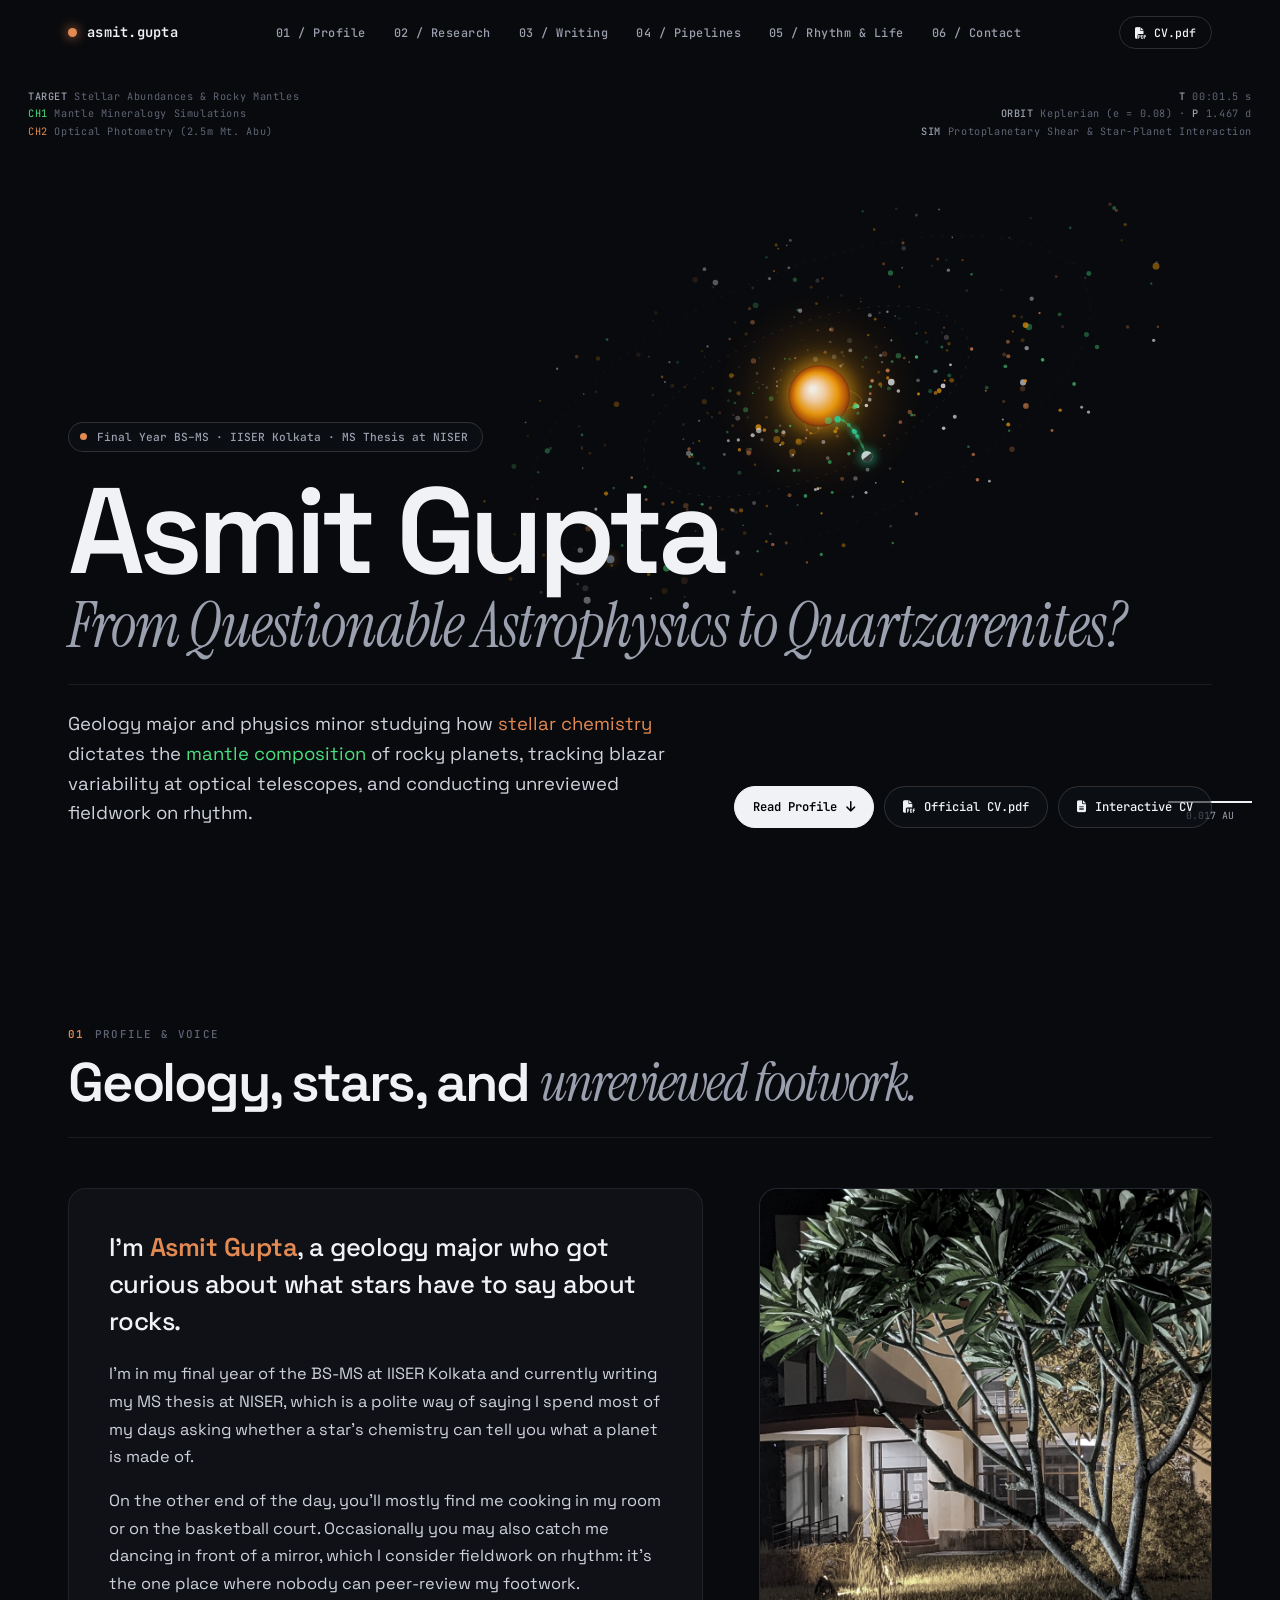
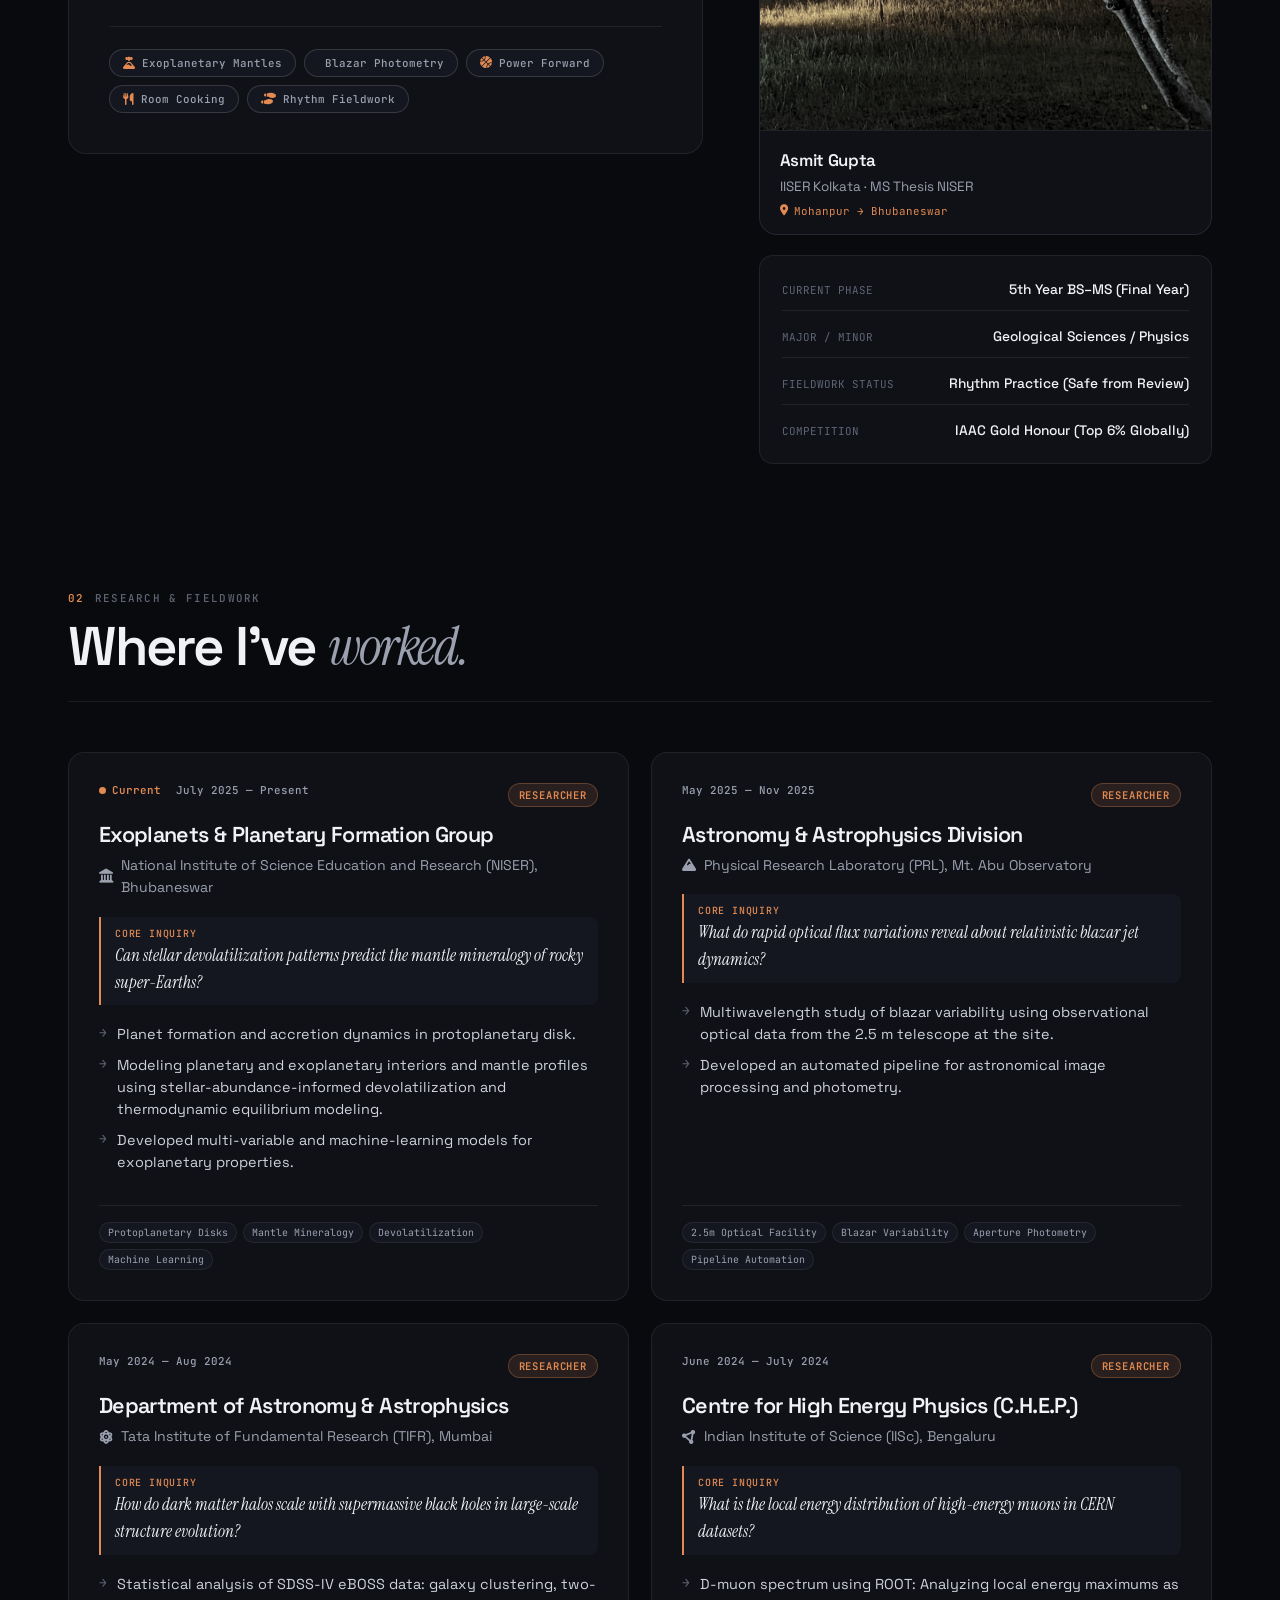
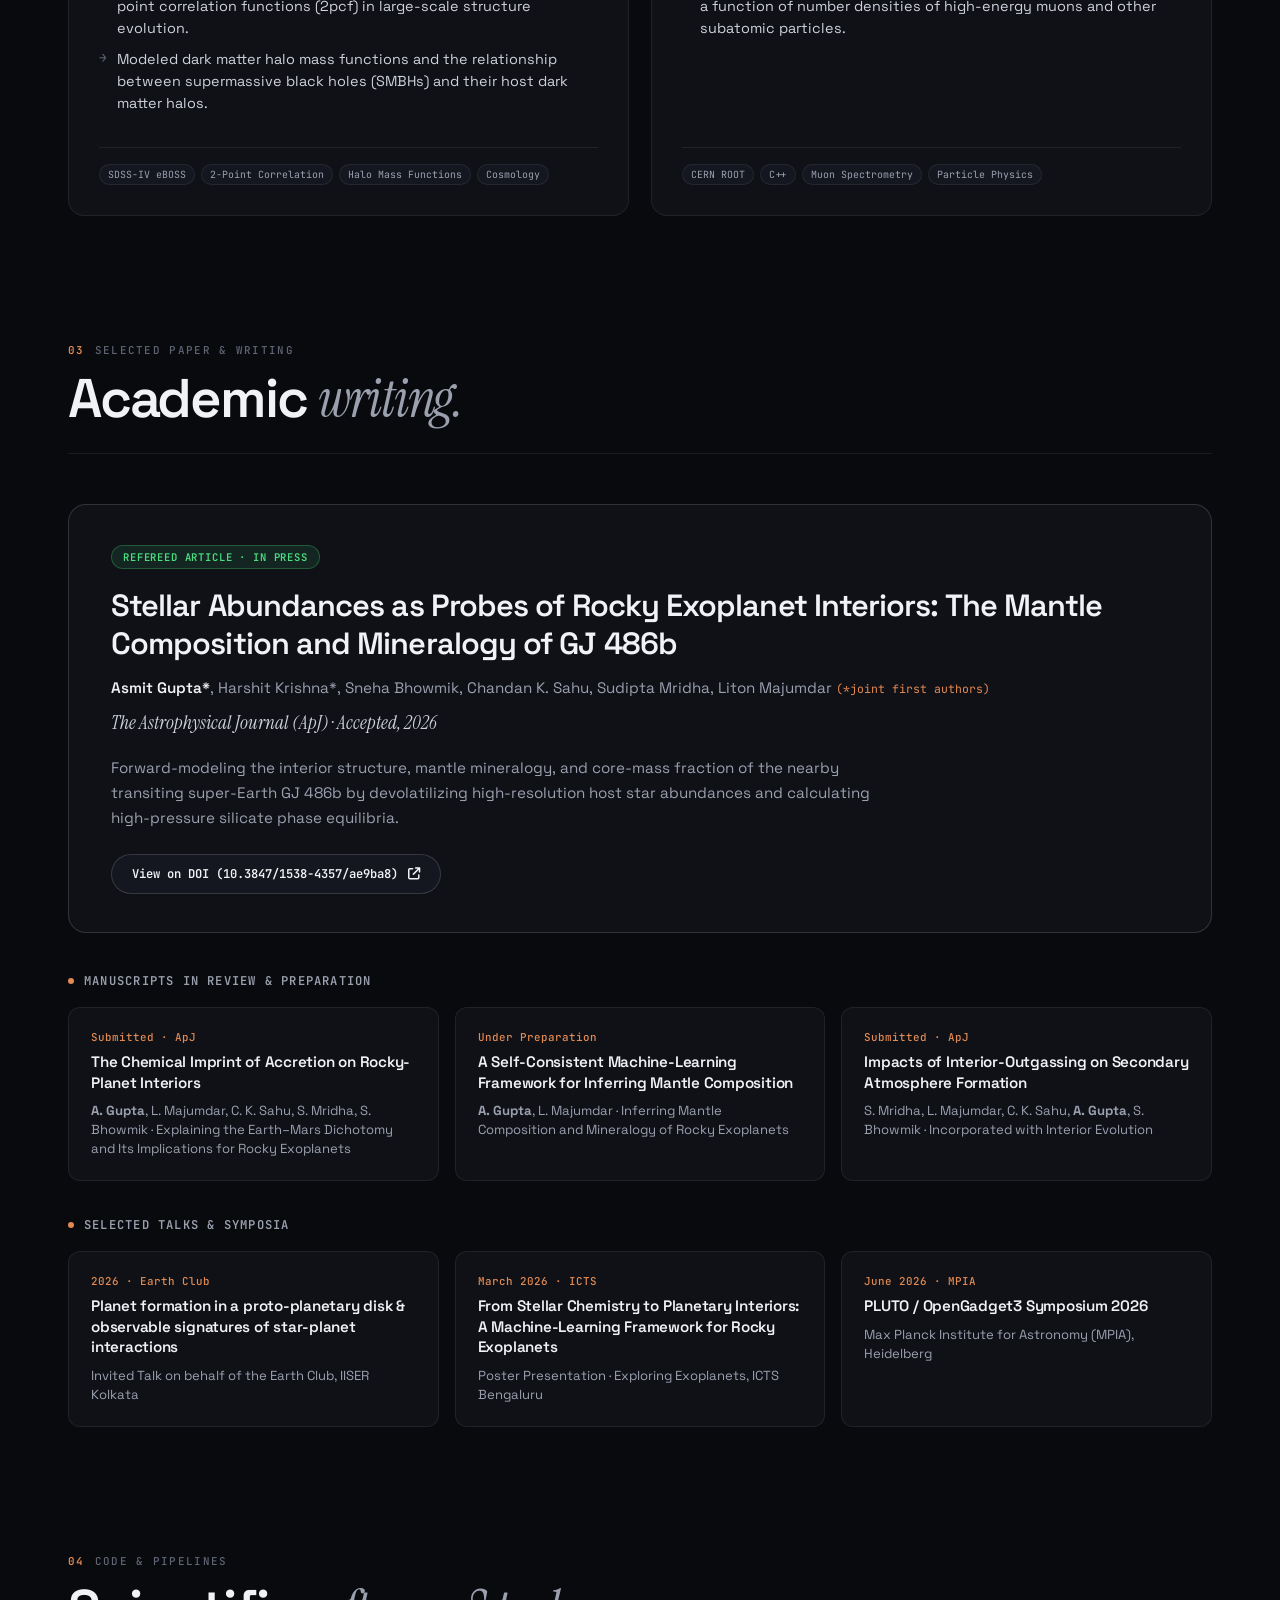
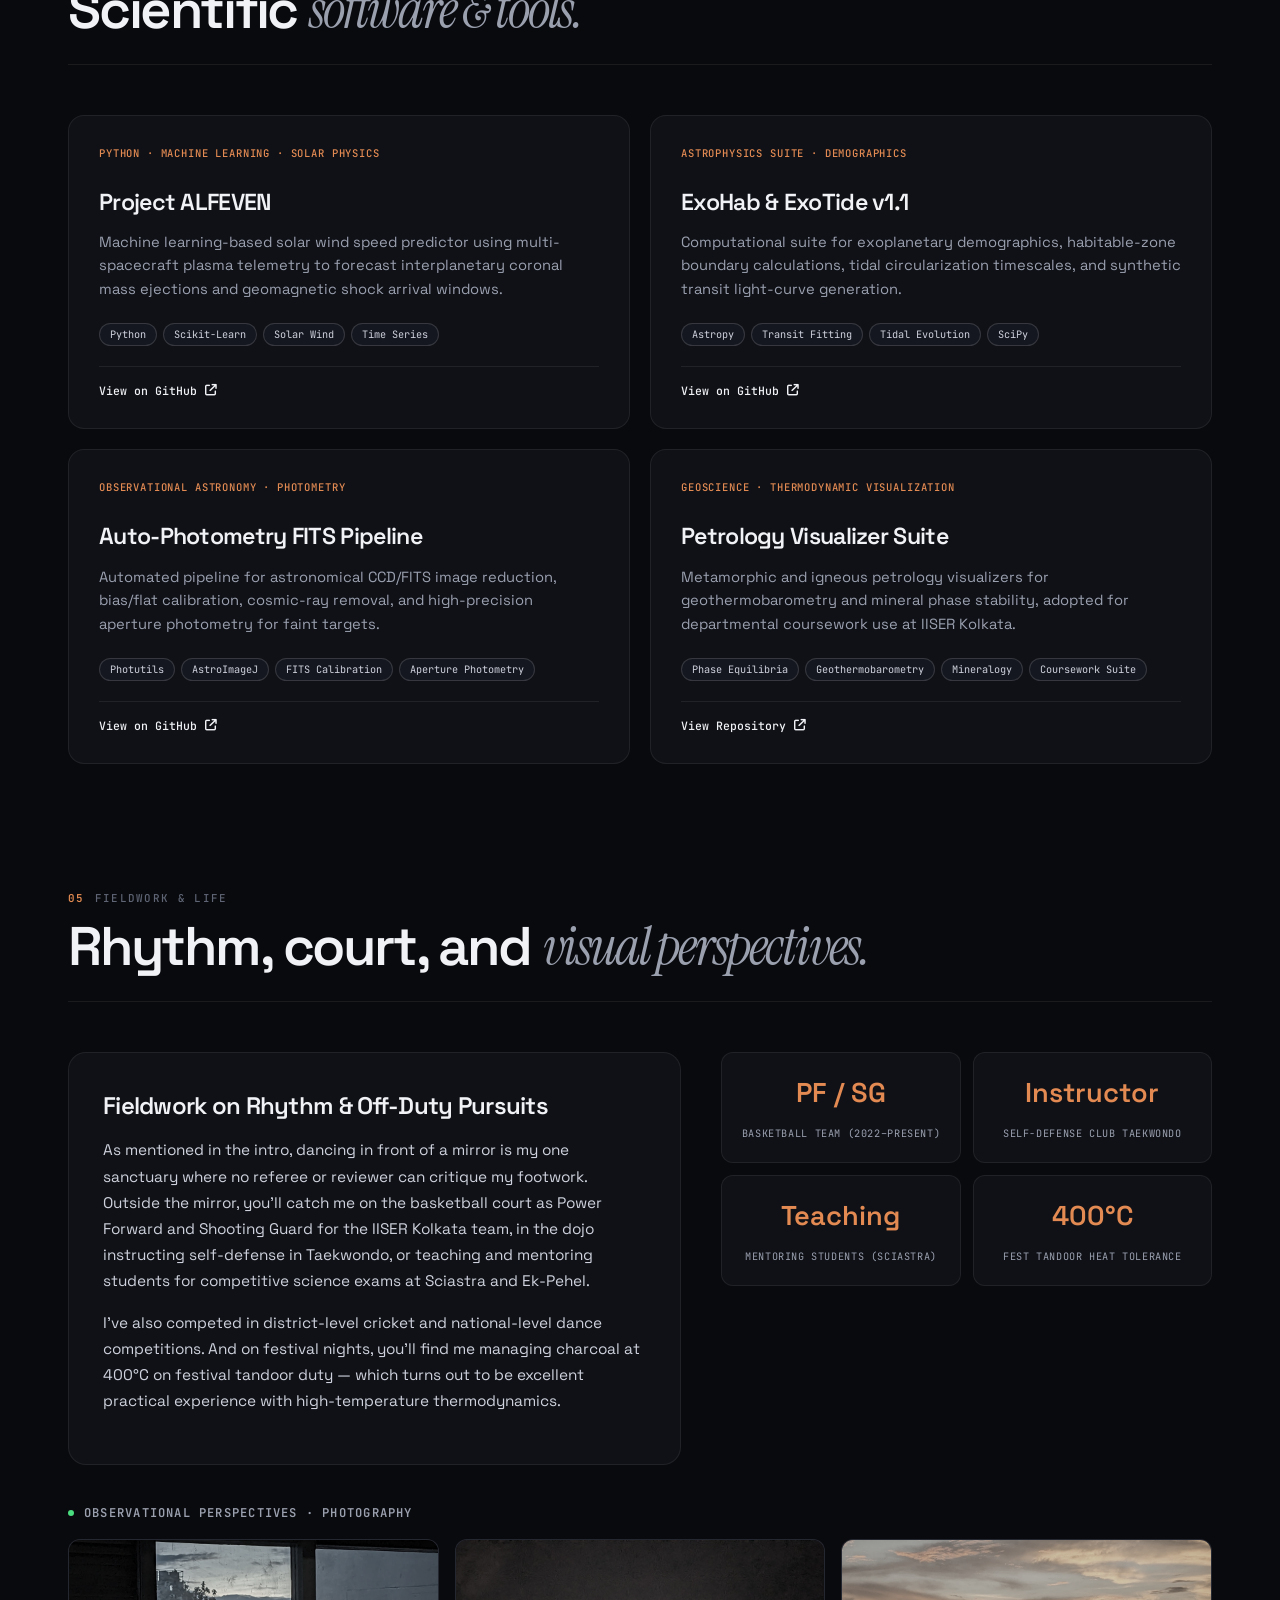
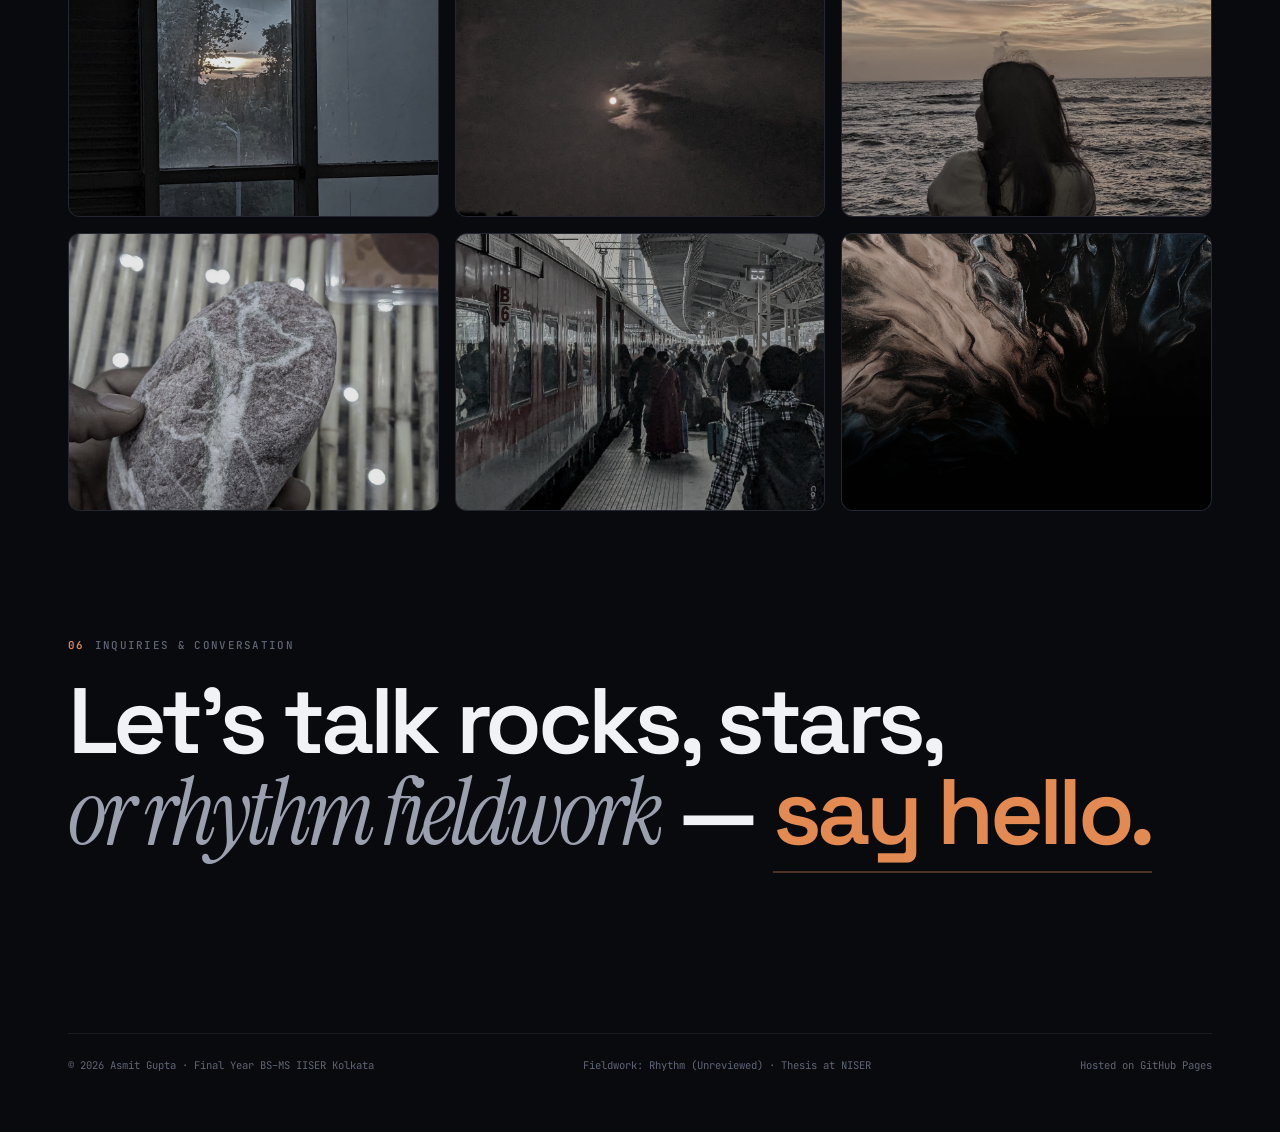
==== index.html @ ede68d4a "update: replace bassist with student mentorship and rename gallery to Observational Perspectives" ====
<!DOCTYPE html>
<html lang="en">
<head>
  <meta charset="UTF-8">
  <meta name="viewport" content="width=device-width, initial-scale=1.0">
  <title>Asmit Gupta — Planetary Mantles &amp; Observational Astrophysics</title>
  <meta name="description" content="Personal academic archive of Asmit Gupta. Final year BS-MS student at IISER Kolkata, writing MS thesis at NISER on stellar chemistry and rocky exoplanetary mantles.">
  <meta name="theme-color" content="#090a0d">
  <link rel="icon" type="image/jpeg" href="assets/images/profile/asmit-gupta.jpg">

  <!-- Font Awesome -->
  <link rel="stylesheet" href="https://cdnjs.cloudflare.com/ajax/libs/font-awesome/6.5.1/css/all.min.css" integrity="sha512-DTOQO9RWCH3ppGqcWaEA1BIZOC6xxalwEsw9c2QQeAIftl+Vegovlnee1c9QX4TctnWMn13TZye+giMm8e2LwA==" crossorigin="anonymous" referrerpolicy="no-referrer" />

  <!-- Google Fonts: Space Grotesk, JetBrains Mono, Instrument Serif -->
  <link rel="preconnect" href="https://fonts.googleapis.com">
  <link rel="preconnect" href="https://fonts.gstatic.com" crossorigin>
  <link href="https://fonts.googleapis.com/css2?family=Space+Grotesk:wght@300;400;500;600;700&family=JetBrains+Mono:wght@300;400;500;600&family=Instrument+Serif:ital@0;1&display=swap" rel="stylesheet">

  <!-- Core Stylesheet -->
  <link rel="stylesheet" href="assets/css/style.css">
</head>
<body>

  <!-- ========================================================================
       Top Navigation
       ======================================================================== -->
  <header class="nav" id="nav">
    <div class="wrap nav-inner">
      <a href="#top" class="brand" aria-label="Asmit Gupta Homepage">
        <span class="brand-dot"></span>asmit.gupta
      </a>

      <button class="menu-btn" id="menuBtn" aria-label="Toggle navigation menu" aria-expanded="false">
        <i class="fas fa-bars"></i>
      </button>

      <ul class="nav-links" id="navLinks">
        <li><a href="#about">01 / Profile</a></li>
        <li><a href="#research">02 / Research</a></li>
        <li><a href="#publications">03 / Writing</a></li>
        <li><a href="#tools">04 / Pipelines</a></li>
        <li><a href="#life">05 / Rhythm &amp; Life</a></li>
        <li><a href="#contact">06 / Contact</a></li>
      </ul>

      <a href="cv.pdf" target="_blank" class="nav-cv" aria-label="Download Official Curriculum Vitae PDF">
        <i class="fas fa-file-pdf"></i> CV.pdf
      </a>
    </div>
  </header>

  <!-- ========================================================================
       Hero Section with Interactive Keplerian Disk & Star-Planet Interaction
       ======================================================================== -->
  <section class="hero" id="top">
    <!-- Interactive Canvas: Protoplanetary Shear, Keplerian Orbits & Alfvén Wings -->
    <canvas id="field" aria-hidden="true"></canvas>

    <!-- Scientific Telemetry HUDs -->
    <div class="hud hud-tl" aria-hidden="true">
      <b>TARGET</b> Stellar Abundances &amp; Rocky Mantles<br>
      <span class="c1">CH1</span> Mantle Mineralogy Simulations<br>
      <span class="c2">CH2</span> Optical Photometry (2.5m Mt. Abu)
    </div>

    <div class="hud hud-tr" aria-hidden="true">
      <b>T</b> <span id="clock">00:00.0</span> s<br>
      <b>ORBIT</b> Keplerian (e = 0.08) · <b>P</b> 1.467 d<br>
      <b>SIM</b> Protoplanetary Shear &amp; Star-Planet Interaction
    </div>

    <div class="scalebar" aria-hidden="true">
      <i></i>0.017 AU
    </div>

    <!-- Hero Content: Name Strictly on Top-Left -->
    <div class="wrap hero-content">
      <!-- Interactive Status Pill -->
      <div class="status rv" id="statusPill" title="Click to cycle status">
        <span class="pulse"></span>
        <span class="status-text">Final Year BS–MS · IISER Kolkata · MS Thesis at NISER</span>
      </div>

      <!-- Top-Left Name with Authentic Tagline -->
      <h1 class="rv">
        Asmit Gupta
        <em>From Questionable Astrophysics to Quartzarenites?</em>
      </h1>

      <div class="hero-sub rv">
        <p>
          Geology major and physics minor studying how <span class="a">stellar chemistry</span> dictates
          the <span class="g">mantle composition</span> of rocky planets, tracking blazar variability at optical telescopes,
          and conducting unreviewed fieldwork on rhythm.
        </p>
        <div class="hero-actions">
          <a href="#about" class="btn primary">Read Profile <i class="fas fa-arrow-down"></i></a>
          <a href="cv.pdf" target="_blank" class="btn"><i class="fas fa-file-pdf"></i> Official CV.pdf</a>
          <a href="cv.html" target="_blank" class="btn"><i class="fas fa-file-lines"></i> Interactive CV</a>
        </div>
      </div>
    </div>
  </section>

  <!-- ========================================================================
       Main Content (Bespoke Editorial Architecture)
       ======================================================================== -->
  <main>

    <!-- 01 / PROFILE & VOICE -->
    <section class="block" id="about">
      <div class="wrap">
        <div class="sec-header rv">
          <div class="sec-meta">
            <span class="sec-num">01</span>
            <span class="sec-label">Profile &amp; Voice</span>
          </div>
          <h2 class="sec-headline">Geology, stars, and <em>unreviewed footwork.</em></h2>
        </div>

        <div class="profile-editorial">
          <!-- Lead Intro Block (Exact User Voice) -->
          <div class="editorial-quote rv">
            <p class="quote-lead">
              I'm <span class="highlight-name">Asmit Gupta</span>, a geology major who got curious about what stars have to say about rocks.
            </p>
            <p class="quote-body">
              I'm in my final year of the BS-MS at IISER Kolkata and currently writing my MS thesis at NISER, which is a polite way of saying I spend most of my days asking whether a star's chemistry can tell you what a planet is made of.
            </p>
            <p class="quote-body">
              On the other end of the day, you'll mostly find me cooking in my room or on the basketball court. Occasionally you may also catch me dancing in front of a mirror, which I consider fieldwork on rhythm: it's the one place where nobody can peer-review my footwork.
            </p>

            <div class="pursuits-pills">
              <span class="pill-tag"><i class="fas fa-volcano"></i> Exoplanetary Mantles</span>
              <span class="pill-tag"><i class="fas fa-telescope"></i> Blazar Photometry</span>
              <span class="pill-tag"><i class="fas fa-basketball"></i> Power Forward</span>
              <span class="pill-tag"><i class="fas fa-utensils"></i> Room Cooking</span>
              <span class="pill-tag"><i class="fas fa-shoe-prints"></i> Rhythm Fieldwork</span>
            </div>
          </div>

          <!-- Aside: Portrait & Quick Parameters -->
          <div class="editorial-aside rv">
            <figure class="portrait-card">
              <img src="assets/images/profile/asmit-gupta.jpg" alt="Portrait of Asmit Gupta" loading="lazy">
              <div class="portrait-meta">
                <div class="p-title">Asmit Gupta</div>
                <div class="p-sub">IISER Kolkata · MS Thesis NISER</div>
                <div class="p-location"><i class="fas fa-location-dot"></i> Mohanpur → Bhubaneswar</div>
              </div>
            </figure>

            <div class="quick-facts-box">
              <div class="q-fact">
                <span class="q-label">Current Phase</span>
                <span class="q-val">5th Year BS–MS (Final Year)</span>
              </div>
              <div class="q-fact">
                <span class="q-label">Major / Minor</span>
                <span class="q-val">Geological Sciences / Physics</span>
              </div>
              <div class="q-fact">
                <span class="q-label">Fieldwork Status</span>
                <span class="q-val">Rhythm Practice (Safe from Review)</span>
              </div>
              <div class="q-fact">
                <span class="q-label">Competition</span>
                <span class="q-val">IAAC Gold Honour (Top 6% Globally)</span>
              </div>
            </div>
          </div>
        </div>
      </div>
    </section>

    <!-- 02 / RESEARCH DOSSIER -->
    <section class="block" id="research">
      <div class="wrap">
        <div class="sec-header rv">
          <div class="sec-meta">
            <span class="sec-num">02</span>
            <span class="sec-label">Research &amp; Fieldwork</span>
          </div>
          <h2 class="sec-headline">Where I've <em>worked.</em></h2>
        </div>

        <div class="dossier-grid">
          <!-- NISER -->
          <article class="dossier-card rv">
            <div class="dossier-top">
              <div class="dossier-time">
                <span class="now-badge"><span class="pulse"></span> Current</span>
                July 2025 — Present
              </div>
              <span class="role-badge">Researcher</span>
            </div>
            <h3>Exoplanets &amp; Planetary Formation Group</h3>
            <div class="dossier-inst">
              <i class="fas fa-landmark"></i> National Institute of Science Education and Research (NISER), Bhubaneswar
            </div>
            <div class="dossier-inquiry">
              <small>Core Inquiry</small>
              Can stellar devolatilization patterns predict the mantle mineralogy of rocky super-Earths?
            </div>
            <ul>
              <li>Planet formation and accretion dynamics in protoplanetary disk.</li>
              <li>Modeling planetary and exoplanetary interiors and mantle profiles using stellar-abundance-informed devolatilization and thermodynamic equilibrium modeling.</li>
              <li>Developed multi-variable and machine-learning models for exoplanetary properties.</li>
            </ul>
            <div class="dossier-tags">
              <span class="dossier-tag">Protoplanetary Disks</span>
              <span class="dossier-tag">Mantle Mineralogy</span>
              <span class="dossier-tag">Devolatilization</span>
              <span class="dossier-tag">Machine Learning</span>
            </div>
          </article>

          <!-- PRL Mt. Abu -->
          <article class="dossier-card rv">
            <div class="dossier-top">
              <div class="dossier-time">
                May 2025 — Nov 2025
              </div>
              <span class="role-badge">Researcher</span>
            </div>
            <h3>Astronomy &amp; Astrophysics Division</h3>
            <div class="dossier-inst">
              <i class="fas fa-mountain"></i> Physical Research Laboratory (PRL), Mt. Abu Observatory
            </div>
            <div class="dossier-inquiry">
              <small>Core Inquiry</small>
              What do rapid optical flux variations reveal about relativistic blazar jet dynamics?
            </div>
            <ul>
              <li>Multiwavelength study of blazar variability using observational optical data from the 2.5 m telescope at the site.</li>
              <li>Developed an automated pipeline for astronomical image processing and photometry.</li>
            </ul>
            <div class="dossier-tags">
              <span class="dossier-tag">2.5m Optical Facility</span>
              <span class="dossier-tag">Blazar Variability</span>
              <span class="dossier-tag">Aperture Photometry</span>
              <span class="dossier-tag">Pipeline Automation</span>
            </div>
          </article>

          <!-- TIFR Mumbai -->
          <article class="dossier-card rv">
            <div class="dossier-top">
              <div class="dossier-time">
                May 2024 — Aug 2024
              </div>
              <span class="role-badge">Researcher</span>
            </div>
            <h3>Department of Astronomy &amp; Astrophysics</h3>
            <div class="dossier-inst">
              <i class="fas fa-atom"></i> Tata Institute of Fundamental Research (TIFR), Mumbai
            </div>
            <div class="dossier-inquiry">
              <small>Core Inquiry</small>
              How do dark matter halos scale with supermassive black holes in large-scale structure evolution?
            </div>
            <ul>
              <li>Statistical analysis of SDSS-IV eBOSS data: galaxy clustering, two-point correlation functions (2pcf) in large-scale structure evolution.</li>
              <li>Modeled dark matter halo mass functions and the relationship between supermassive black holes (SMBHs) and their host dark matter halos.</li>
            </ul>
            <div class="dossier-tags">
              <span class="dossier-tag">SDSS-IV eBOSS</span>
              <span class="dossier-tag">2-Point Correlation</span>
              <span class="dossier-tag">Halo Mass Functions</span>
              <span class="dossier-tag">Cosmology</span>
            </div>
          </article>

          <!-- IISc Bengaluru -->
          <article class="dossier-card rv">
            <div class="dossier-top">
              <div class="dossier-time">
                June 2024 — July 2024
              </div>
              <span class="role-badge">Researcher</span>
            </div>
            <h3>Centre for High Energy Physics (C.H.E.P.)</h3>
            <div class="dossier-inst">
              <i class="fas fa-circle-nodes"></i> Indian Institute of Science (IISc), Bengaluru
            </div>
            <div class="dossier-inquiry">
              <small>Core Inquiry</small>
              What is the local energy distribution of high-energy muons in CERN datasets?
            </div>
            <ul>
              <li>D-muon spectrum using ROOT: Analyzing local energy maximums as a function of number densities of high-energy muons and other subatomic particles.</li>
            </ul>
            <div class="dossier-tags">
              <span class="dossier-tag">CERN ROOT</span>
              <span class="dossier-tag">C++</span>
              <span class="dossier-tag">Muon Spectrometry</span>
              <span class="dossier-tag">Particle Physics</span>
            </div>
          </article>
        </div>
      </div>
    </section>

    <!-- 03 / WRITING & SELECTED PAPER (Understated: Single Paper Link Only) -->
    <section class="block" id="publications">
      <div class="wrap">
        <div class="sec-header rv">
          <div class="sec-meta">
            <span class="sec-num">03</span>
            <span class="sec-label">Selected Paper &amp; Writing</span>
          </div>
          <h2 class="sec-headline">Academic <em>writing.</em></h2>
        </div>

        <!-- The Single Refereed Paper Card (The ONLY place where the link is placed) -->
        <div class="single-paper-card rv">
          <div class="paper-badge">Refereed Article · In Press</div>
          <h3 class="paper-title">
            Stellar Abundances as Probes of Rocky Exoplanet Interiors: The Mantle Composition and Mineralogy of GJ 486b
          </h3>
          <div class="paper-authors">
            <b>Asmit Gupta*</b>, Harshit Krishna*, Sneha Bhowmik, Chandan K. Sahu, Sudipta Mridha, Liton Majumdar
            <span class="author-note">(*joint first authors)</span>
          </div>
          <div class="paper-venue">
            <em>The Astrophysical Journal (ApJ)</em> · Accepted, 2026
          </div>
          <p class="paper-summary">
            Forward-modeling the interior structure, mantle mineralogy, and core-mass fraction of the nearby transiting super-Earth GJ 486b by devolatilizing high-resolution host star abundances and calculating high-pressure silicate phase equilibria.
          </p>
          <div class="paper-link-wrap">
            <a href="https://doi.org/10.3847/1538-4357/ae9ba8" target="_blank" rel="noopener" class="paper-doi-btn">
              View on DOI (10.3847/1538-4357/ae9ba8) <i class="fas fa-arrow-up-right-from-square"></i>
            </a>
          </div>
        </div>

        <!-- Working Manuscripts (Pure academic citation, no external link) -->
        <div class="talks-subhead rv">Manuscripts in Review &amp; Preparation</div>
        <div class="talks-grid rv" style="margin-bottom: 36px;">
          <div class="talk-card">
            <div class="talk-year">Submitted · ApJ</div>
            <div class="talk-title">The Chemical Imprint of Accretion on Rocky-Planet Interiors</div>
            <div class="talk-venue"><b>A. Gupta</b>, L. Majumdar, C. K. Sahu, S. Mridha, S. Bhowmik · Explaining the Earth–Mars Dichotomy and Its Implications for Rocky Exoplanets</div>
          </div>
          <div class="talk-card">
            <div class="talk-year">Under Preparation</div>
            <div class="talk-title">A Self-Consistent Machine-Learning Framework for Inferring Mantle Composition</div>
            <div class="talk-venue"><b>A. Gupta</b>, L. Majumdar · Inferring Mantle Composition and Mineralogy of Rocky Exoplanets</div>
          </div>
          <div class="talk-card">
            <div class="talk-year">Submitted · ApJ</div>
            <div class="talk-title">Impacts of Interior-Outgassing on Secondary Atmosphere Formation</div>
            <div class="talk-venue">S. Mridha, L. Majumdar, C. K. Sahu, <b>A. Gupta</b>, S. Bhowmik · Incorporated with Interior Evolution</div>
          </div>
        </div>

        <!-- Presentations & Colloquia -->
        <div class="talks-subhead rv">Selected Talks &amp; Symposia</div>
        <div class="talks-grid rv">
          <div class="talk-card">
            <div class="talk-year">2026 · Earth Club</div>
            <div class="talk-title">Planet formation in a proto-planetary disk &amp; observable signatures of star-planet interactions</div>
            <div class="talk-venue">Invited Talk on behalf of the Earth Club, IISER Kolkata</div>
          </div>
          <div class="talk-card">
            <div class="talk-year">March 2026 · ICTS</div>
            <div class="talk-title">From Stellar Chemistry to Planetary Interiors: A Machine-Learning Framework for Rocky Exoplanets</div>
            <div class="talk-venue">Poster Presentation · Exploring Exoplanets, ICTS Bengaluru</div>
          </div>
          <div class="talk-card">
            <div class="talk-year">June 2026 · MPIA</div>
            <div class="talk-title">PLUTO / OpenGadget3 Symposium 2026</div>
            <div class="talk-venue">Max Planck Institute for Astronomy (MPIA), Heidelberg</div>
          </div>
        </div>
      </div>
    </section>

    <!-- 04 / CODE & PIPELINES -->
    <section class="block" id="tools">
      <div class="wrap">
        <div class="sec-header rv">
          <div class="sec-meta">
            <span class="sec-num">04</span>
            <span class="sec-label">Code &amp; Pipelines</span>
          </div>
          <h2 class="sec-headline">Scientific <em>software &amp; tools.</em></h2>
        </div>

        <div class="pipelines-grid">
          <!-- Tool 1: Project ALFEVEN -->
          <div class="pipeline-card rv">
            <div class="pipeline-kind">Python · Machine Learning · Solar Physics</div>
            <h3>Project ALFEVEN</h3>
            <p>
              Machine learning-based solar wind speed predictor using multi-spacecraft plasma telemetry to forecast interplanetary coronal mass ejections and geomagnetic shock arrival windows.
            </p>
            <div class="chips">
              <span class="chip">Python</span>
              <span class="chip">Scikit-Learn</span>
              <span class="chip">Solar Wind</span>
              <span class="chip">Time Series</span>
            </div>
            <a class="pipeline-link" href="https://github.com/Asmitgupta30" target="_blank" rel="noopener">
              View on GitHub <i class="fas fa-arrow-up-right-from-square"></i>
            </a>
          </div>

          <!-- Tool 2: ExoHab & ExoTide -->
          <div class="pipeline-card rv">
            <div class="pipeline-kind">Astrophysics Suite · Demographics</div>
            <h3>ExoHab &amp; ExoTide v1.1</h3>
            <p>
              Computational suite for exoplanetary demographics, habitable-zone boundary calculations, tidal circularization timescales, and synthetic transit light-curve generation.
            </p>
            <div class="chips">
              <span class="chip">Astropy</span>
              <span class="chip">Transit Fitting</span>
              <span class="chip">Tidal Evolution</span>
              <span class="chip">SciPy</span>
            </div>
            <a class="pipeline-link" href="https://github.com/Asmitgupta30" target="_blank" rel="noopener">
              View on GitHub <i class="fas fa-arrow-up-right-from-square"></i>
            </a>
          </div>

          <!-- Tool 3: FITS Pipeline -->
          <div class="pipeline-card rv">
            <div class="pipeline-kind">Observational Astronomy · Photometry</div>
            <h3>Auto-Photometry FITS Pipeline</h3>
            <p>
              Automated pipeline for astronomical CCD/FITS image reduction, bias/flat calibration, cosmic-ray removal, and high-precision aperture photometry for faint targets.
            </p>
            <div class="chips">
              <span class="chip">Photutils</span>
              <span class="chip">AstroImageJ</span>
              <span class="chip">FITS Calibration</span>
              <span class="chip">Aperture Photometry</span>
            </div>
            <a class="pipeline-link" href="https://github.com/Asmitgupta30" target="_blank" rel="noopener">
              View on GitHub <i class="fas fa-arrow-up-right-from-square"></i>
            </a>
          </div>

          <!-- Tool 4: Geothermobarometry Suite -->
          <div class="pipeline-card rv">
            <div class="pipeline-kind">Geoscience · Thermodynamic Visualization</div>
            <h3>Petrology Visualizer Suite</h3>
            <p>
              Metamorphic and igneous petrology visualizers for geothermobarometry and mineral phase stability, adopted for departmental coursework use at IISER Kolkata.
            </p>
            <div class="chips">
              <span class="chip">Phase Equilibria</span>
              <span class="chip">Geothermobarometry</span>
              <span class="chip">Mineralogy</span>
              <span class="chip">Coursework Suite</span>
            </div>
            <a class="pipeline-link" href="https://github.com/Asmitgupta30" target="_blank" rel="noopener">
              View Repository <i class="fas fa-arrow-up-right-from-square"></i>
            </a>
          </div>
        </div>
      </div>
    </section>

    <!-- 05 / RHYTHM, FIELDWORK & PHOTOGRAPHY -->
    <section class="block" id="life">
      <div class="wrap">
        <div class="sec-header rv">
          <div class="sec-meta">
            <span class="sec-num">05</span>
            <span class="sec-label">Fieldwork &amp; Life</span>
          </div>
          <h2 class="sec-headline">Rhythm, court, and <em>visual perspectives.</em></h2>
        </div>

        <div class="rhythm-layout">
          <div class="rhythm-narrative rv">
            <h3>Fieldwork on Rhythm &amp; Off-Duty Pursuits</h3>
            <p>
              As mentioned in the intro, dancing in front of a mirror is my one sanctuary where no referee or reviewer can critique my footwork. Outside the mirror, you'll catch me on the basketball court as Power Forward and Shooting Guard for the IISER Kolkata team, in the dojo instructing self-defense in Taekwondo, or teaching and mentoring students for competitive science exams at Sciastra and Ek-Pehel.
            </p>
            <p>
              I've also competed in district-level cricket and national-level dance competitions. And on festival nights, you'll find me managing charcoal at 400°C on festival tandoor duty — which turns out to be excellent practical experience with high-temperature thermodynamics.
            </p>
          </div>

          <div class="athletics-grid rv">
            <div class="ath-card">
              <b>PF / SG</b>
              <span>Basketball Team (2022–present)</span>
            </div>
            <div class="ath-card">
              <b>Instructor</b>
              <span>Self-Defense Club Taekwondo</span>
            </div>
            <div class="ath-card">
              <b>Teaching</b>
              <span>Mentoring Students (Sciastra)</span>
            </div>
            <div class="ath-card">
              <b>400°C</b>
              <span>Fest Tandoor Heat Tolerance</span>
            </div>
          </div>
        </div>

        <!-- Photography Strip -->
        <div class="gallery-headline rv">Observational Perspectives · Photography</div>
        <div class="photo-strip rv">
          <div class="photo-item" title="Click to enlarge">
            <img src="assets/images/gallery/twilight-tranquility.jpg" alt="Twilight Tranquility" loading="lazy">
            <div class="photo-item-cap"><span>Twilight Tranquility</span></div>
          </div>
          <div class="photo-item" title="Click to enlarge">
            <img src="assets/images/gallery/moonlit-serenity.jpg" alt="Moonlit Serenity" loading="lazy">
            <div class="photo-item-cap"><span>Moonlit Serenity</span></div>
          </div>
          <div class="photo-item" title="Click to enlarge">
            <img src="assets/images/gallery/sunset-reverie.jpg" alt="Sunset Reverie" loading="lazy">
            <div class="photo-item-cap"><span>Sunset Reverie</span></div>
          </div>
          <div class="photo-item" title="Click to enlarge">
            <img src="assets/images/gallery/enigmatic-elements.jpg" alt="Enigmatic Elements" loading="lazy">
            <div class="photo-item-cap"><span>Enigmatic Elements</span></div>
          </div>
          <div class="photo-item" title="Click to enlarge">
            <img src="assets/images/gallery/urban-perspectives.jpg" alt="Urban Perspectives" loading="lazy">
            <div class="photo-item-cap"><span>Urban Perspectives</span></div>
          </div>
          <div class="photo-item" title="Click to enlarge">
            <img src="assets/images/research/quartzarenite-sample.jpg" alt="Quartzarenite Thin Section Specimen" loading="lazy">
            <div class="photo-item-cap"><span>Quartzarenite Thin Section (IISER-K)</span></div>
          </div>
        </div>
      </div>
    </section>

    <!-- 06 / CONTACT (Understated & Direct, ZERO paper link here) -->
    <section class="contact-editorial" id="contact">
      <div class="wrap">
        <div class="sec-meta rv" style="margin-bottom:24px">
          <span class="sec-num">06</span>
          <span class="sec-label">Inquiries &amp; Conversation</span>
        </div>

        <div class="contact-big rv">
          Let's talk rocks, stars,<br>
          <em>or rhythm fieldwork</em> — <a href="mailto:asmitgupta30@gmail.com">say hello.</a>
        </div>

        <!-- Strictly Personal & Scholarly Channels (NO duplicate paper link here) -->
        <div class="socials rv">
          <a href="mailto:asmitgupta30@gmail.com">
            <i class="fas fa-envelope"></i> asmitgupta30@gmail.com
          </a>
          <a href="https://github.com/Asmitgupta30" target="_blank" rel="noopener">
            <i class="fab fa-github"></i> GitHub
          </a>
          <a href="https://linkedin.com/in/asmit-gupta-45851a271" target="_blank" rel="noopener">
            <i class="fab fa-linkedin"></i> LinkedIn
          </a>
          <a href="cv.pdf" target="_blank">
            <i class="fas fa-file-pdf"></i> Download CV (PDF)
          </a>
          <a href="cv.html" target="_blank">
            <i class="fas fa-file-lines"></i> Interactive CV
          </a>
        </div>

        <footer>
          <span>© <span id="yr">2026</span> Asmit Gupta · Final Year BS–MS IISER Kolkata</span>
          <span>Fieldwork: Rhythm (Unreviewed) · Thesis at NISER</span>
          <span>Hosted on GitHub Pages</span>
        </footer>
      </div>
    </section>

  </main>

  <!-- ========================================================================
       Photography Lightbox Modal
       ======================================================================== -->
  <div id="photo-modal" role="dialog" aria-modal="true" aria-label="Expanded Image Viewer">
    <div class="modal-box">
      <button class="modal-close" id="modal-close" aria-label="Close modal">&times;</button>
      <img id="modal-img" src="" alt="">
      <div class="modal-cap" id="modal-cap"></div>
    </div>
  </div>

  <!-- JavaScript Engine -->
  <script src="assets/js/main.js"></script>
</body>
</html>
---- assets/css/style.css ----
/* ==========================================================================
   Asmit Gupta — Personal Academic Website
   Warm Basalt & Chondrite Cosmic Theme (Bespoke Editorial Architecture)
   ========================================================================== */

@import url('https://fonts.googleapis.com/css2?family=Space+Grotesk:wght@300;400;500;600;700&family=JetBrains+Mono:wght@300;400;500;600&family=Instrument+Serif:ital@0;1&display=swap');

:root {
  /* Warm Basalt & Deep Space Obsidian Foundation */
  --bg: #090a0d;
  --bg-2: #0f1117;
  --surface: #141720;
  --surface-2: #1a1e2b;
  --surface-hover: #222736;
  --line: rgba(235, 230, 220, 0.08);
  --line-2: rgba(235, 230, 220, 0.16);
  --text: #f0f2f5;
  --muted: #9ba0af;
  --dim: #5f6575;
  
  /* Planetary & Stellar Color System */
  --amber: #e28a52;        /* Warm Chondrite Ochre / Solar Photosphere */
  --amber-glow: rgba(226, 138, 82, 0.3);
  --sage: #4ade80;         /* Mantle Olivine / Silicate Sage */
  --sage-glow: rgba(74, 222, 128, 0.25);
  --gfp: var(--sage);
  --azure: #60a5fa;        /* Telescopic Blazar / Optical Wavelength */
  --rho: #f43f5e;          /* H-Alpha Spectral Line */
  
  --mono: 'JetBrains Mono', ui-monospace, monospace;
  --sans: 'Space Grotesk', system-ui, -apple-system, sans-serif;
  --serif: 'Instrument Serif', Georgia, serif;
  --max: 1200px;
}

* { box-sizing: border-box; margin: 0; padding: 0; }
html { scroll-behavior: smooth; background: var(--bg); color-scheme: dark; }
body {
  font-family: var(--sans);
  background: var(--bg);
  color: var(--text);
  line-height: 1.6;
  -webkit-font-smoothing: antialiased;
  overflow-x: hidden;
}

a { color: inherit; text-decoration: none; }
::selection { background: var(--amber); color: #000; }
:focus-visible { outline: 2px solid var(--amber); outline-offset: 3px; border-radius: 4px; }
.mono { font-family: var(--mono); }
.wrap { max-width: var(--max); margin: 0 auto; padding: 0 28px; }

/* ---------- Fixed Top Navigation ---------- */
header.nav {
  position: fixed;
  top: 0; left: 0; right: 0;
  z-index: 50;
  transition: background .3s, border-color .3s, backdrop-filter .3s;
  border-bottom: 1px solid transparent;
}
header.nav.scrolled {
  background: rgba(9, 10, 13, .86);
  backdrop-filter: blur(14px);
  -webkit-backdrop-filter: blur(14px);
  border-color: var(--line);
}
.nav-inner {
  display: flex;
  align-items: center;
  justify-content: space-between;
  height: 64px;
}
.brand {
  display: flex;
  align-items: center;
  gap: 10px;
  font: 600 .86rem var(--mono);
  letter-spacing: .02em;
}
.brand-dot {
  width: 9px;
  height: 9px;
  border-radius: 50%;
  background: var(--amber);
  box-shadow: 0 0 12px var(--amber);
}
.nav-links {
  display: flex;
  gap: 28px;
  list-style: none;
}
.nav-links a {
  font: 500 .74rem var(--mono);
  color: var(--muted);
  letter-spacing: .04em;
  transition: color .2s;
}
.nav-links a:hover, .nav-links a.active { color: var(--text); }
.nav-cv {
  font: 500 .72rem var(--mono);
  border: 1px solid var(--line-2);
  padding: 8px 15px;
  border-radius: 999px;
  transition: .2s;
  color: var(--text);
}
.nav-cv:hover { border-color: var(--amber); color: var(--amber); }
.menu-btn {
  display: none;
  background: none;
  border: 0;
  color: var(--text);
  font-size: 1.1rem;
  cursor: pointer;
  padding: 6px;
}

/* ---------- Hero Section (Interactive Keplerian Orbits & Disk Canvas) ---------- */
.hero {
  position: relative;
  min-height: 100vh;
  min-height: 100svh;
  display: flex;
  align-items: flex-end;
  overflow: hidden;
  padding-bottom: 8vh;
}
#field {
  position: absolute;
  inset: 0;
  width: 100%;
  height: 100%;
  display: block;
  z-index: 1;
}
.hero:after {
  content: "";
  position: absolute;
  inset: 0;
  pointer-events: none;
  z-index: 2;
  background: 
    radial-gradient(ellipse at 70% 40%, transparent 0%, rgba(9, 10, 13, .45) 55%, var(--bg) 100%),
    linear-gradient(to bottom, transparent 55%, var(--bg) 100%);
}

/* Scientific HUD Telemetry */
.hud {
  position: absolute;
  z-index: 3;
  font: 400 .64rem/1.7 var(--mono);
  color: var(--dim);
  letter-spacing: .06em;
  pointer-events: none;
}
.hud-tl { top: 88px; left: 28px; }
.hud-tr { top: 88px; right: 28px; text-align: right; }
.hud b { color: var(--muted); font-weight: 500; }
.hud .c1 { color: var(--sage); }
.hud .c2 { color: var(--amber); }

.scalebar {
  position: absolute;
  z-index: 3;
  right: 28px;
  bottom: calc(8vh + 6px);
  font: 400 .62rem var(--mono);
  color: var(--muted);
  text-align: center;
}
.scalebar i {
  display: block;
  width: 84px;
  height: 2px;
  background: var(--text);
  margin-bottom: 6px;
}

/* Hero Content — Strictly Left Aligned Top-Left Name Focus */
.hero-content {
  position: relative;
  z-index: 4;
  width: 100%;
}
.status {
  display: inline-flex;
  align-items: center;
  gap: 10px;
  font: 500 .7rem var(--mono);
  color: var(--muted);
  border: 1px solid var(--line-2);
  background: rgba(14, 17, 23, .7);
  backdrop-filter: blur(8px);
  padding: 7px 14px 7px 11px;
  border-radius: 999px;
  margin-bottom: 24px;
  cursor: pointer;
  transition: .2s;
}
.status:hover {
  border-color: var(--amber);
  color: var(--text);
}
.pulse {
  width: 7px;
  height: 7px;
  border-radius: 50%;
  background: var(--amber);
  box-shadow: 0 0 0 0 rgba(226, 138, 82, .6);
  animation: pulse 2s infinite;
}
@keyframes pulse {
  70% { box-shadow: 0 0 0 9px rgba(226, 138, 82, 0); }
  100% { box-shadow: 0 0 0 0 rgba(226, 138, 82, 0); }
}

.hero h1 {
  font-weight: 600;
  font-size: clamp(3.2rem, 9.5vw, 7.8rem);
  line-height: .92;
  letter-spacing: -.05em;
  margin-bottom: 24px;
  color: var(--text);
}
.hero h1 em {
  font-family: var(--serif);
  font-weight: 400;
  font-style: italic;
  letter-spacing: -.015em;
  color: var(--muted);
  display: block;
  font-size: clamp(2rem, 4.8vw, 3.8rem);
  margin-top: 6px;
  line-height: 1.1;
}

.hero-sub {
  display: grid;
  grid-template-columns: minmax(0, 1.2fr) minmax(0, 1fr);
  gap: 40px;
  align-items: end;
  border-top: 1px solid var(--line);
  padding-top: 24px;
}
.hero-sub p {
  font-size: clamp(1rem, 1.45vw, 1.18rem);
  color: #cfd2dc;
  max-width: 52ch;
  line-height: 1.6;
}
.hero-sub p .g { color: var(--sage); }
.hero-sub p .a { color: var(--amber); }

.hero-actions {
  display: flex;
  gap: 10px;
  justify-content: flex-end;
  flex-wrap: wrap;
}
.btn {
  display: inline-flex;
  align-items: center;
  gap: 9px;
  font: 500 .76rem var(--mono);
  padding: 12px 18px;
  border-radius: 999px;
  border: 1px solid var(--line-2);
  transition: .2s;
  background: rgba(14, 17, 23, .6);
  color: var(--text);
}
.btn:hover { border-color: var(--text); }
.btn.primary { background: var(--text); color: #000; border-color: var(--text); font-weight: 600; }
.btn.primary:hover { background: var(--amber); border-color: var(--amber); color: #000; }

/* ==========================================================================
   Bespoke Editorial Section Architecture (NOT an exact copy of Tanmay)
   ========================================================================== */
section.block {
  padding: 120px 0 0;
  scroll-margin-top: 40px;
  position: relative;
  z-index: 3;
}

/* Fluid Section Header */
.sec-header {
  margin-bottom: 50px;
  border-bottom: 1px solid var(--line);
  padding-bottom: 24px;
}
.sec-meta {
  display: inline-flex;
  align-items: center;
  gap: 10px;
  font: 500 .68rem var(--mono);
  color: var(--dim);
  letter-spacing: .12em;
  text-transform: uppercase;
  margin-bottom: 12px;
}
.sec-num {
  color: var(--amber);
  font-weight: 600;
}
.sec-headline {
  font-size: clamp(2.1rem, 4.6vw, 3.4rem);
  font-weight: 600;
  letter-spacing: -.04em;
  line-height: 1.1;
  color: var(--text);
}
.sec-headline em {
  font-family: var(--serif);
  font-weight: 400;
  font-style: italic;
  color: var(--muted);
}

/* ---------- 01 / Profile & Voice (Editorial Asymmetric Layout) ---------- */
.profile-editorial {
  display: grid;
  grid-template-columns: minmax(0, 1.4fr) minmax(0, 1fr);
  gap: 56px;
  align-items: start;
}
.editorial-quote {
  background: var(--bg-2);
  border: 1px solid var(--line);
  border-radius: 18px;
  padding: 40px;
  position: relative;
}
.quote-lead {
  font-size: clamp(1.25rem, 2vw, 1.6rem);
  font-weight: 500;
  line-height: 1.45;
  color: var(--text);
  letter-spacing: -.02em;
  margin-bottom: 20px;
}
.quote-lead .highlight-name {
  color: var(--amber);
  font-weight: 600;
}
.quote-body {
  font-size: 1.02rem;
  line-height: 1.7;
  color: #cfd2dc;
  margin-bottom: 16px;
}
.pursuits-pills {
  display: flex;
  gap: 8px;
  flex-wrap: wrap;
  margin-top: 28px;
  padding-top: 22px;
  border-top: 1px solid var(--line);
}
.pill-tag {
  display: inline-flex;
  align-items: center;
  gap: 7px;
  font: 500 .68rem var(--mono);
  color: var(--muted);
  background: var(--surface);
  border: 1px solid var(--line-2);
  padding: 6px 13px;
  border-radius: 999px;
  transition: .2s;
}
.pill-tag i { color: var(--amber); font-size: .75rem; }
.pill-tag:hover { color: var(--text); border-color: var(--amber); }

.editorial-aside {
  display: flex;
  flex-direction: column;
  gap: 20px;
}
.portrait-card {
  border: 1px solid var(--line);
  border-radius: 18px;
  overflow: hidden;
  background: var(--surface);
  position: relative;
}
.portrait-card img {
  width: 100%;
  aspect-ratio: 4/4.8;
  object-fit: cover;
  display: block;
  filter: grayscale(.7) contrast(1.05);
  transition: filter .6s ease;
}
.portrait-card:hover img {
  filter: grayscale(0) contrast(1);
}
.portrait-meta {
  padding: 16px 20px;
  background: var(--bg-2);
  border-top: 1px solid var(--line);
}
.p-title {
  font-weight: 600;
  font-size: 1.05rem;
  letter-spacing: -.02em;
}
.p-sub {
  font-size: .84rem;
  color: var(--muted);
  margin-top: 2px;
}
.p-location {
  font: 400 .68rem var(--mono);
  color: var(--amber);
  margin-top: 6px;
  display: flex;
  align-items: center;
  gap: 6px;
}

.quick-facts-box {
  background: var(--bg-2);
  border: 1px solid var(--line);
  border-radius: 14px;
  padding: 22px;
  display: flex;
  flex-direction: column;
  gap: 14px;
}
.q-fact {
  display: flex;
  justify-content: space-between;
  align-items: baseline;
  font-size: .86rem;
  border-bottom: 1px solid var(--line);
  padding-bottom: 10px;
}
.q-fact:last-child { border-bottom: 0; padding-bottom: 0; }
.q-label { font: 400 .68rem var(--mono); color: var(--dim); text-transform: uppercase; }
.q-val { font-weight: 500; color: var(--text); text-align: right; }

/* ---------- 02 / Research Dossier (Bespoke Staggered Cards) ---------- */
.dossier-grid {
  display: grid;
  grid-template-columns: repeat(2, 1fr);
  gap: 22px;
}
.dossier-card {
  background: var(--bg-2);
  border: 1px solid var(--line);
  border-radius: 16px;
  padding: 30px;
  display: flex;
  flex-direction: column;
  position: relative;
  transition: border-color .3s, transform .3s;
}
.dossier-card:hover {
  border-color: var(--line-2);
  transform: translateY(-3px);
}
.dossier-top {
  display: flex;
  justify-content: space-between;
  align-items: flex-start;
  margin-bottom: 14px;
  gap: 12px;
}
.dossier-time {
  font: 500 .68rem var(--mono);
  color: var(--muted);
}
.dossier-time .now-badge {
  display: inline-flex;
  align-items: center;
  gap: 6px;
  color: var(--amber);
  font-weight: 600;
  margin-right: 8px;
}
.role-badge {
  font: 600 .66rem var(--mono);
  text-transform: uppercase;
  letter-spacing: .08em;
  color: var(--amber);
  background: rgba(226, 138, 82, 0.12);
  border: 1px solid rgba(226, 138, 82, 0.3);
  padding: 4px 10px;
  border-radius: 999px;
  flex-shrink: 0;
}
.dossier-card h3 {
  font-size: 1.35rem;
  font-weight: 600;
  letter-spacing: -.03em;
  line-height: 1.25;
  margin-bottom: 6px;
}
.dossier-inst {
  font-size: .88rem;
  color: var(--muted);
  display: flex;
  align-items: center;
  gap: 8px;
  margin-bottom: 18px;
}
.dossier-inquiry {
  background: var(--surface);
  border-left: 2px solid var(--amber);
  padding: 10px 14px;
  border-radius: 0 8px 8px 0;
  margin-bottom: 18px;
  font-size: .92rem;
  color: var(--text);
  font-family: var(--serif);
  font-style: italic;
  font-size: 1.05rem;
}
.dossier-inquiry small {
  display: block;
  font: 500 .62rem var(--mono);
  text-transform: uppercase;
  color: var(--amber);
  font-style: normal;
  letter-spacing: .08em;
  margin-bottom: 2px;
}
.dossier-card ul {
  list-style: none;
  font-size: .9rem;
  color: #cfd2dc;
  margin-bottom: 24px;
  flex: 1;
}
.dossier-card li {
  position: relative;
  padding-left: 18px;
  margin-bottom: 8px;
  line-height: 1.55;
}
.dossier-card li:before {
  content: "→";
  position: absolute;
  left: 0;
  color: var(--dim);
  font-family: var(--mono);
  font-size: .8rem;
}
.dossier-tags {
  display: flex;
  gap: 6px;
  flex-wrap: wrap;
  border-top: 1px solid var(--line);
  padding-top: 16px;
}
.dossier-tag {
  font: 400 .62rem var(--mono);
  color: var(--muted);
  background: var(--surface);
  border: 1px solid var(--line);
  padding: 3px 8px;
  border-radius: 999px;
}

/* ---------- 03 / Single Paper Card (Understated, Scholar-First) ---------- */
.single-paper-card {
  background: var(--bg-2);
  border: 1px solid var(--line-2);
  border-radius: 18px;
  padding: 38px 42px;
  margin-bottom: 40px;
  position: relative;
}
.paper-badge {
  display: inline-flex;
  align-items: center;
  gap: 7px;
  font: 600 .66rem var(--mono);
  text-transform: uppercase;
  letter-spacing: .08em;
  color: var(--sage);
  background: rgba(74, 222, 128, 0.1);
  border: 1px solid rgba(74, 222, 128, 0.28);
  padding: 4px 11px;
  border-radius: 999px;
  margin-bottom: 18px;
}
.paper-title {
  font-size: clamp(1.4rem, 2.4vw, 2rem);
  font-weight: 600;
  letter-spacing: -.03em;
  line-height: 1.25;
  margin-bottom: 14px;
  color: var(--text);
}
.paper-authors {
  font-size: .95rem;
  color: var(--muted);
  margin-bottom: 8px;
  line-height: 1.5;
}
.paper-authors b {
  color: var(--text);
  font-weight: 600;
}
.author-note {
  font: 400 .72rem var(--mono);
  color: var(--amber);
}
.paper-venue {
  font-family: var(--serif);
  font-style: italic;
  font-size: 1.2rem;
  color: #cfd2dc;
  margin-bottom: 16px;
}
.paper-summary {
  font-size: .95rem;
  color: var(--muted);
  line-height: 1.65;
  max-width: 78ch;
  margin-bottom: 24px;
}
.paper-doi-btn {
  display: inline-flex;
  align-items: center;
  gap: 10px;
  font: 600 .76rem var(--mono);
  color: var(--text);
  background: var(--surface);
  border: 1px solid var(--line-2);
  padding: 11px 20px;
  border-radius: 999px;
  transition: .25s;
}
.paper-doi-btn:hover {
  background: var(--amber);
  border-color: var(--amber);
  color: #000;
}

/* Talks & Colloquia Sub-Grid */
.talks-subhead {
  font: 600 .76rem var(--mono);
  text-transform: uppercase;
  letter-spacing: .1em;
  color: var(--muted);
  margin-bottom: 18px;
  display: flex;
  align-items: center;
  gap: 10px;
}
.talks-subhead:before {
  content: "";
  width: 6px;
  height: 6px;
  border-radius: 50%;
  background: var(--amber);
}
.talks-grid {
  display: grid;
  grid-template-columns: repeat(3, 1fr);
  gap: 16px;
}
.talk-card {
  background: var(--bg-2);
  border: 1px solid var(--line);
  border-radius: 12px;
  padding: 22px;
}
.talk-year {
  font: 500 .68rem var(--mono);
  color: var(--amber);
  margin-bottom: 8px;
}
.talk-title {
  font-size: .95rem;
  font-weight: 600;
  letter-spacing: -.015em;
  line-height: 1.35;
  margin-bottom: 8px;
  color: var(--text);
}
.talk-venue {
  font-size: .82rem;
  color: var(--muted);
  line-height: 1.45;
}

/* ---------- 04 / Code & Pipelines (Refined Grid) ---------- */
.pipelines-grid {
  display: grid;
  grid-template-columns: repeat(2, 1fr);
  gap: 20px;
}
.pipeline-card {
  background: var(--bg-2);
  border: 1px solid var(--line);
  border-radius: 16px;
  padding: 30px;
  display: flex;
  flex-direction: column;
  transition: border-color .3s, transform .3s;
}
.pipeline-card:hover {
  border-color: var(--line-2);
  transform: translateY(-3px);
}
.pipeline-kind {
  font: 500 .66rem var(--mono);
  color: var(--amber);
  letter-spacing: .08em;
  text-transform: uppercase;
  margin-bottom: 24px;
}
.pipeline-card h3 {
  font-size: 1.45rem;
  font-weight: 600;
  letter-spacing: -.03em;
  margin-bottom: 10px;
}
.pipeline-card p {
  color: var(--muted);
  font-size: .92rem;
  line-height: 1.6;
  margin-bottom: 22px;
  flex: 1;
}
.chips {
  display: flex;
  gap: 6px;
  flex-wrap: wrap;
  margin-bottom: 20px;
}
.chip {
  font: 400 .64rem var(--mono);
  color: #cfd2dc;
  background: var(--surface);
  border: 1px solid var(--line-2);
  border-radius: 999px;
  padding: 4px 10px;
}
.pipeline-link {
  font: 500 .72rem var(--mono);
  color: var(--text);
  display: inline-flex;
  gap: 8px;
  align-items: center;
  border-top: 1px solid var(--line);
  padding-top: 16px;
  transition: color .2s;
}
.pipeline-link:hover { color: var(--amber); }

/* ---------- 05 / Rhythm, Life & Photography ---------- */
.rhythm-layout {
  display: grid;
  grid-template-columns: minmax(0, 1.25fr) minmax(0, 1fr);
  gap: 40px;
  align-items: start;
  margin-bottom: 40px;
}
.rhythm-narrative {
  background: var(--bg-2);
  border: 1px solid var(--line);
  border-radius: 18px;
  padding: 34px;
}
.rhythm-narrative h3 {
  font-size: 1.5rem;
  font-weight: 600;
  letter-spacing: -.03em;
  margin-bottom: 12px;
}
.rhythm-narrative p {
  color: #cfd2dc;
  font-size: .96rem;
  line-height: 1.7;
  margin-bottom: 16px;
}
.athletics-grid {
  display: grid;
  grid-template-columns: repeat(2, 1fr);
  gap: 12px;
}
.ath-card {
  background: var(--bg-2);
  border: 1px solid var(--line);
  padding: 18px;
  border-radius: 12px;
  text-align: center;
}
.ath-card b {
  display: block;
  font-size: 1.7rem;
  font-weight: 600;
  color: var(--amber);
  margin-bottom: 4px;
}
.ath-card span {
  font: 400 .64rem var(--mono);
  color: var(--muted);
  text-transform: uppercase;
  letter-spacing: .06em;
}

.gallery-headline {
  font: 600 .76rem var(--mono);
  text-transform: uppercase;
  letter-spacing: .1em;
  color: var(--muted);
  margin-bottom: 18px;
  display: flex;
  align-items: center;
  gap: 10px;
}
.gallery-headline:before {
  content: "";
  width: 6px;
  height: 6px;
  border-radius: 50%;
  background: var(--sage);
}
.photo-strip {
  display: grid;
  grid-template-columns: repeat(3, 1fr);
  gap: 16px;
}
.photo-item {
  border: 1px solid var(--line);
  border-radius: 12px;
  overflow: hidden;
  background: var(--surface);
  aspect-ratio: 4/3;
  cursor: pointer;
  position: relative;
}
.photo-item img {
  width: 100%;
  height: 100%;
  object-fit: cover;
  filter: grayscale(.65) brightness(.9);
  transition: filter .4s, transform .5s;
}
.photo-item:hover img {
  filter: grayscale(0) brightness(1);
  transform: scale(1.04);
}
.photo-item-cap {
  position: absolute;
  left: 0; right: 0; bottom: 0;
  padding: 12px;
  font: 400 .66rem var(--mono);
  color: #fff;
  background: linear-gradient(transparent, rgba(0,0,0,.85));
  opacity: 0;
  transition: .3s;
}
.photo-item:hover .photo-item-cap { opacity: 1; }

/* ---------- 06 / Contact (Understated, Zero Redundancy) ---------- */
.contact-editorial {
  padding: 120px 0 60px;
}
.contact-big {
  font-size: clamp(2.4rem, 7.5vw, 5.8rem);
  font-weight: 600;
  letter-spacing: -.05em;
  line-height: .98;
  margin-bottom: 36px;
}
.contact-big em {
  font-family: var(--serif);
  font-weight: 400;
  color: var(--muted);
}
.contact-big a {
  color: var(--amber);
  border-bottom: 2px solid rgba(226, 138, 82, .3);
  transition: border-color .3s;
}
.contact-big a:hover { border-color: var(--amber); }

.socials {
  display: flex;
  gap: 12px;
  flex-wrap: wrap;
}
.socials a {
  display: inline-flex;
  align-items: center;
  gap: 9px;
  font: 500 .74rem var(--mono);
  border: 1px solid var(--line-2);
  border-radius: 999px;
  padding: 10px 18px;
  color: #cfd2dc;
  background: var(--bg-2);
  transition: .2s;
}
.socials a:hover {
  border-color: var(--amber);
  color: var(--text);
  transform: translateY(-2px);
}

footer {
  border-top: 1px solid var(--line);
  margin-top: 100px;
  padding-top: 24px;
  display: flex;
  justify-content: space-between;
  font: 400 .66rem var(--mono);
  color: var(--dim);
  gap: 16px;
  flex-wrap: wrap;
}

/* Reveal Animation */
.rv {
  opacity: 0;
  transform: translateY(22px);
  transition: opacity .8s cubic-bezier(.2, .7, .2, 1), transform .8s cubic-bezier(.2, .7, .2, 1);
}
.rv.in { opacity: 1; transform: none; }

/* Lightbox Modal */
#photo-modal {
  position: fixed;
  inset: 0;
  z-index: 200;
  background: rgba(0, 0, 0, .92);
  backdrop-filter: blur(8px);
  display: flex;
  align-items: center;
  justify-content: center;
  padding: 24px;
  opacity: 0;
  visibility: hidden;
  transition: opacity .3s, visibility .3s;
}
#photo-modal.open { opacity: 1; visibility: visible; }
.modal-box {
  max-width: 90vw;
  max-height: 85vh;
  position: relative;
  text-align: center;
}
.modal-box img {
  max-height: 75vh;
  max-width: 100%;
  border-radius: 8px;
  border: 1px solid var(--line-2);
}
.modal-cap {
  font: 400 .75rem var(--mono);
  color: var(--muted);
  margin-top: 12px;
}
.modal-close {
  position: absolute;
  top: -36px;
  right: 0;
  color: var(--muted);
  font-size: 1.5rem;
  background: none;
  border: none;
  cursor: pointer;
}
.modal-close:hover { color: var(--text); }

/* ---------- Responsive Breakpoints ---------- */
@media(max-width: 960px) {
  .profile-editorial, .dossier-grid, .pipelines-grid, .rhythm-layout, .talks-grid {
    grid-template-columns: 1fr;
  }
  .hero-sub { grid-template-columns: 1fr; gap: 24px; }
  .hero-actions { justify-content: flex-start; }
  .nav-links { display: none; }
  .nav-links.open {
    display: flex;
    position: absolute;
    top: 64px; left: 0; right: 0;
    flex-direction: column;
    gap: 0;
    background: rgba(9, 10, 13, .97);
    backdrop-filter: blur(14px);
    border-bottom: 1px solid var(--line);
    padding: 8px 28px 18px;
  }
  .nav-links.open a { display: block; padding: 12px 0; font-size: .85rem; }
  .menu-btn { display: block; }
  .nav-cv { display: none; }
}

@media(max-width: 640px) {
  .wrap { padding: 0 18px; }
  .hud-tl { left: 18px; }
  .hud-tr { display: none; }
  .scalebar { display: none; }
  section.block { padding-top: 80px; }
  .editorial-quote, .single-paper-card, .dossier-card, .pipeline-card, .rhythm-narrative {
    padding: 24px;
  }
  .photo-strip { grid-template-columns: 1fr; }
  .athletics-grid { grid-template-columns: 1fr; }
}
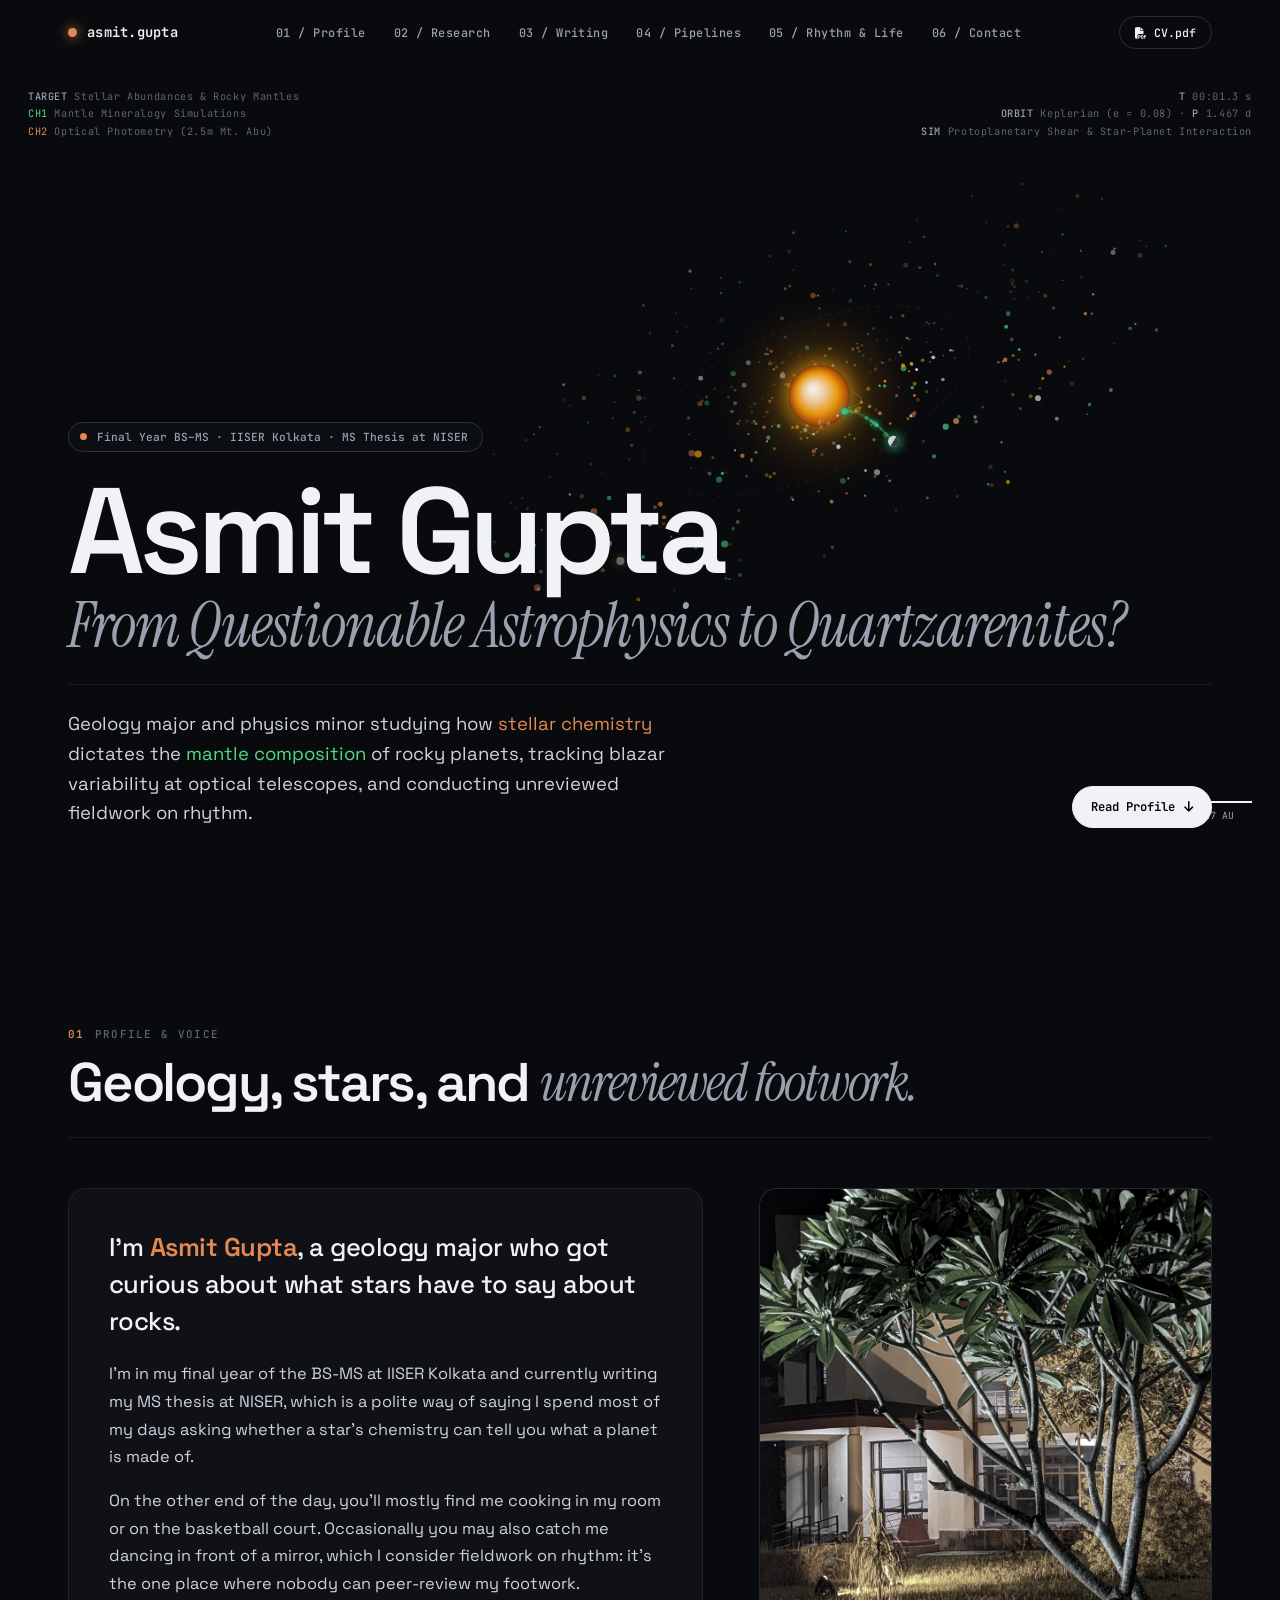
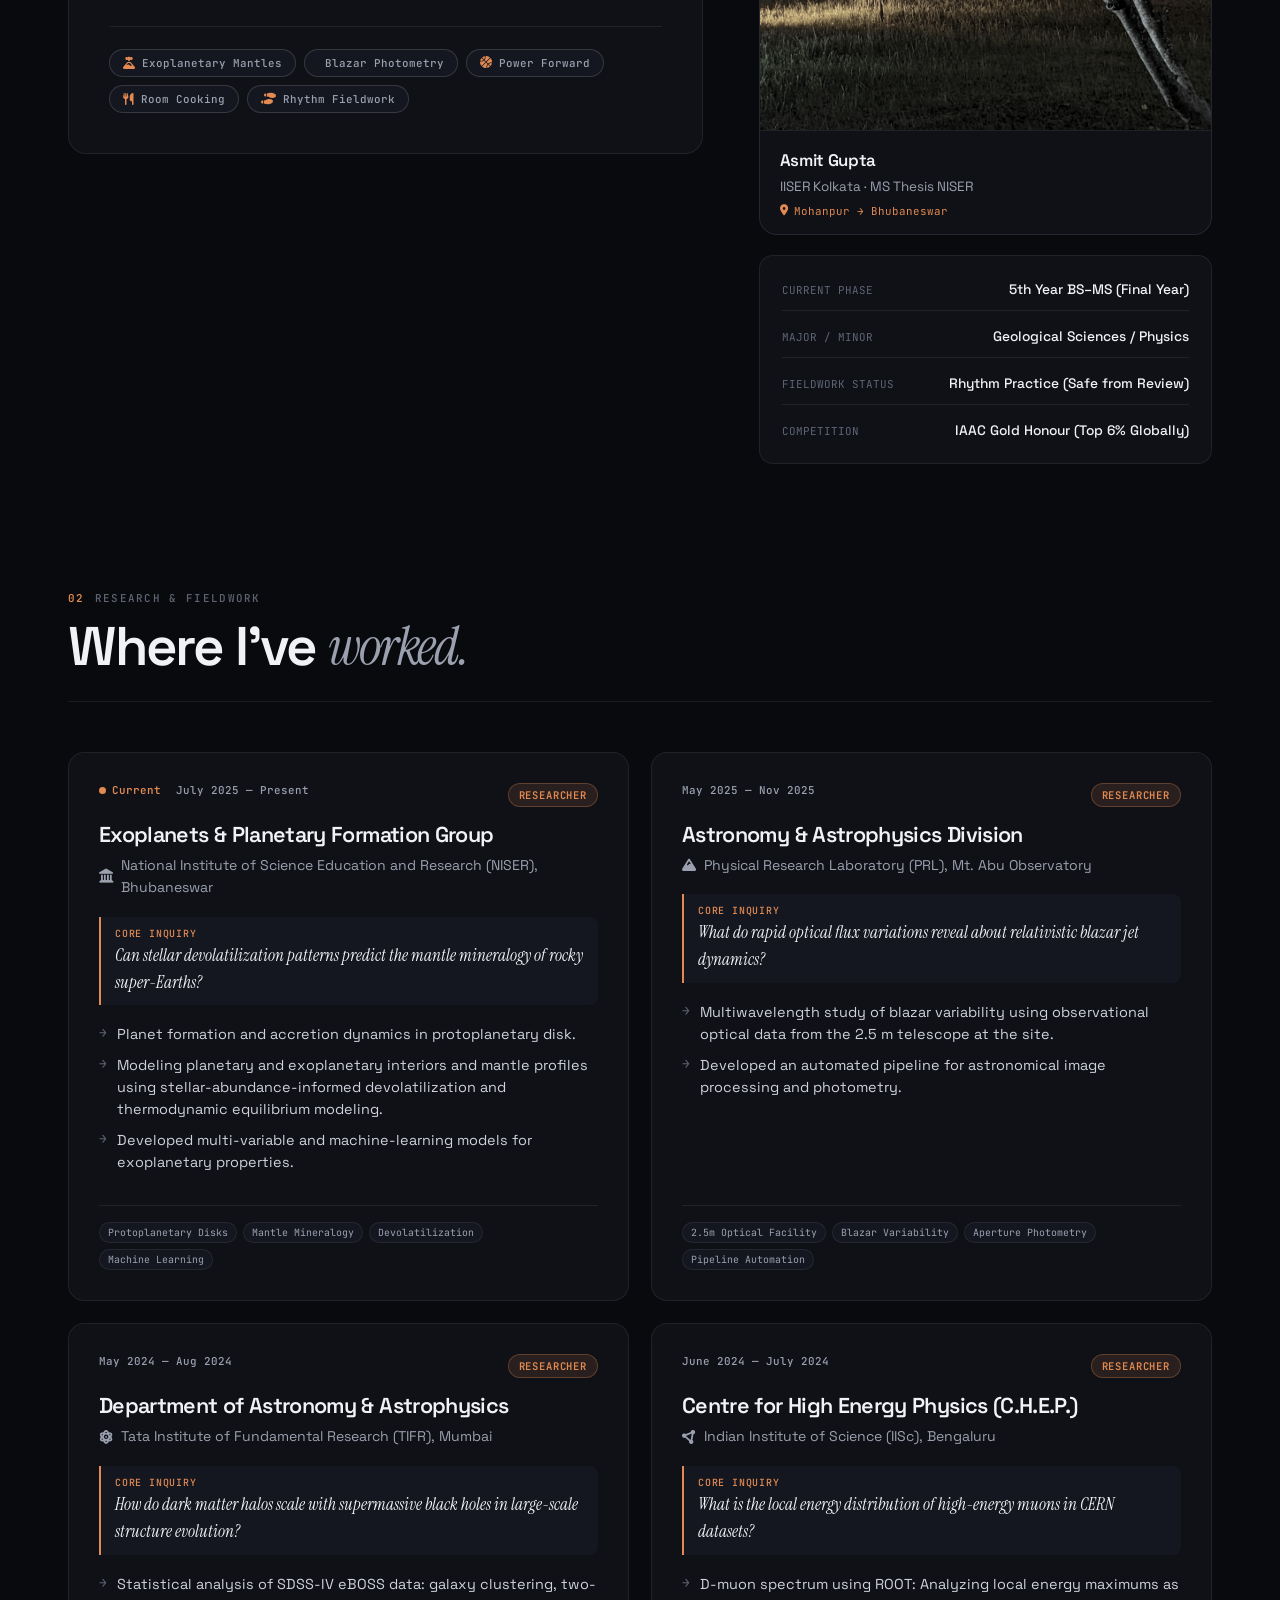
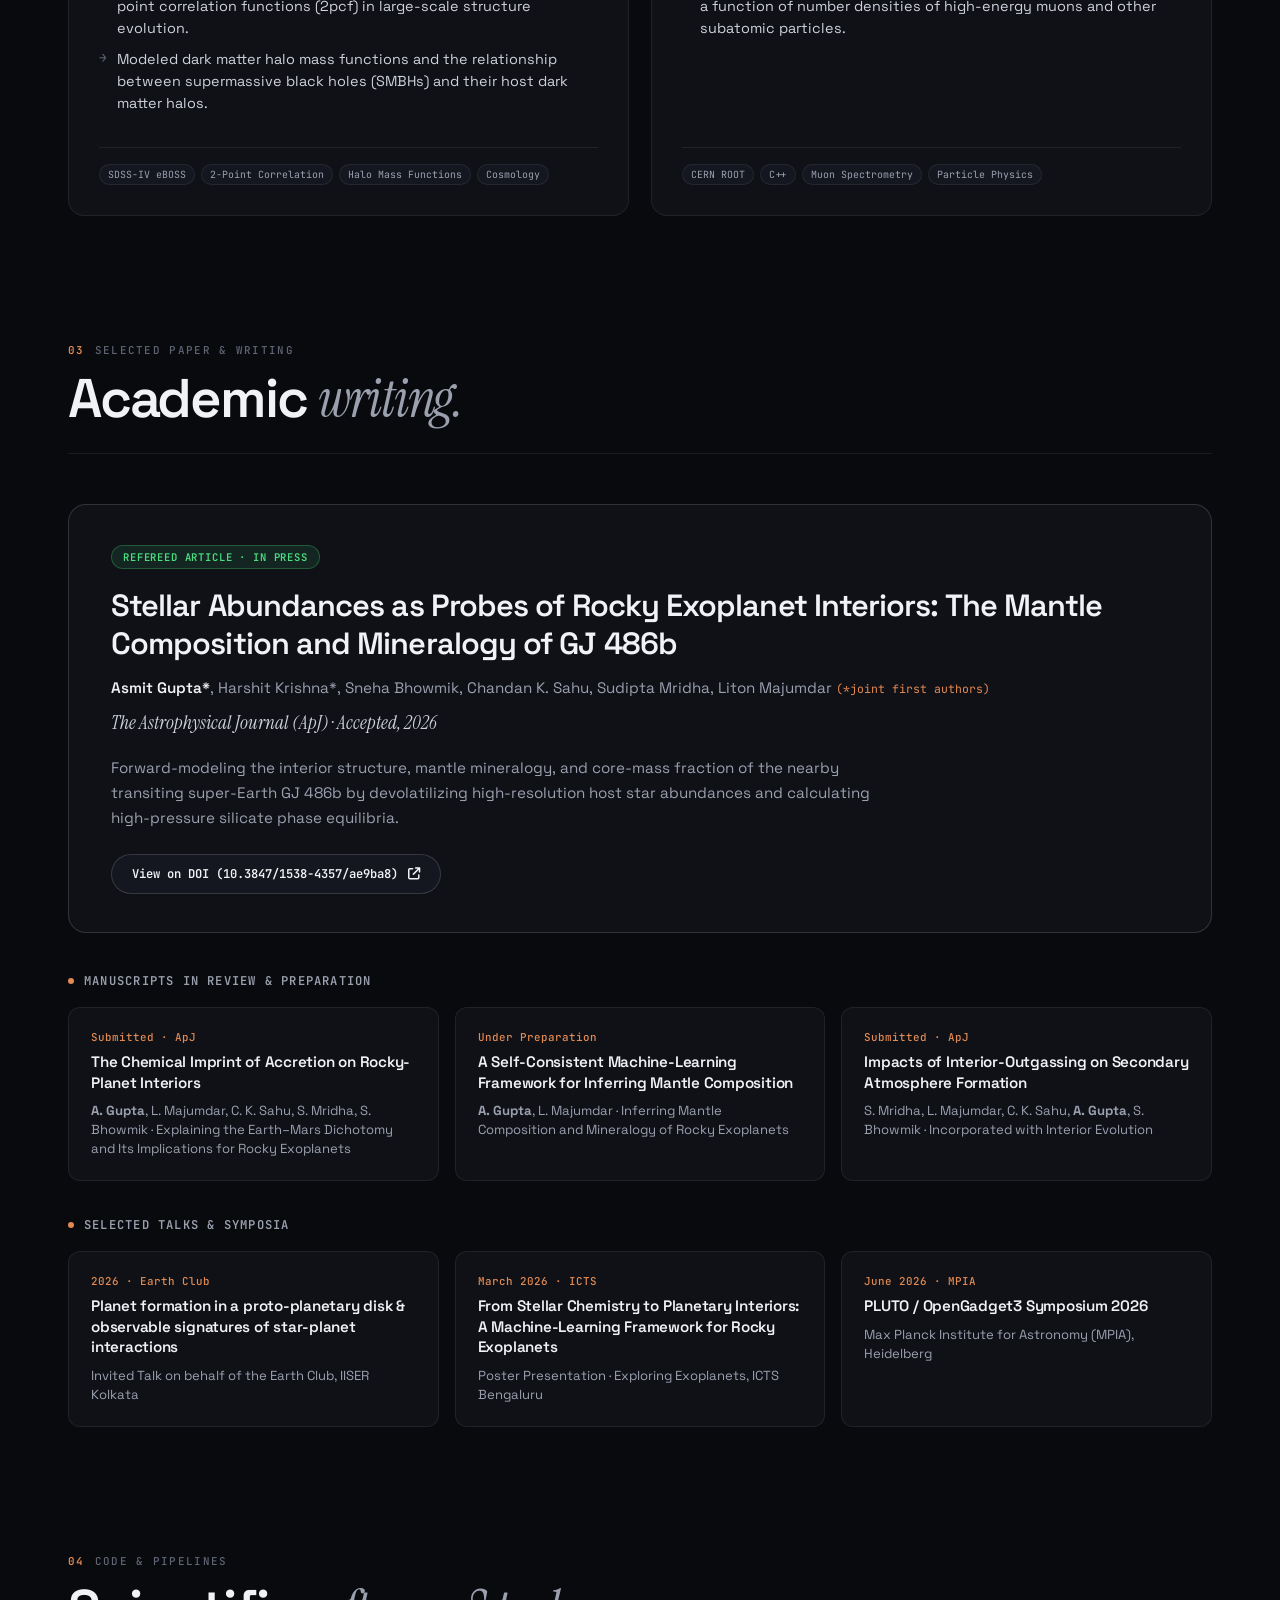
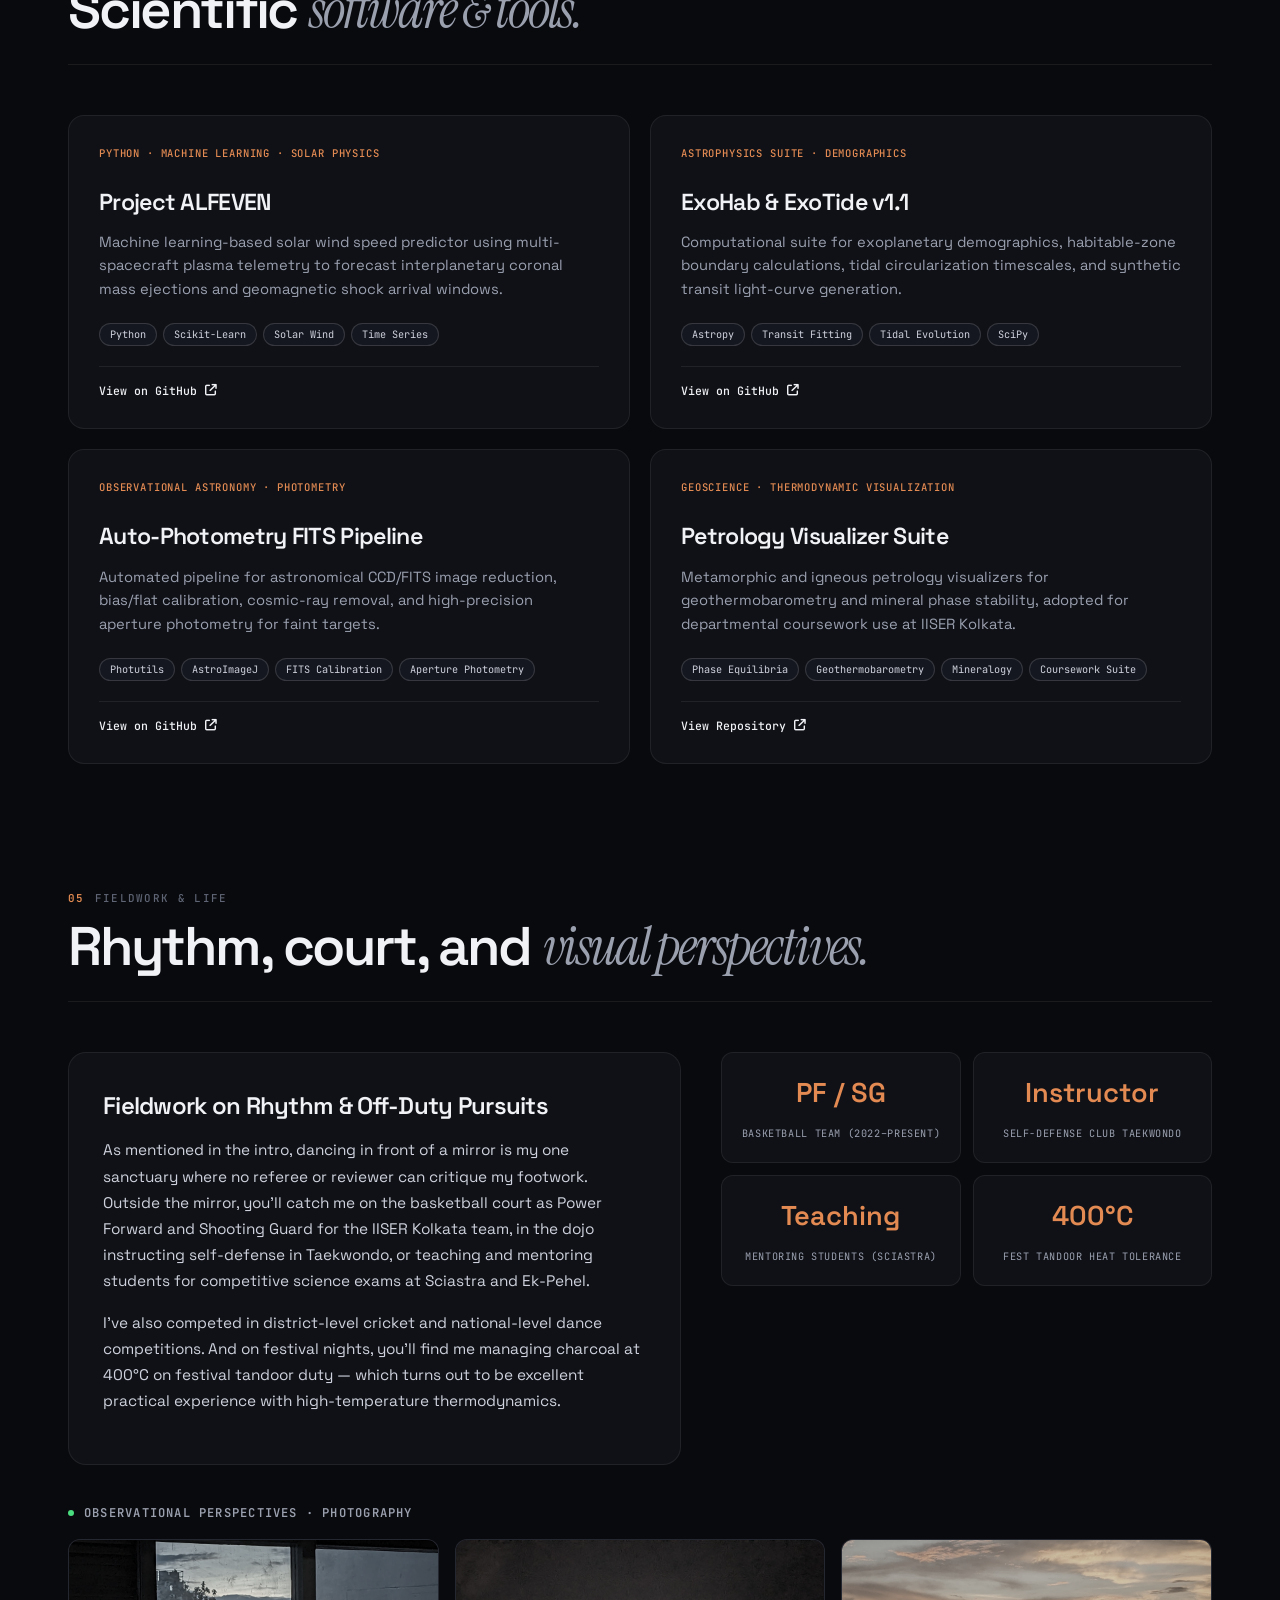
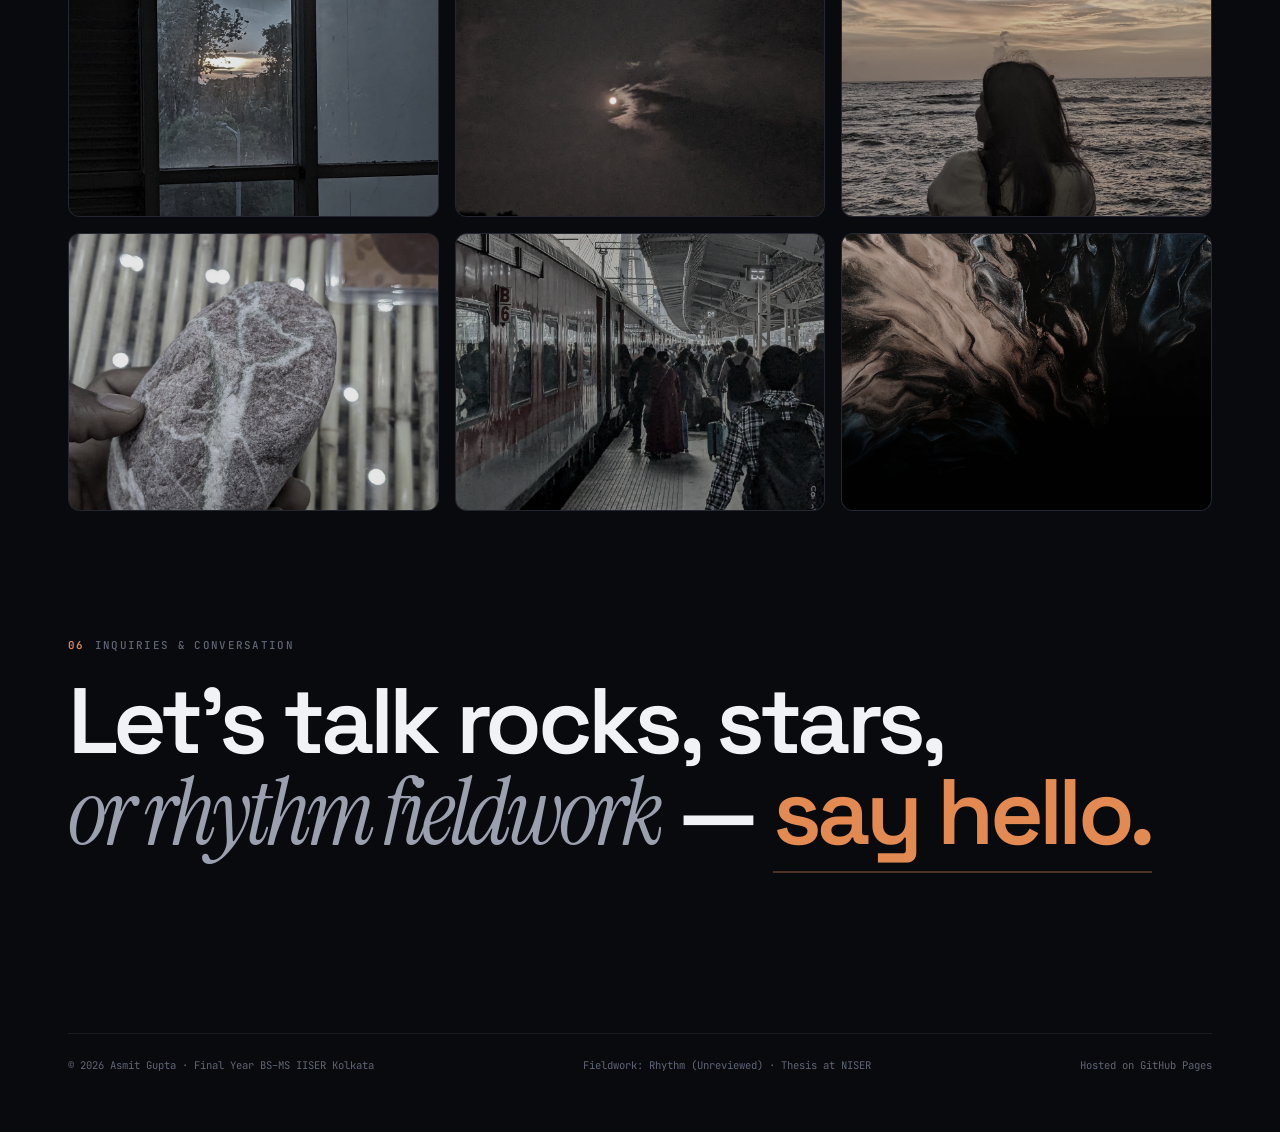
==== commit cdc8c238: "update: place CV PDF link exclusively on top right and interactive CV exclusively at bottom" ====
--- a/index.html
+++ b/index.html
@@ -95,8 +95,6 @@
         </p>
         <div class="hero-actions">
           <a href="#about" class="btn primary">Read Profile <i class="fas fa-arrow-down"></i></a>
-          <a href="cv.pdf" target="_blank" class="btn"><i class="fas fa-file-pdf"></i> Official CV.pdf</a>
-          <a href="cv.html" target="_blank" class="btn"><i class="fas fa-file-lines"></i> Interactive CV</a>
         </div>
       </div>
     </div>
@@ -562,9 +560,6 @@
           <a href="https://linkedin.com/in/asmit-gupta-45851a271" target="_blank" rel="noopener">
             <i class="fab fa-linkedin"></i> LinkedIn
           </a>
-          <a href="cv.pdf" target="_blank">
-            <i class="fas fa-file-pdf"></i> Download CV (PDF)
-          </a>
           <a href="cv.html" target="_blank">
             <i class="fas fa-file-lines"></i> Interactive CV
           </a>
--- a/assets/css/style.css
+++ b/assets/css/style.css
@@ -990,8 +990,8 @@
     padding: 8px 28px 18px;
   }
   .nav-links.open a { display: block; padding: 12px 0; font-size: .85rem; }
-  .menu-btn { display: block; }
-  .nav-cv { display: none; }
+  .menu-btn { display: block; order: 3; }
+  .nav-cv { display: inline-flex; font-size: .68rem; padding: 6px 12px; order: 2; margin-left: auto; margin-right: 10px; }
 }
 
 @media(max-width: 640px) {
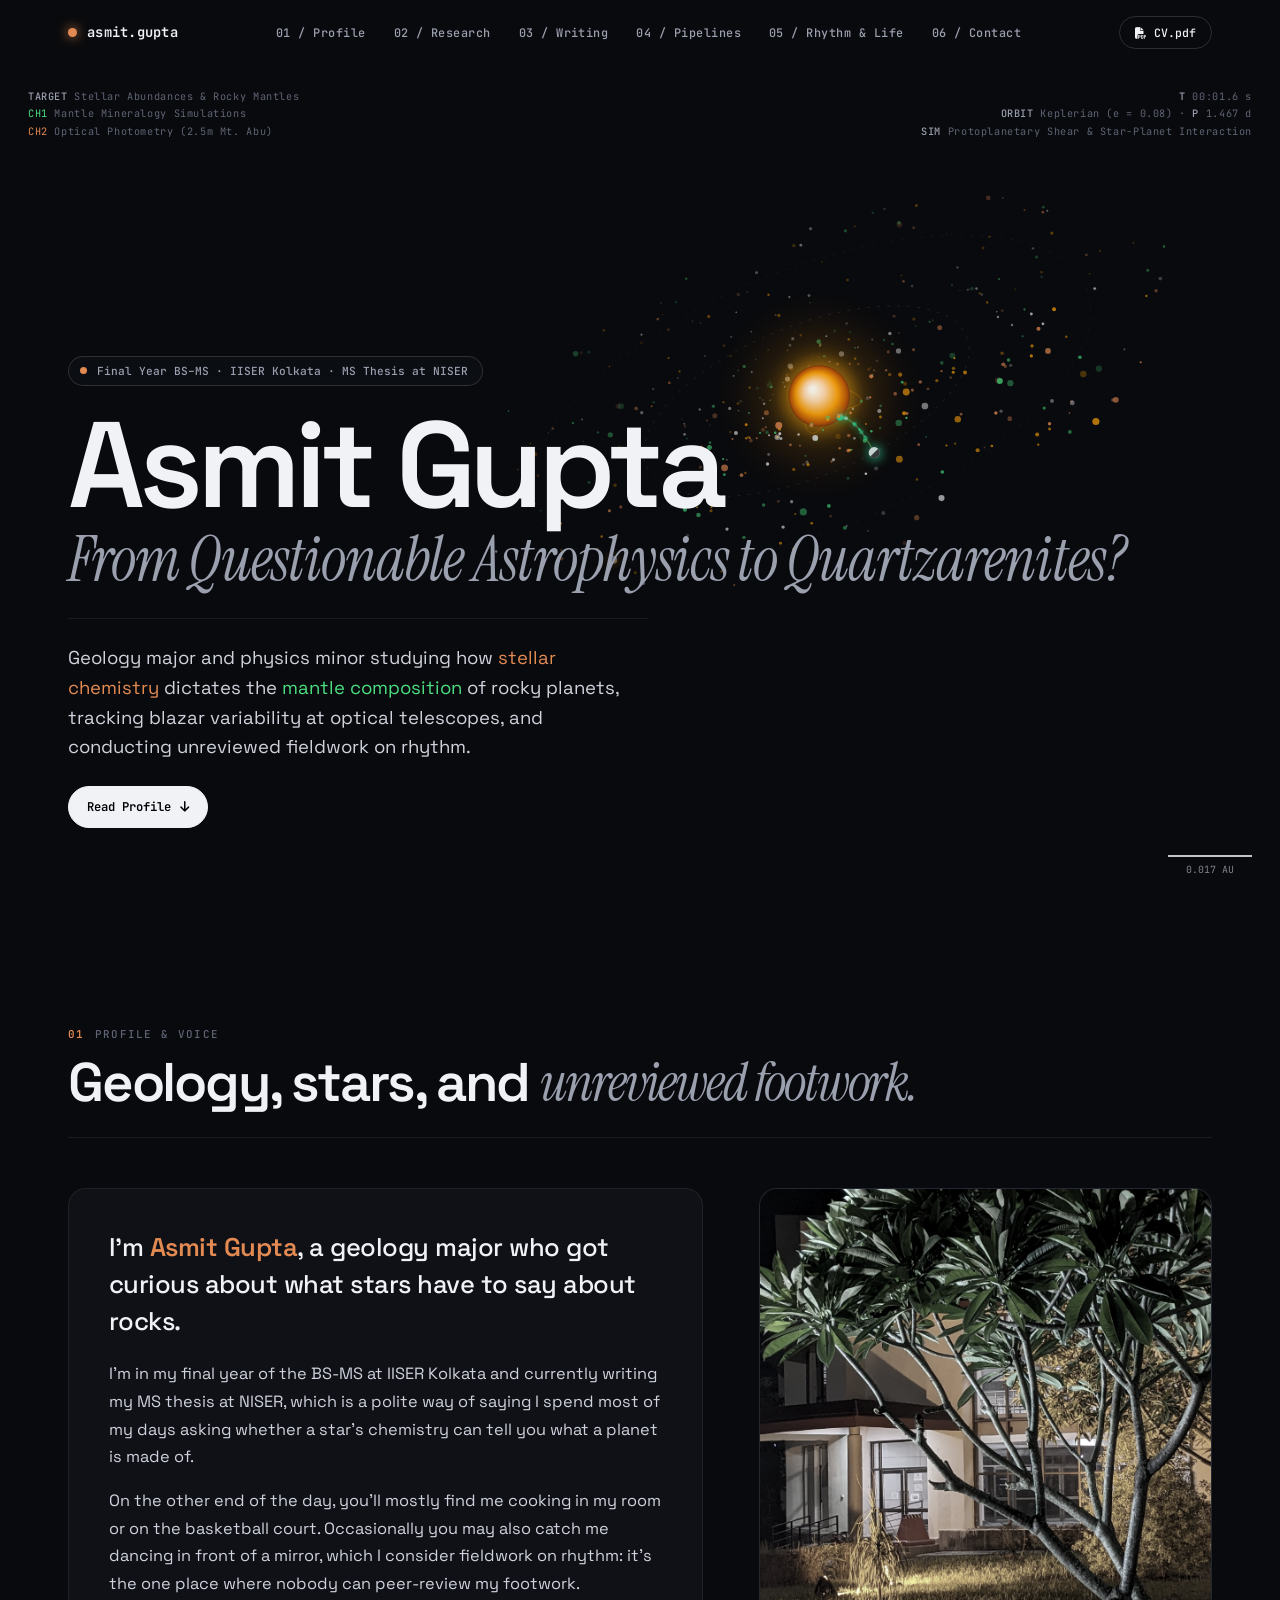
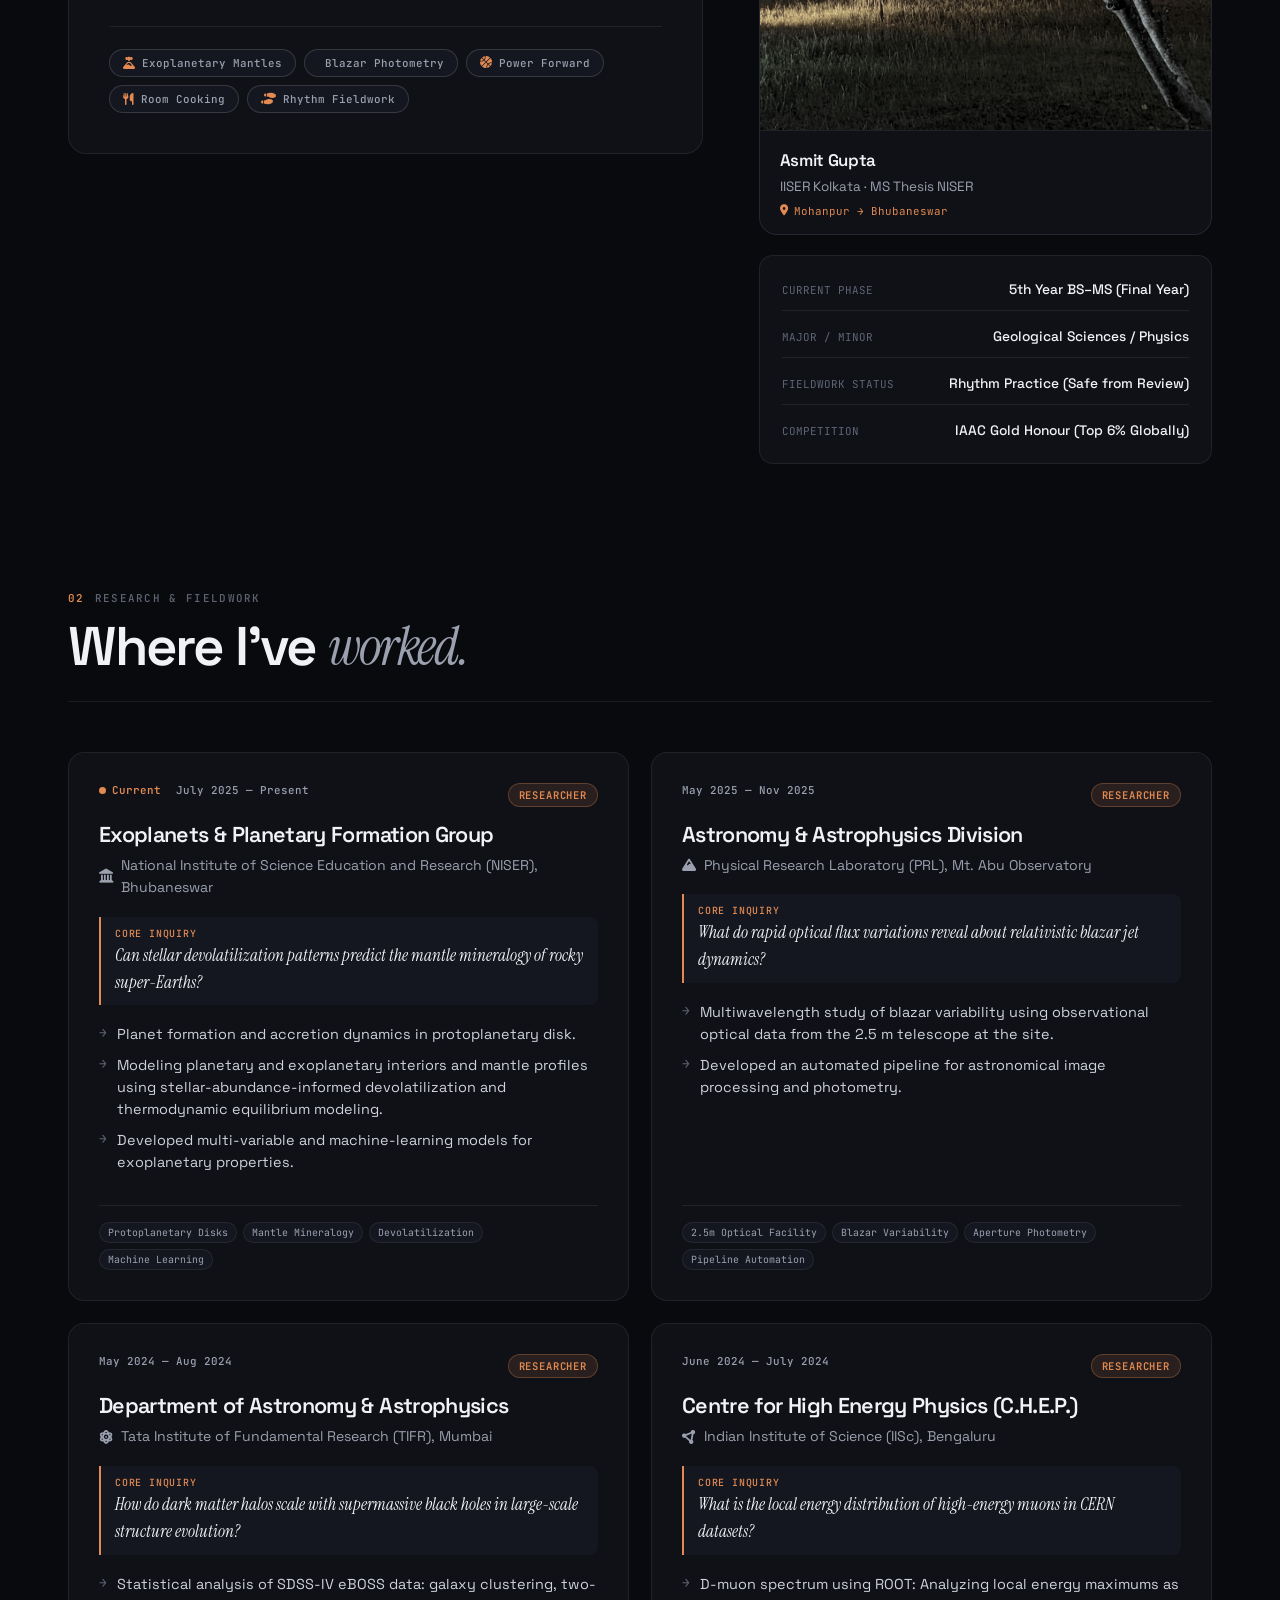
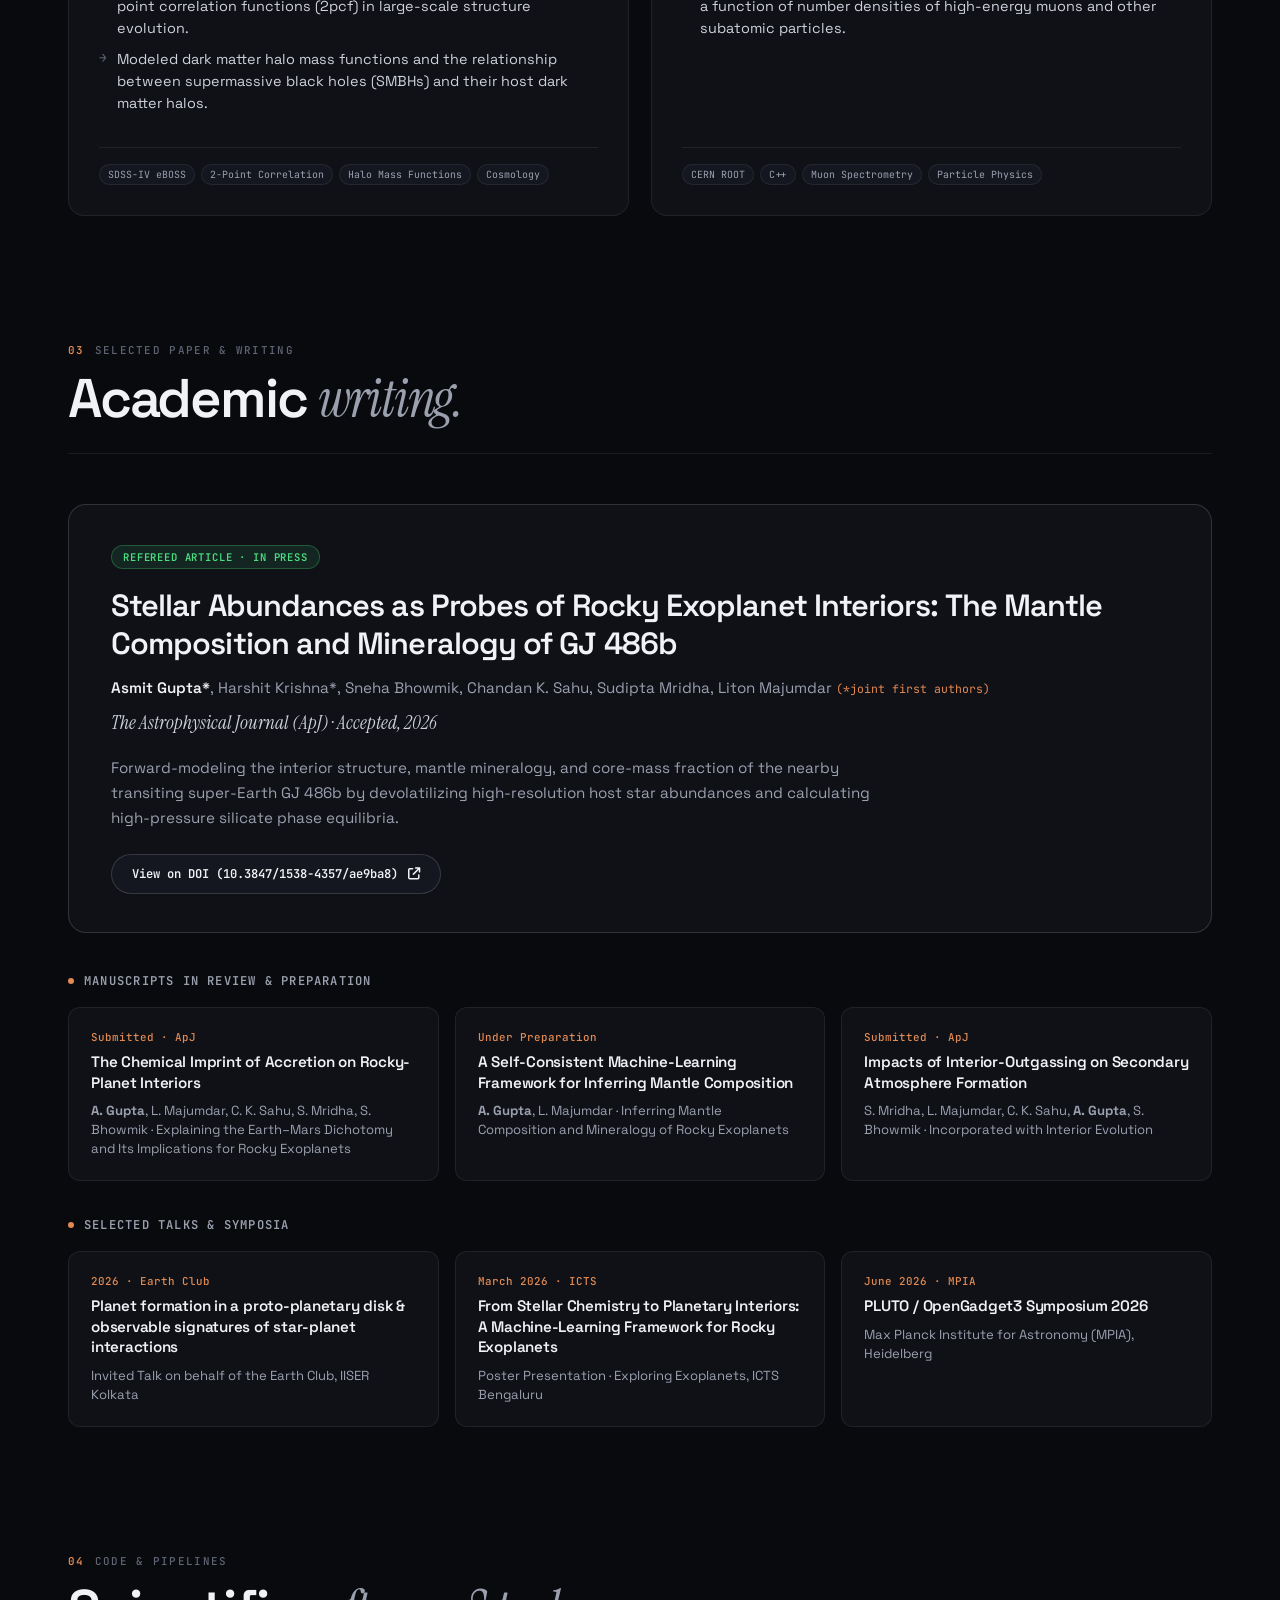
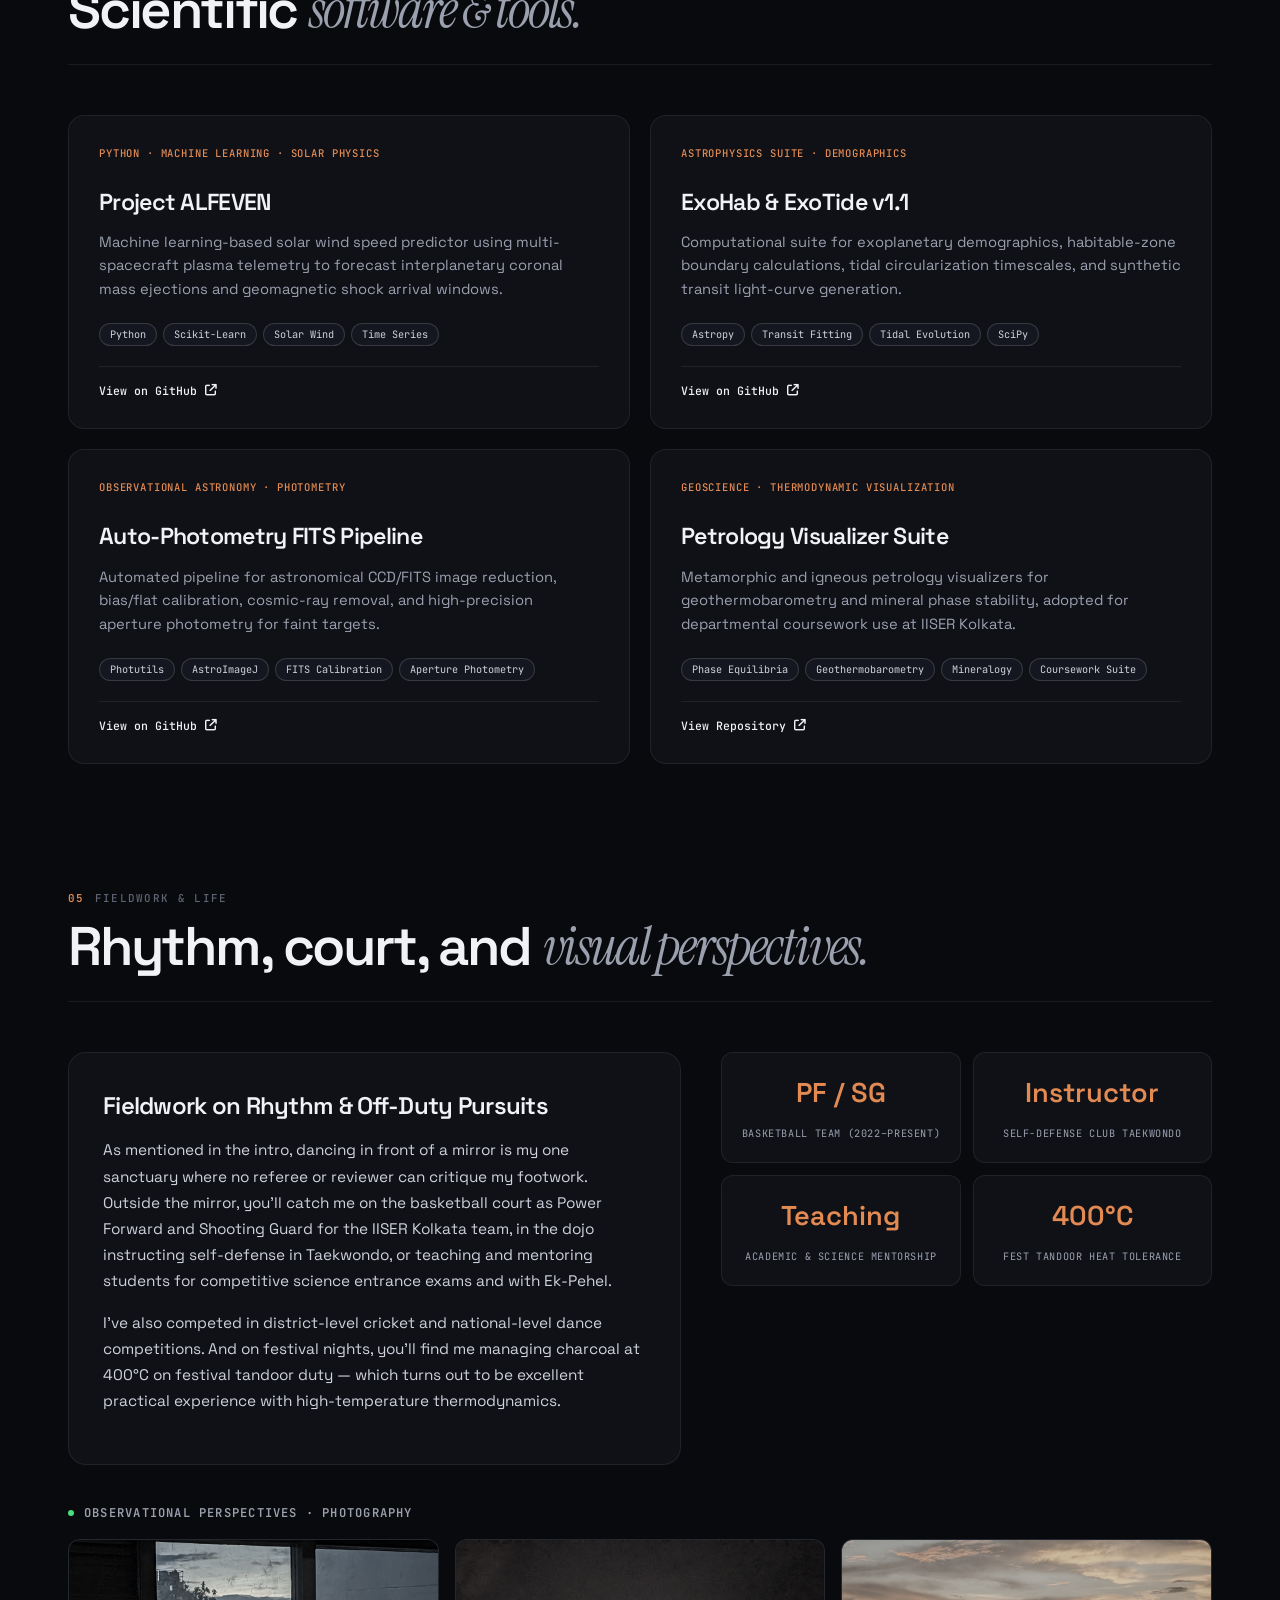
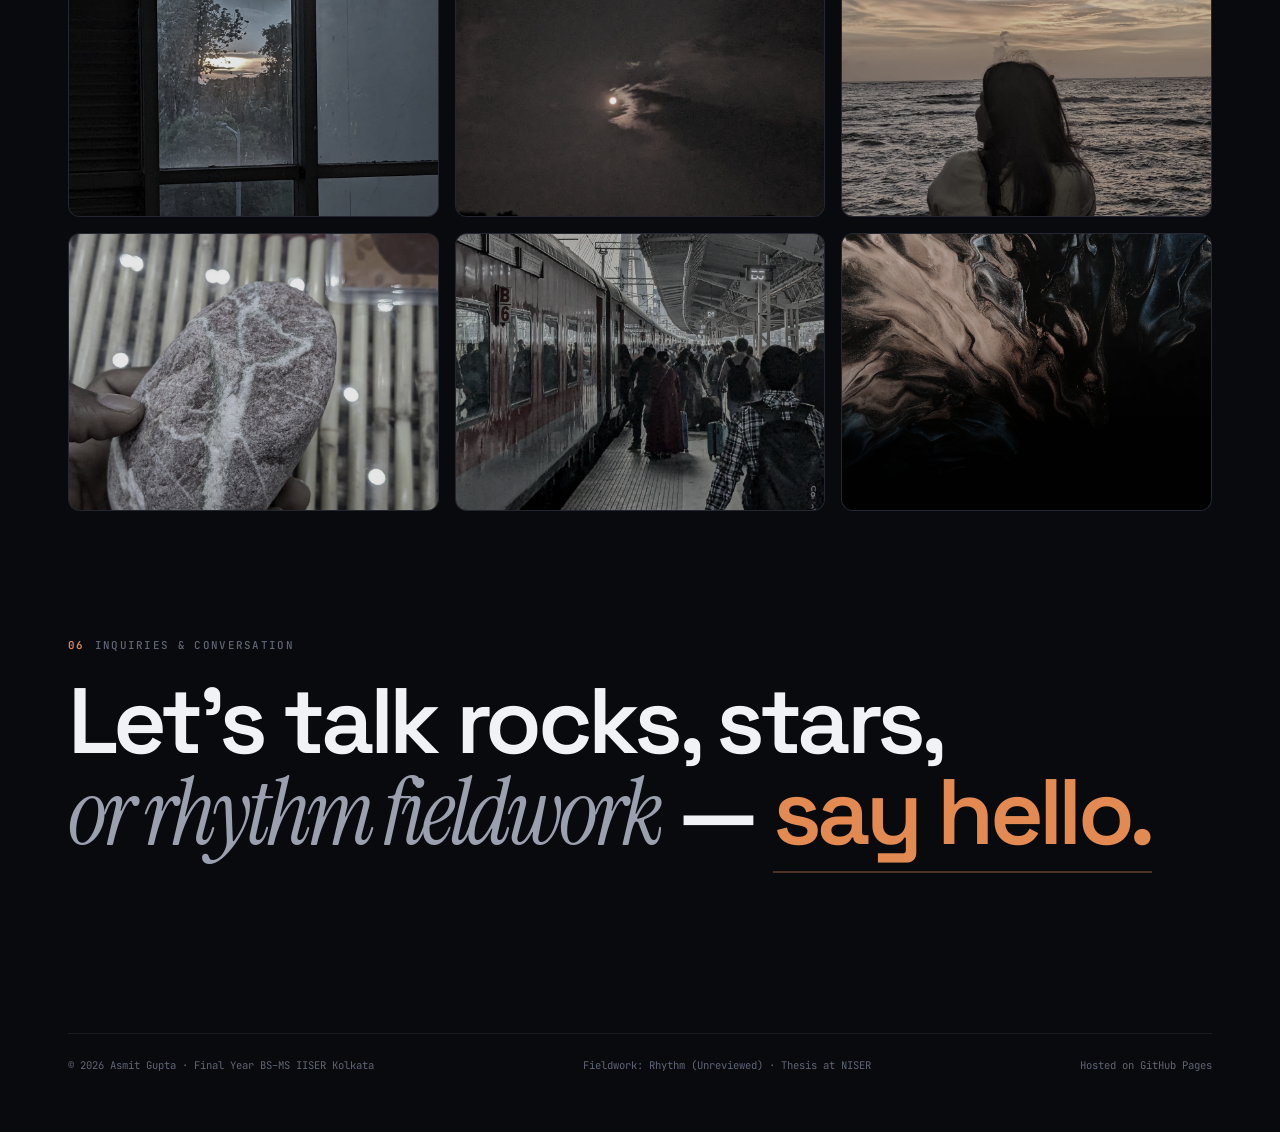
==== commit f65af852: "fix: adjust hero action alignment and remove Sciastra from teaching" ====
--- a/index.html
+++ b/index.html
@@ -478,7 +478,7 @@
           <div class="rhythm-narrative rv">
             <h3>Fieldwork on Rhythm &amp; Off-Duty Pursuits</h3>
             <p>
-              As mentioned in the intro, dancing in front of a mirror is my one sanctuary where no referee or reviewer can critique my footwork. Outside the mirror, you'll catch me on the basketball court as Power Forward and Shooting Guard for the IISER Kolkata team, in the dojo instructing self-defense in Taekwondo, or teaching and mentoring students for competitive science exams at Sciastra and Ek-Pehel.
+              As mentioned in the intro, dancing in front of a mirror is my one sanctuary where no referee or reviewer can critique my footwork. Outside the mirror, you'll catch me on the basketball court as Power Forward and Shooting Guard for the IISER Kolkata team, in the dojo instructing self-defense in Taekwondo, or teaching and mentoring students for competitive science entrance exams and with Ek-Pehel.
             </p>
             <p>
               I've also competed in district-level cricket and national-level dance competitions. And on festival nights, you'll find me managing charcoal at 400°C on festival tandoor duty — which turns out to be excellent practical experience with high-temperature thermodynamics.
@@ -496,7 +496,7 @@
             </div>
             <div class="ath-card">
               <b>Teaching</b>
-              <span>Mentoring Students (Sciastra)</span>
+              <span>Academic &amp; Science Mentorship</span>
             </div>
             <div class="ath-card">
               <b>400°C</b>
--- a/assets/css/style.css
+++ b/assets/css/style.css
@@ -123,6 +123,7 @@
   display: flex;
   align-items: flex-end;
   overflow: hidden;
+  padding-top: 100px;
   padding-bottom: 8vh;
 }
 #field {
@@ -163,10 +164,12 @@
   position: absolute;
   z-index: 3;
   right: 28px;
-  bottom: calc(8vh + 6px);
+  bottom: 24px;
   font: 400 .62rem var(--mono);
   color: var(--muted);
   text-align: center;
+  pointer-events: none;
+  opacity: 0.8;
 }
 .scalebar i {
   display: block;
@@ -235,17 +238,17 @@
 }
 
 .hero-sub {
-  display: grid;
-  grid-template-columns: minmax(0, 1.2fr) minmax(0, 1fr);
-  gap: 40px;
-  align-items: end;
+  display: flex;
+  flex-direction: column;
+  align-items: flex-start;
+  gap: 20px;
   border-top: 1px solid var(--line);
   padding-top: 24px;
+  max-width: 58ch;
 }
 .hero-sub p {
   font-size: clamp(1rem, 1.45vw, 1.18rem);
   color: #cfd2dc;
-  max-width: 52ch;
   line-height: 1.6;
 }
 .hero-sub p .g { color: var(--sage); }
@@ -253,9 +256,10 @@
 
 .hero-actions {
   display: flex;
-  gap: 10px;
-  justify-content: flex-end;
-  flex-wrap: wrap;
+  gap: 12px;
+  justify-content: flex-start;
+  align-items: center;
+  margin-top: 4px;
 }
 .btn {
   display: inline-flex;
@@ -278,7 +282,7 @@
    ========================================================================== */
 section.block {
   padding: 120px 0 0;
-  scroll-margin-top: 40px;
+  scroll-margin-top: 80px;
   position: relative;
   z-index: 3;
 }
@@ -975,7 +979,8 @@
   .profile-editorial, .dossier-grid, .pipelines-grid, .rhythm-layout, .talks-grid {
     grid-template-columns: 1fr;
   }
-  .hero-sub { grid-template-columns: 1fr; gap: 24px; }
+  .scalebar { display: none; }
+  .hero-sub { gap: 18px; }
   .hero-actions { justify-content: flex-start; }
   .nav-links { display: none; }
   .nav-links.open {
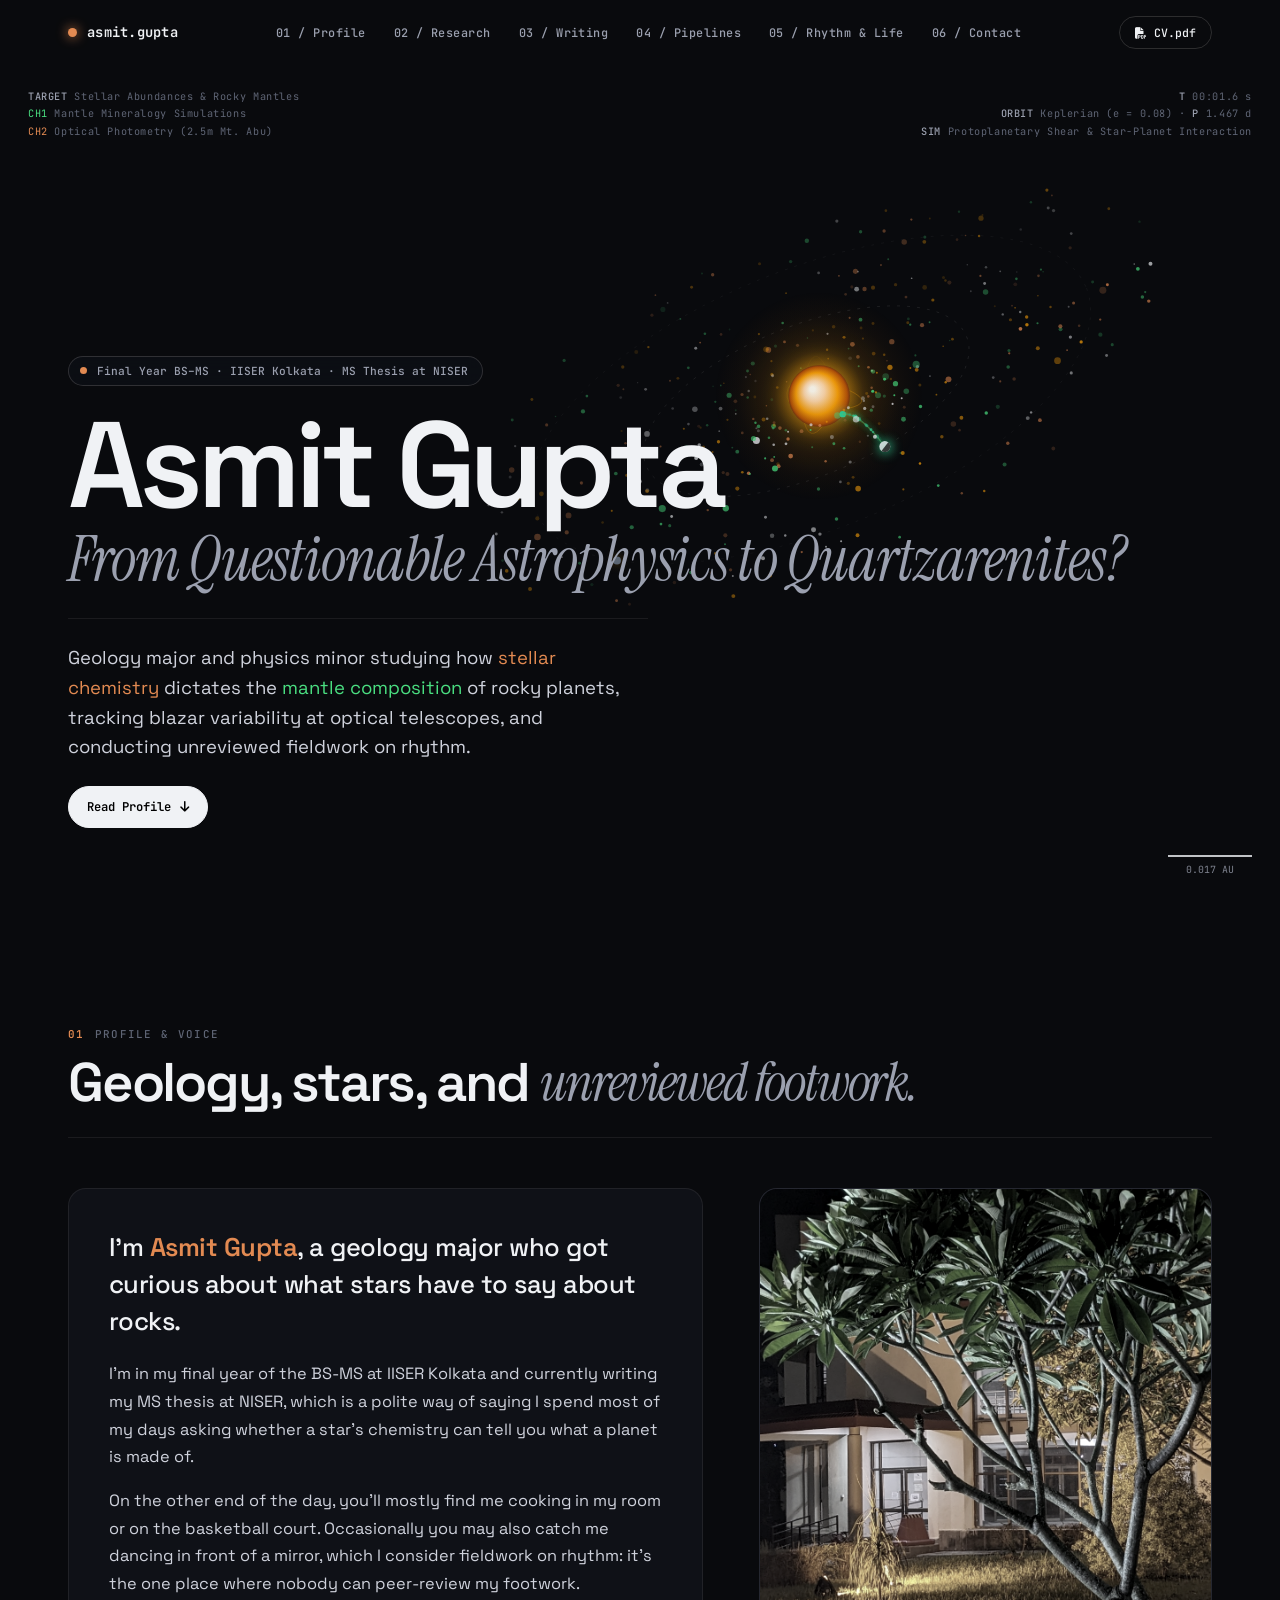
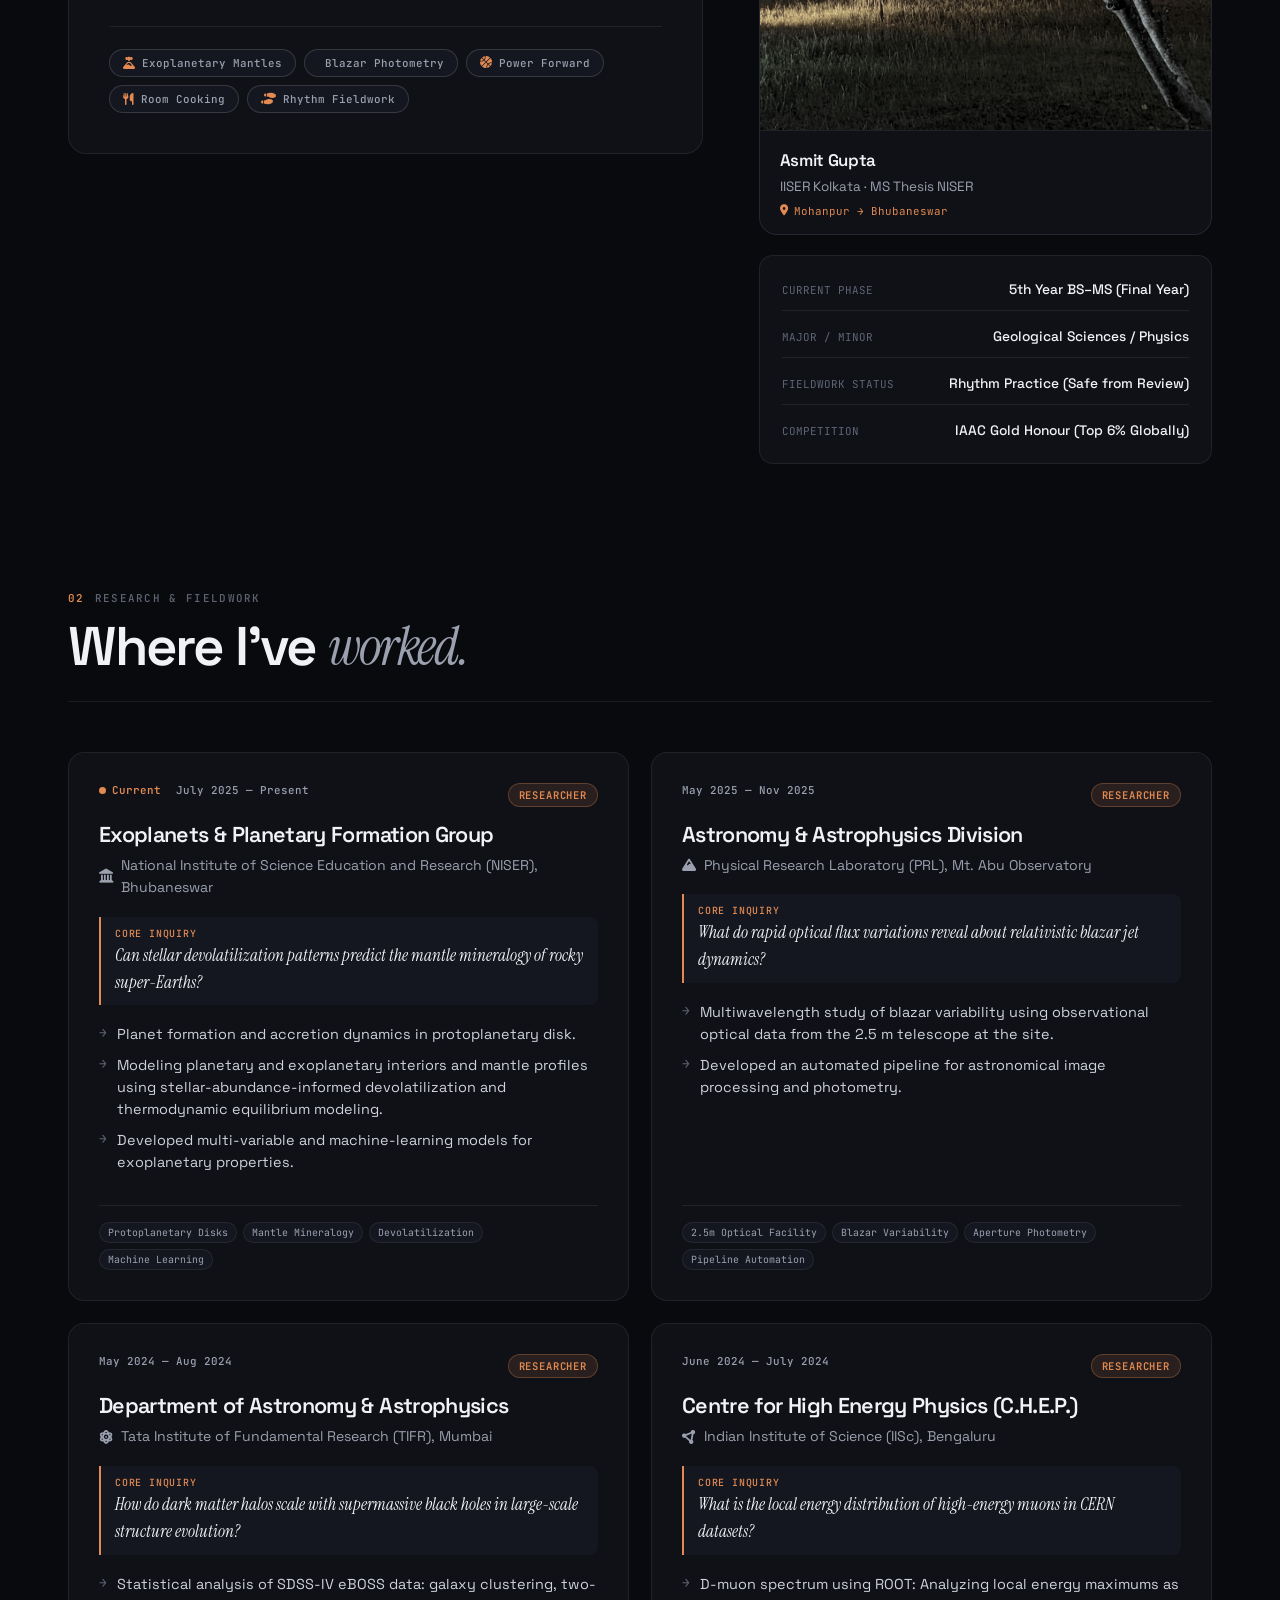
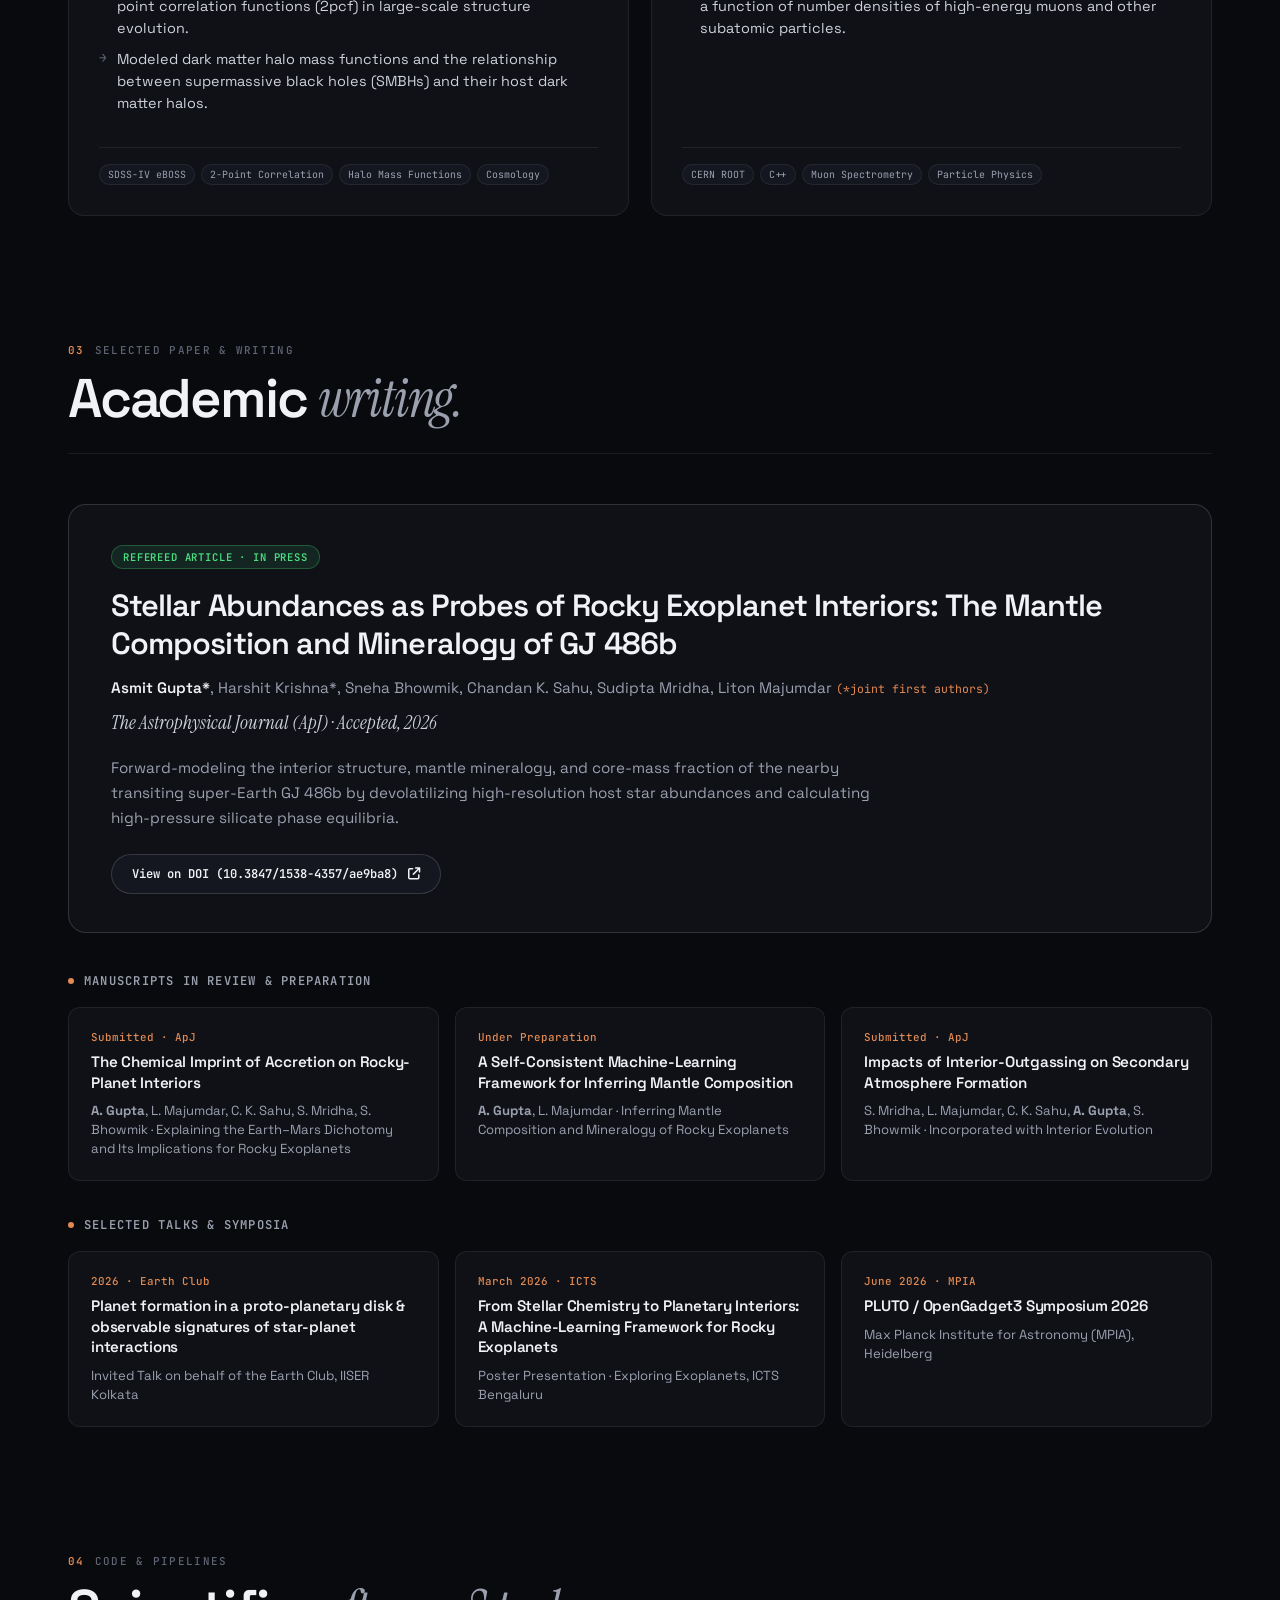
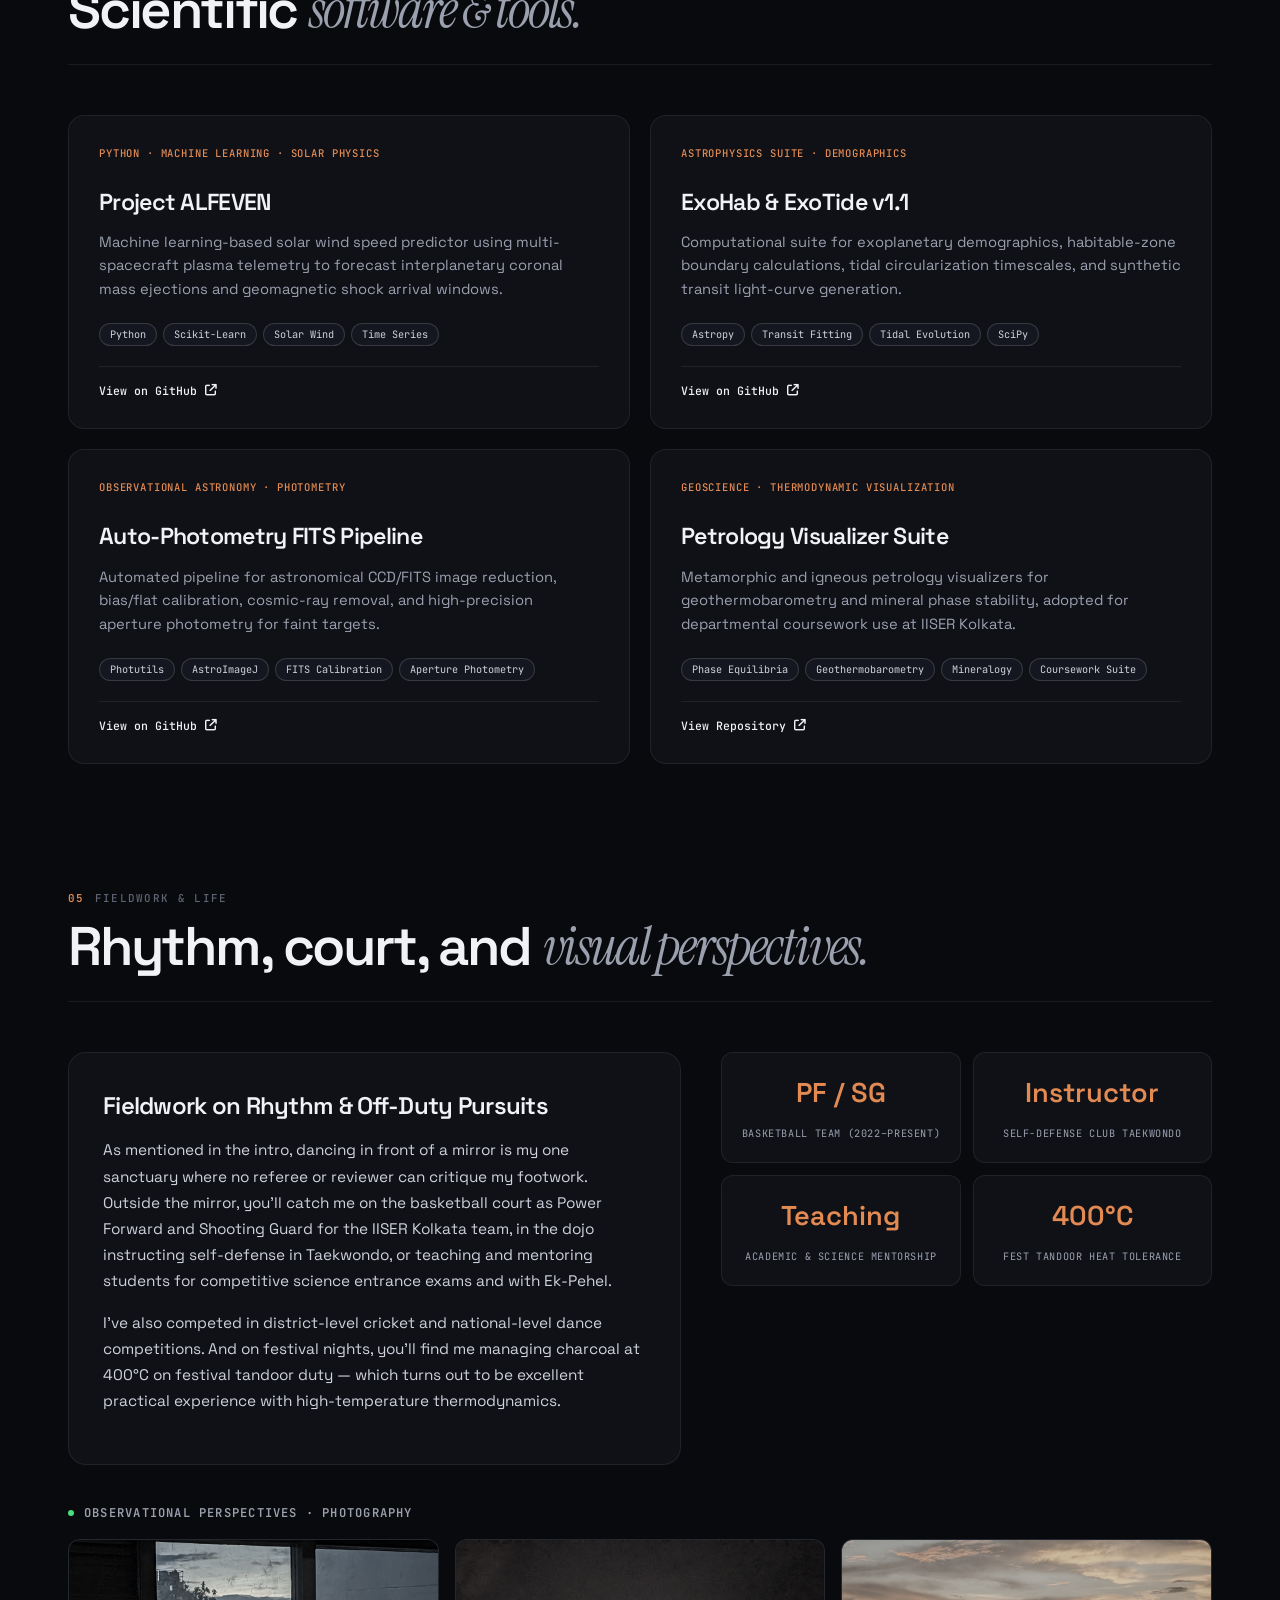
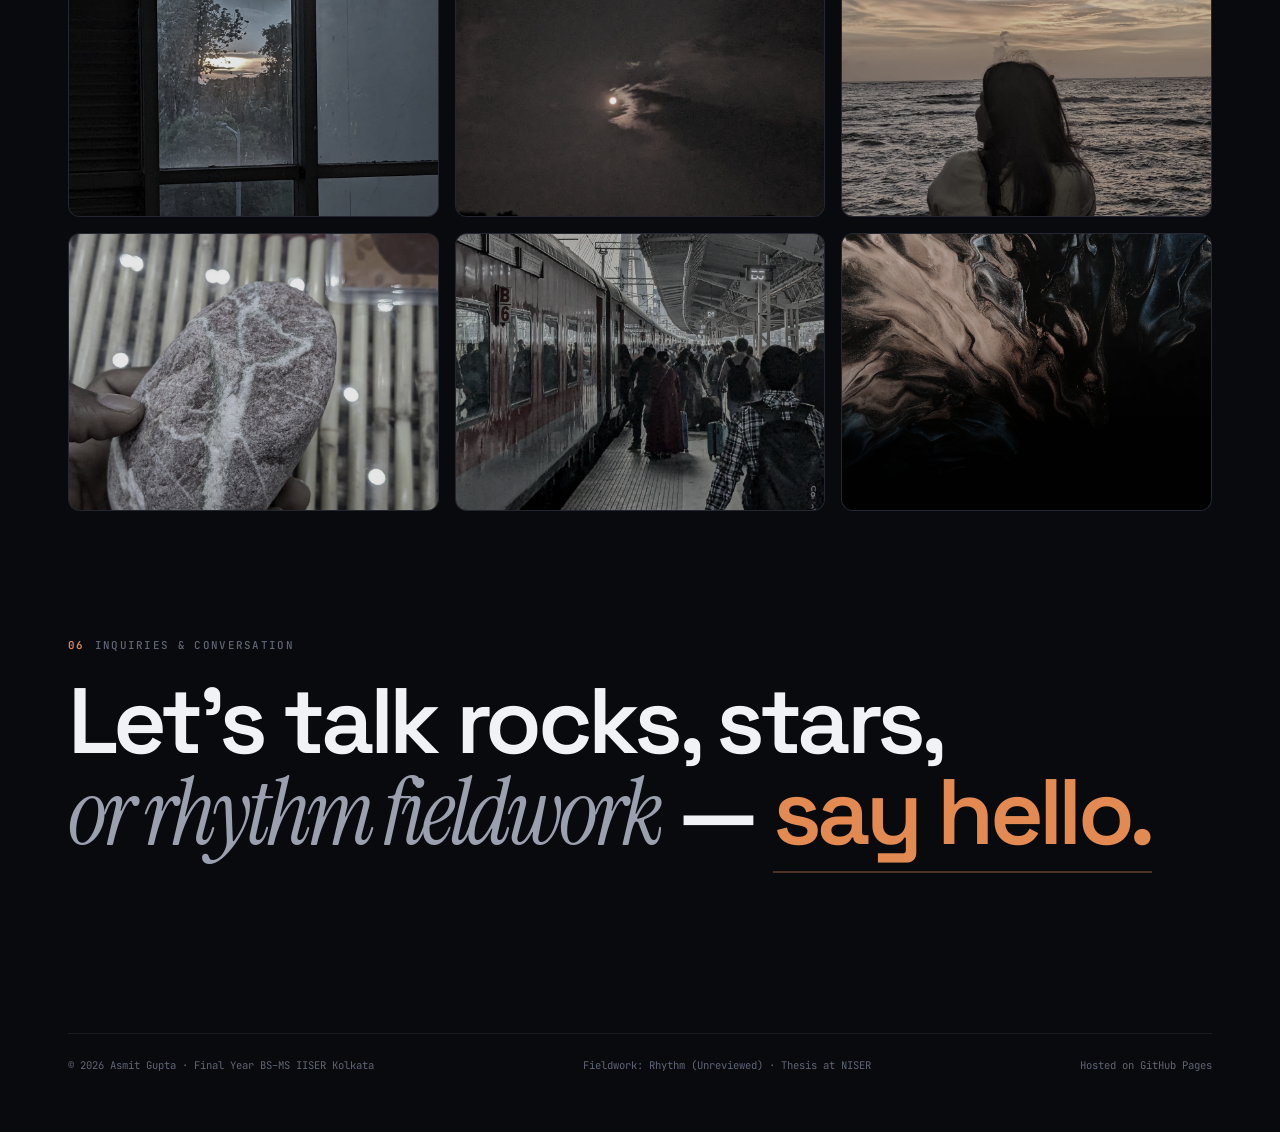
==== commit f05ee28c: "perf & a11y: optimize canvas loop, add keyboard navigation, and secure external links" ====
--- a/index.html
+++ b/index.html
@@ -8,6 +8,16 @@
   <meta name="theme-color" content="#090a0d">
   <link rel="icon" type="image/jpeg" href="assets/images/profile/asmit-gupta.jpg">
 
+  <!-- Open Graph & Social Cards -->
+  <meta property="og:type" content="website">
+  <meta property="og:title" content="Asmit Gupta — Planetary Mantles &amp; Observational Astrophysics">
+  <meta property="og:description" content="Personal academic archive of Asmit Gupta. Final year BS-MS student at IISER Kolkata, writing MS thesis at NISER on stellar chemistry and rocky exoplanetary mantles.">
+  <meta property="og:image" content="assets/images/profile/asmit-gupta.jpg">
+  <meta name="twitter:card" content="summary_large_image">
+  <meta name="twitter:title" content="Asmit Gupta — Planetary Mantles &amp; Observational Astrophysics">
+  <meta name="twitter:description" content="Personal academic archive of Asmit Gupta. Final year BS-MS student at IISER Kolkata, writing MS thesis at NISER on stellar chemistry and rocky exoplanetary mantles.">
+  <meta name="twitter:image" content="assets/images/profile/asmit-gupta.jpg">
+
   <!-- Font Awesome -->
   <link rel="stylesheet" href="https://cdnjs.cloudflare.com/ajax/libs/font-awesome/6.5.1/css/all.min.css" integrity="sha512-DTOQO9RWCH3ppGqcWaEA1BIZOC6xxalwEsw9c2QQeAIftl+Vegovlnee1c9QX4TctnWMn13TZye+giMm8e2LwA==" crossorigin="anonymous" referrerpolicy="no-referrer" />
 
@@ -43,7 +53,7 @@
         <li><a href="#contact">06 / Contact</a></li>
       </ul>
 
-      <a href="cv.pdf" target="_blank" class="nav-cv" aria-label="Download Official Curriculum Vitae PDF">
+      <a href="cv.pdf" target="_blank" rel="noopener noreferrer" class="nav-cv" aria-label="Download Official Curriculum Vitae PDF">
         <i class="fas fa-file-pdf"></i> CV.pdf
       </a>
     </div>
@@ -76,7 +86,7 @@
     <!-- Hero Content: Name Strictly on Top-Left -->
     <div class="wrap hero-content">
       <!-- Interactive Status Pill -->
-      <div class="status rv" id="statusPill" title="Click to cycle status">
+      <div class="status rv" id="statusPill" role="button" tabindex="0" title="Click or press Enter to cycle status" aria-label="Current status: Final Year BS–MS · IISER Kolkata · MS Thesis at NISER. Click or press Enter to cycle status">
         <span class="pulse"></span>
         <span class="status-text">Final Year BS–MS · IISER Kolkata · MS Thesis at NISER</span>
       </div>
@@ -508,27 +518,27 @@
         <!-- Photography Strip -->
         <div class="gallery-headline rv">Observational Perspectives · Photography</div>
         <div class="photo-strip rv">
-          <div class="photo-item" title="Click to enlarge">
+          <div class="photo-item" tabindex="0" role="button" aria-haspopup="dialog" aria-label="View Twilight Tranquility photograph" title="Click or press Enter to enlarge">
             <img src="assets/images/gallery/twilight-tranquility.jpg" alt="Twilight Tranquility" loading="lazy">
             <div class="photo-item-cap"><span>Twilight Tranquility</span></div>
           </div>
-          <div class="photo-item" title="Click to enlarge">
+          <div class="photo-item" tabindex="0" role="button" aria-haspopup="dialog" aria-label="View Moonlit Serenity photograph" title="Click or press Enter to enlarge">
             <img src="assets/images/gallery/moonlit-serenity.jpg" alt="Moonlit Serenity" loading="lazy">
             <div class="photo-item-cap"><span>Moonlit Serenity</span></div>
           </div>
-          <div class="photo-item" title="Click to enlarge">
+          <div class="photo-item" tabindex="0" role="button" aria-haspopup="dialog" aria-label="View Sunset Reverie photograph" title="Click or press Enter to enlarge">
             <img src="assets/images/gallery/sunset-reverie.jpg" alt="Sunset Reverie" loading="lazy">
             <div class="photo-item-cap"><span>Sunset Reverie</span></div>
           </div>
-          <div class="photo-item" title="Click to enlarge">
+          <div class="photo-item" tabindex="0" role="button" aria-haspopup="dialog" aria-label="View Enigmatic Elements photograph" title="Click or press Enter to enlarge">
             <img src="assets/images/gallery/enigmatic-elements.jpg" alt="Enigmatic Elements" loading="lazy">
             <div class="photo-item-cap"><span>Enigmatic Elements</span></div>
           </div>
-          <div class="photo-item" title="Click to enlarge">
+          <div class="photo-item" tabindex="0" role="button" aria-haspopup="dialog" aria-label="View Urban Perspectives photograph" title="Click or press Enter to enlarge">
             <img src="assets/images/gallery/urban-perspectives.jpg" alt="Urban Perspectives" loading="lazy">
             <div class="photo-item-cap"><span>Urban Perspectives</span></div>
           </div>
-          <div class="photo-item" title="Click to enlarge">
+          <div class="photo-item" tabindex="0" role="button" aria-haspopup="dialog" aria-label="View Quartzarenite Thin Section Specimen photograph" title="Click or press Enter to enlarge">
             <img src="assets/images/research/quartzarenite-sample.jpg" alt="Quartzarenite Thin Section Specimen" loading="lazy">
             <div class="photo-item-cap"><span>Quartzarenite Thin Section (IISER-K)</span></div>
           </div>
@@ -554,13 +564,13 @@
           <a href="mailto:asmitgupta30@gmail.com">
             <i class="fas fa-envelope"></i> asmitgupta30@gmail.com
           </a>
-          <a href="https://github.com/Asmitgupta30" target="_blank" rel="noopener">
+          <a href="https://github.com/Asmitgupta30" target="_blank" rel="noopener noreferrer">
             <i class="fab fa-github"></i> GitHub
           </a>
-          <a href="https://linkedin.com/in/asmit-gupta-45851a271" target="_blank" rel="noopener">
+          <a href="https://linkedin.com/in/asmit-gupta-45851a271" target="_blank" rel="noopener noreferrer">
             <i class="fab fa-linkedin"></i> LinkedIn
           </a>
-          <a href="cv.html" target="_blank">
+          <a href="cv.html" target="_blank" rel="noopener noreferrer">
             <i class="fas fa-file-lines"></i> Interactive CV
           </a>
         </div>
--- a/assets/css/style.css
+++ b/assets/css/style.css
@@ -200,9 +200,12 @@
   cursor: pointer;
   transition: .2s;
 }
-.status:hover {
+.status:hover,
+.status:focus-visible {
   border-color: var(--amber);
   color: var(--text);
+  outline: 2px solid var(--amber);
+  outline-offset: 2px;
 }
 .pulse {
   width: 7px;
@@ -847,9 +850,14 @@
   filter: grayscale(.65) brightness(.9);
   transition: filter .4s, transform .5s;
 }
-.photo-item:hover img {
+.photo-item:hover img,
+.photo-item:focus-visible img {
   filter: grayscale(0) brightness(1);
   transform: scale(1.04);
+}
+.photo-item:focus-visible {
+  outline: 2px solid var(--amber);
+  outline-offset: 2px;
 }
 .photo-item-cap {
   position: absolute;
@@ -861,7 +869,8 @@
   opacity: 0;
   transition: .3s;
 }
-.photo-item:hover .photo-item-cap { opacity: 1; }
+.photo-item:hover .photo-item-cap,
+.photo-item:focus-visible .photo-item-cap { opacity: 1; }
 
 /* ---------- 06 / Contact (Understated, Zero Redundancy) ---------- */
 .contact-editorial {
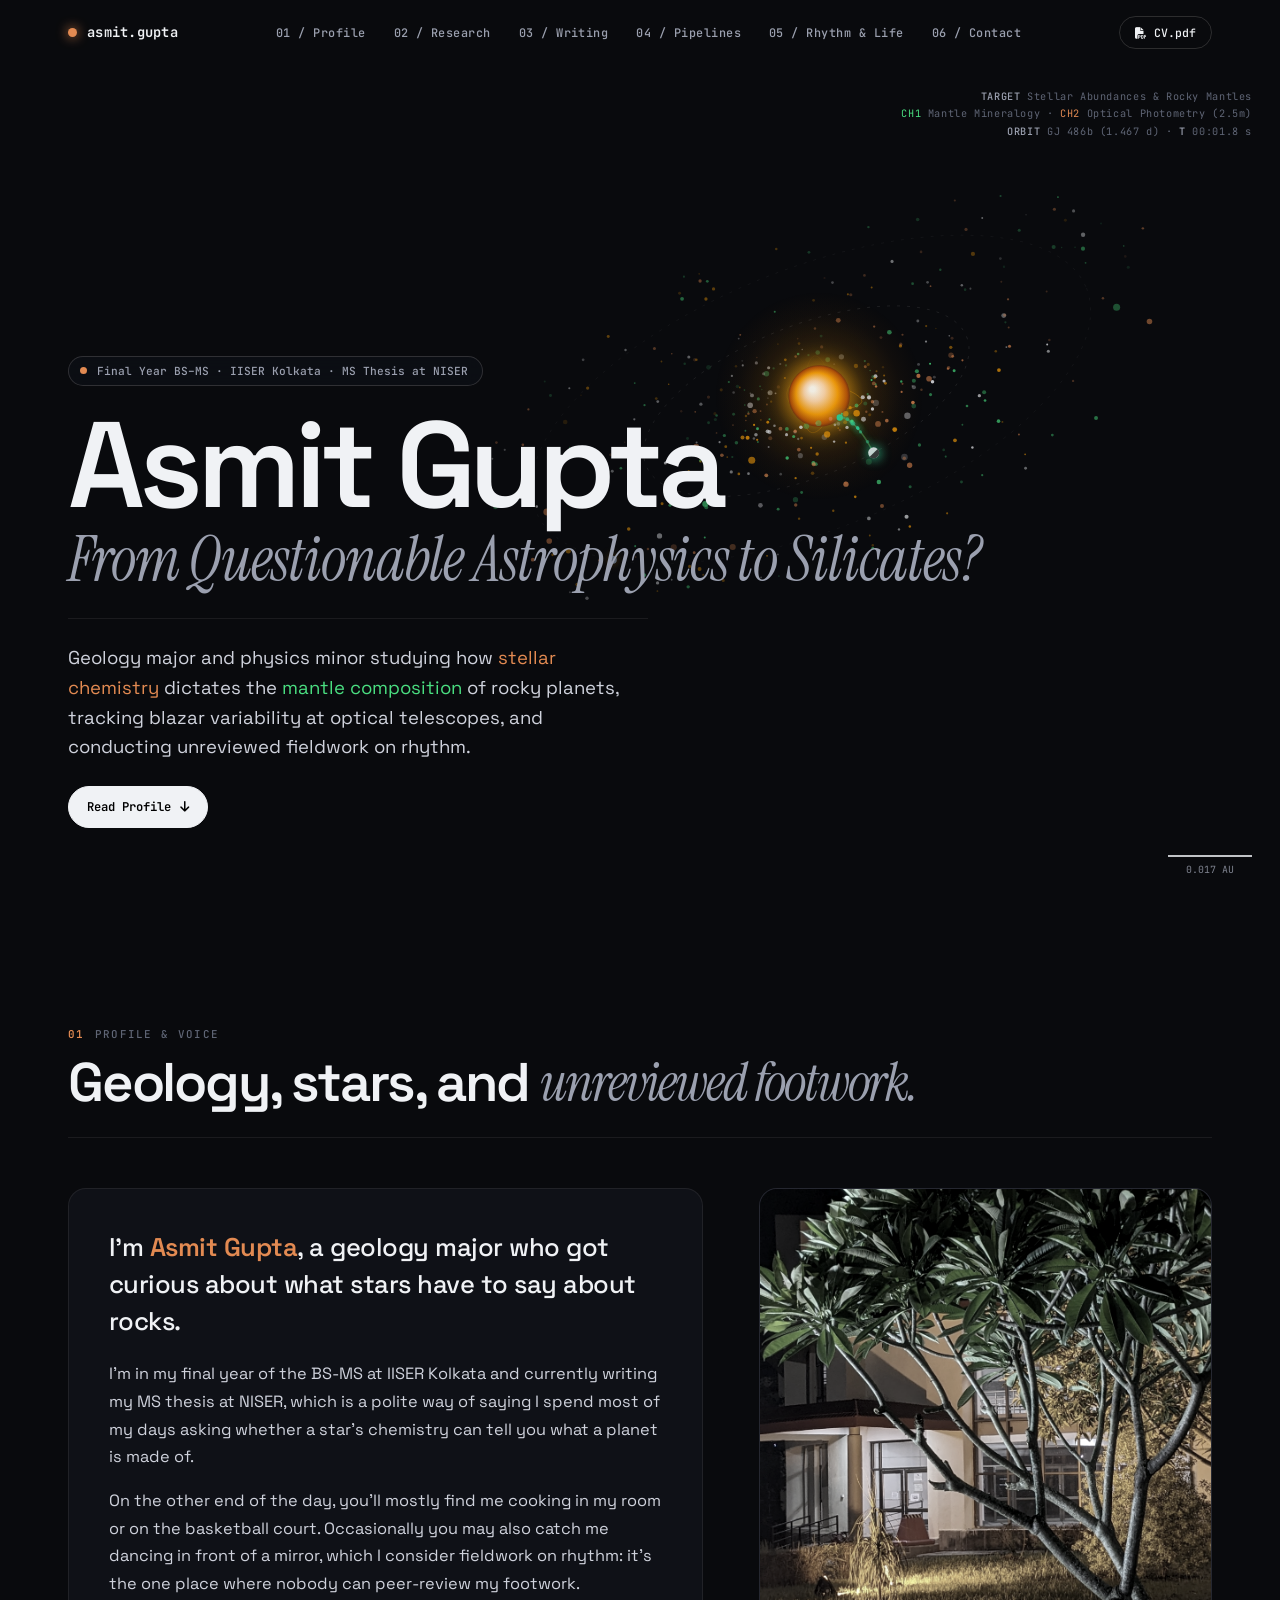
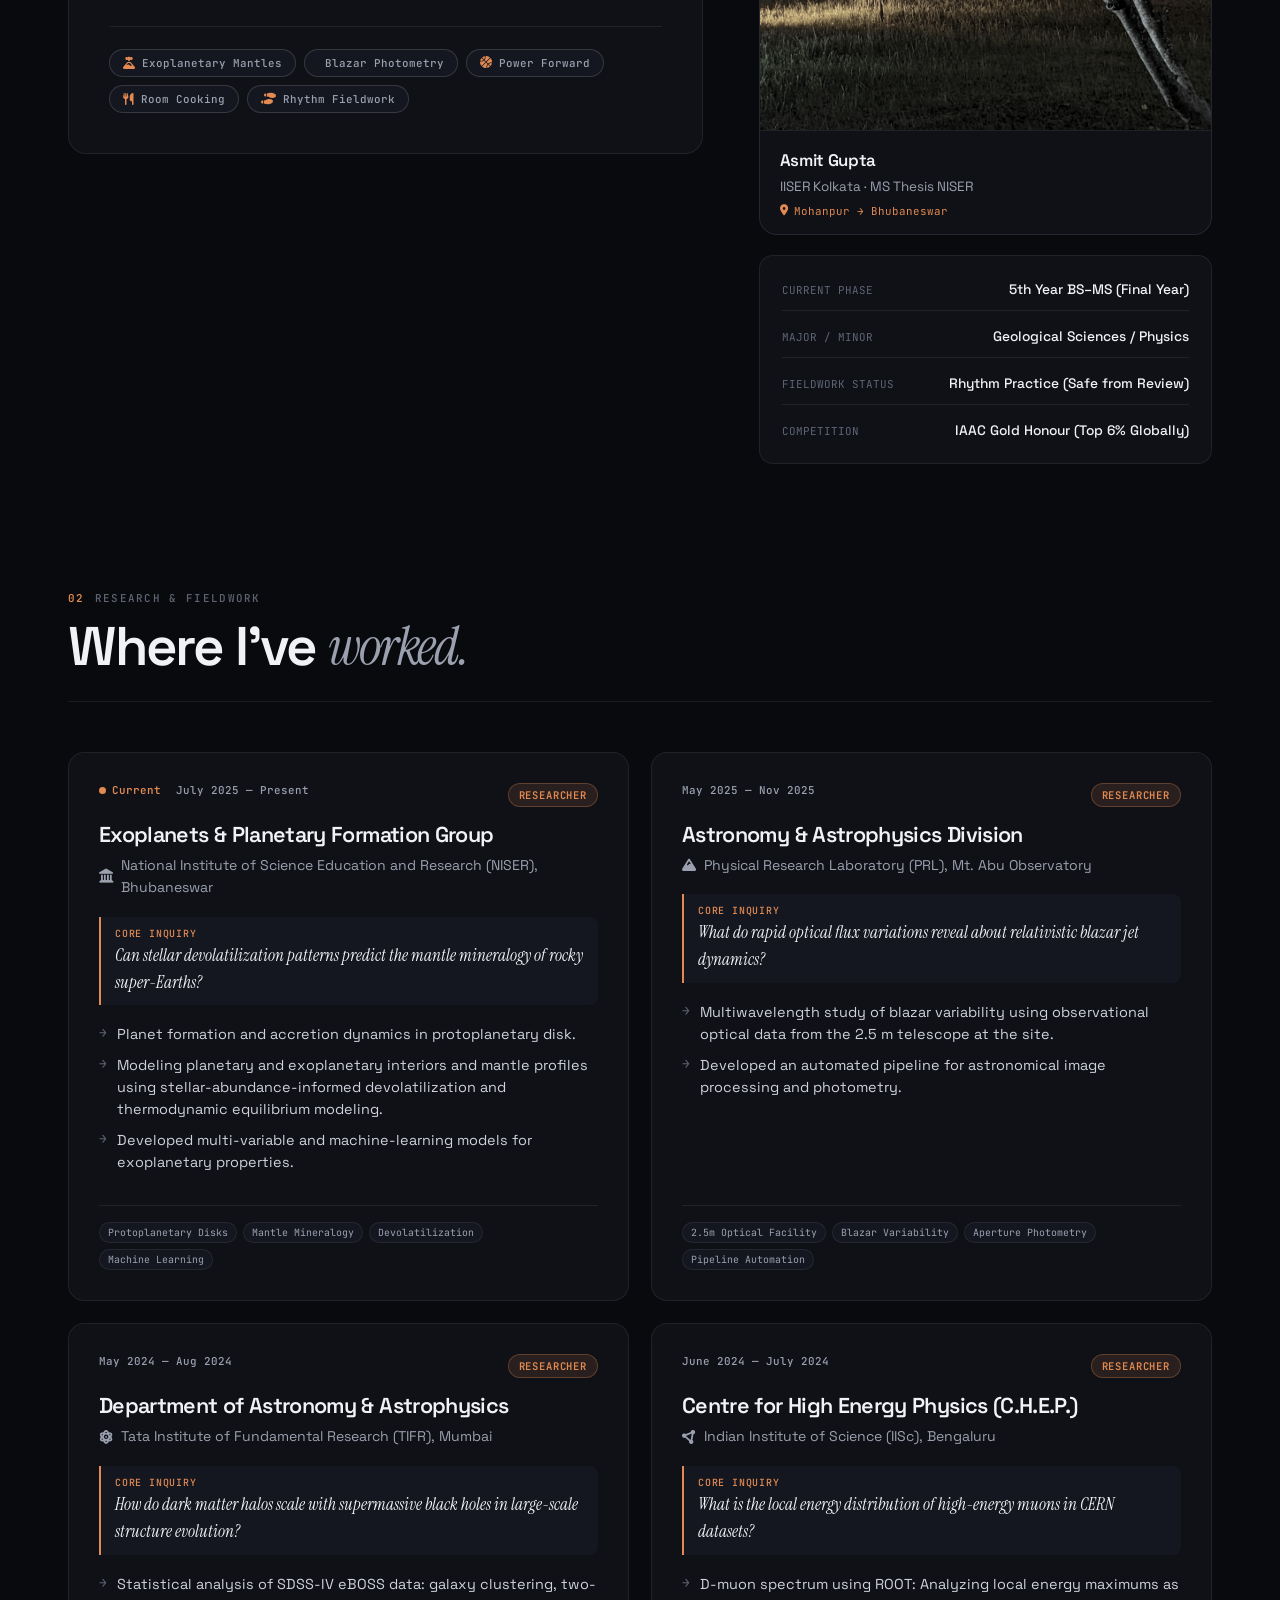
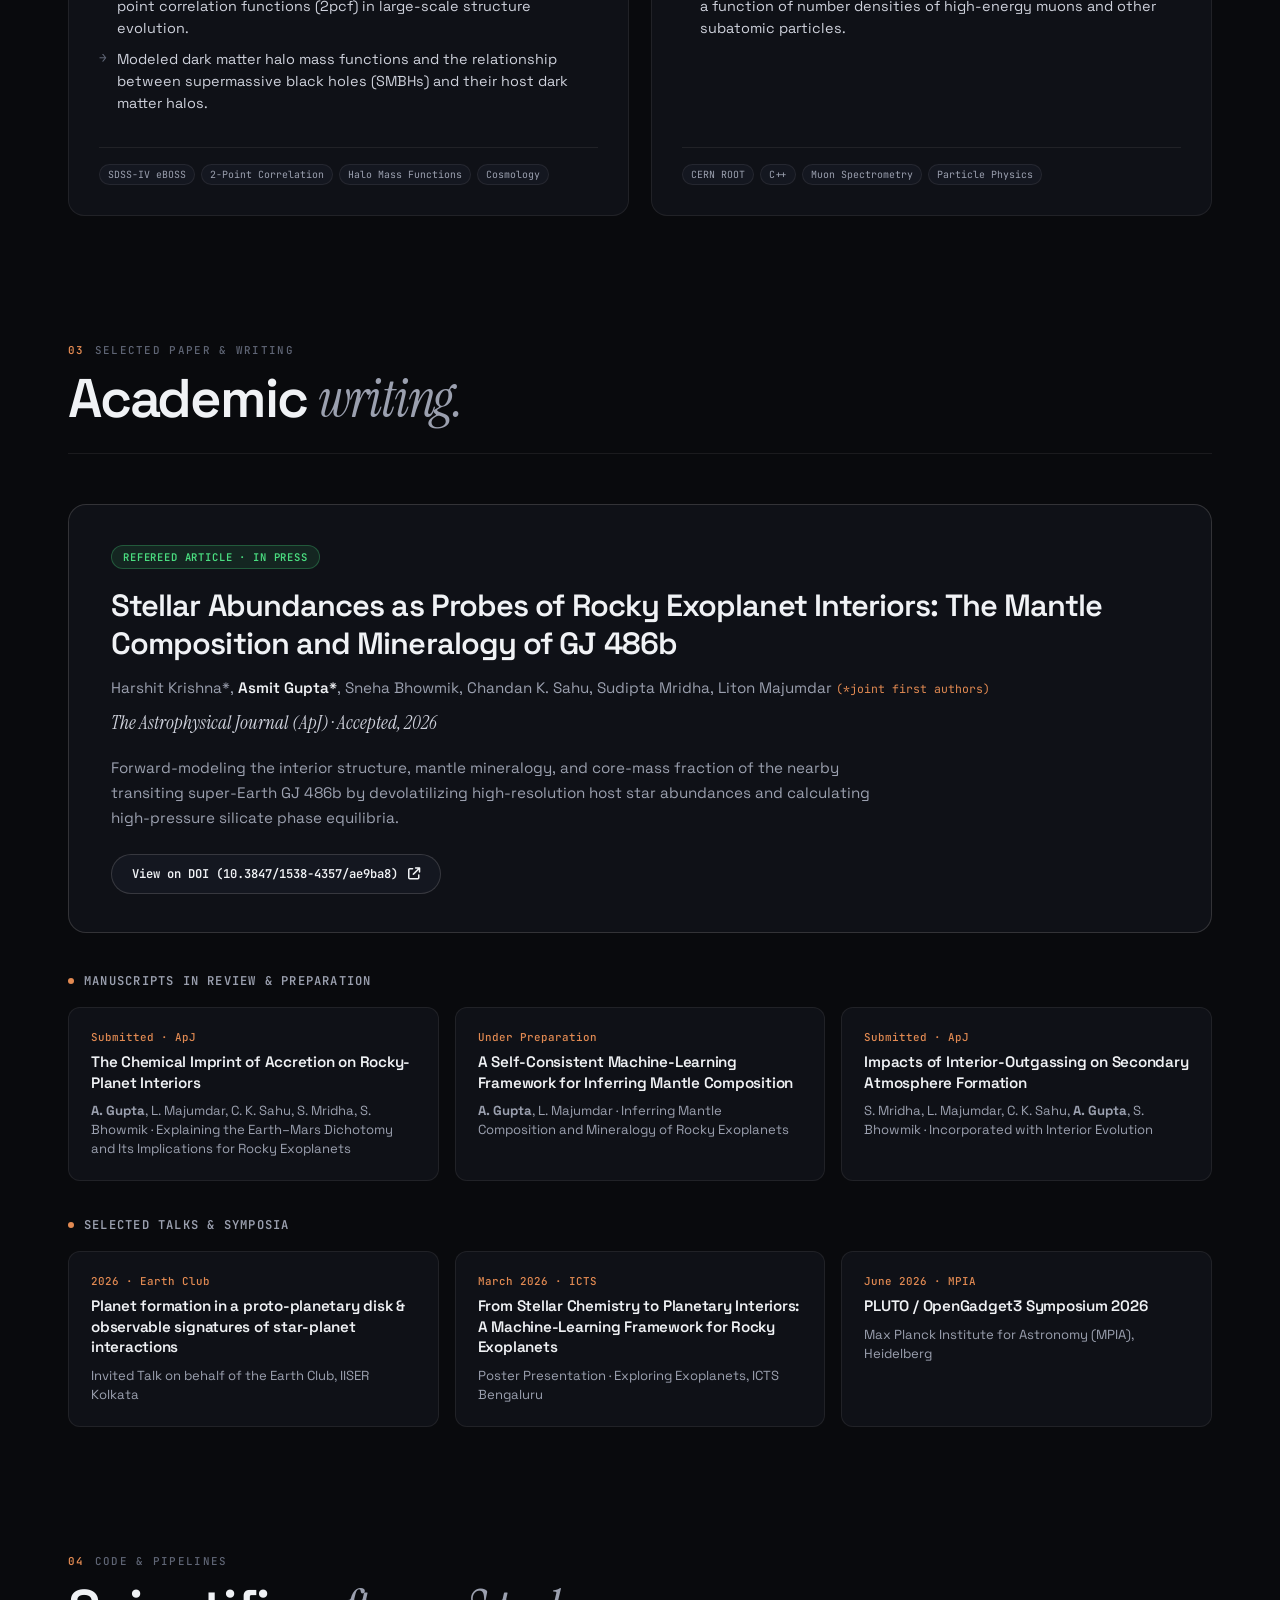
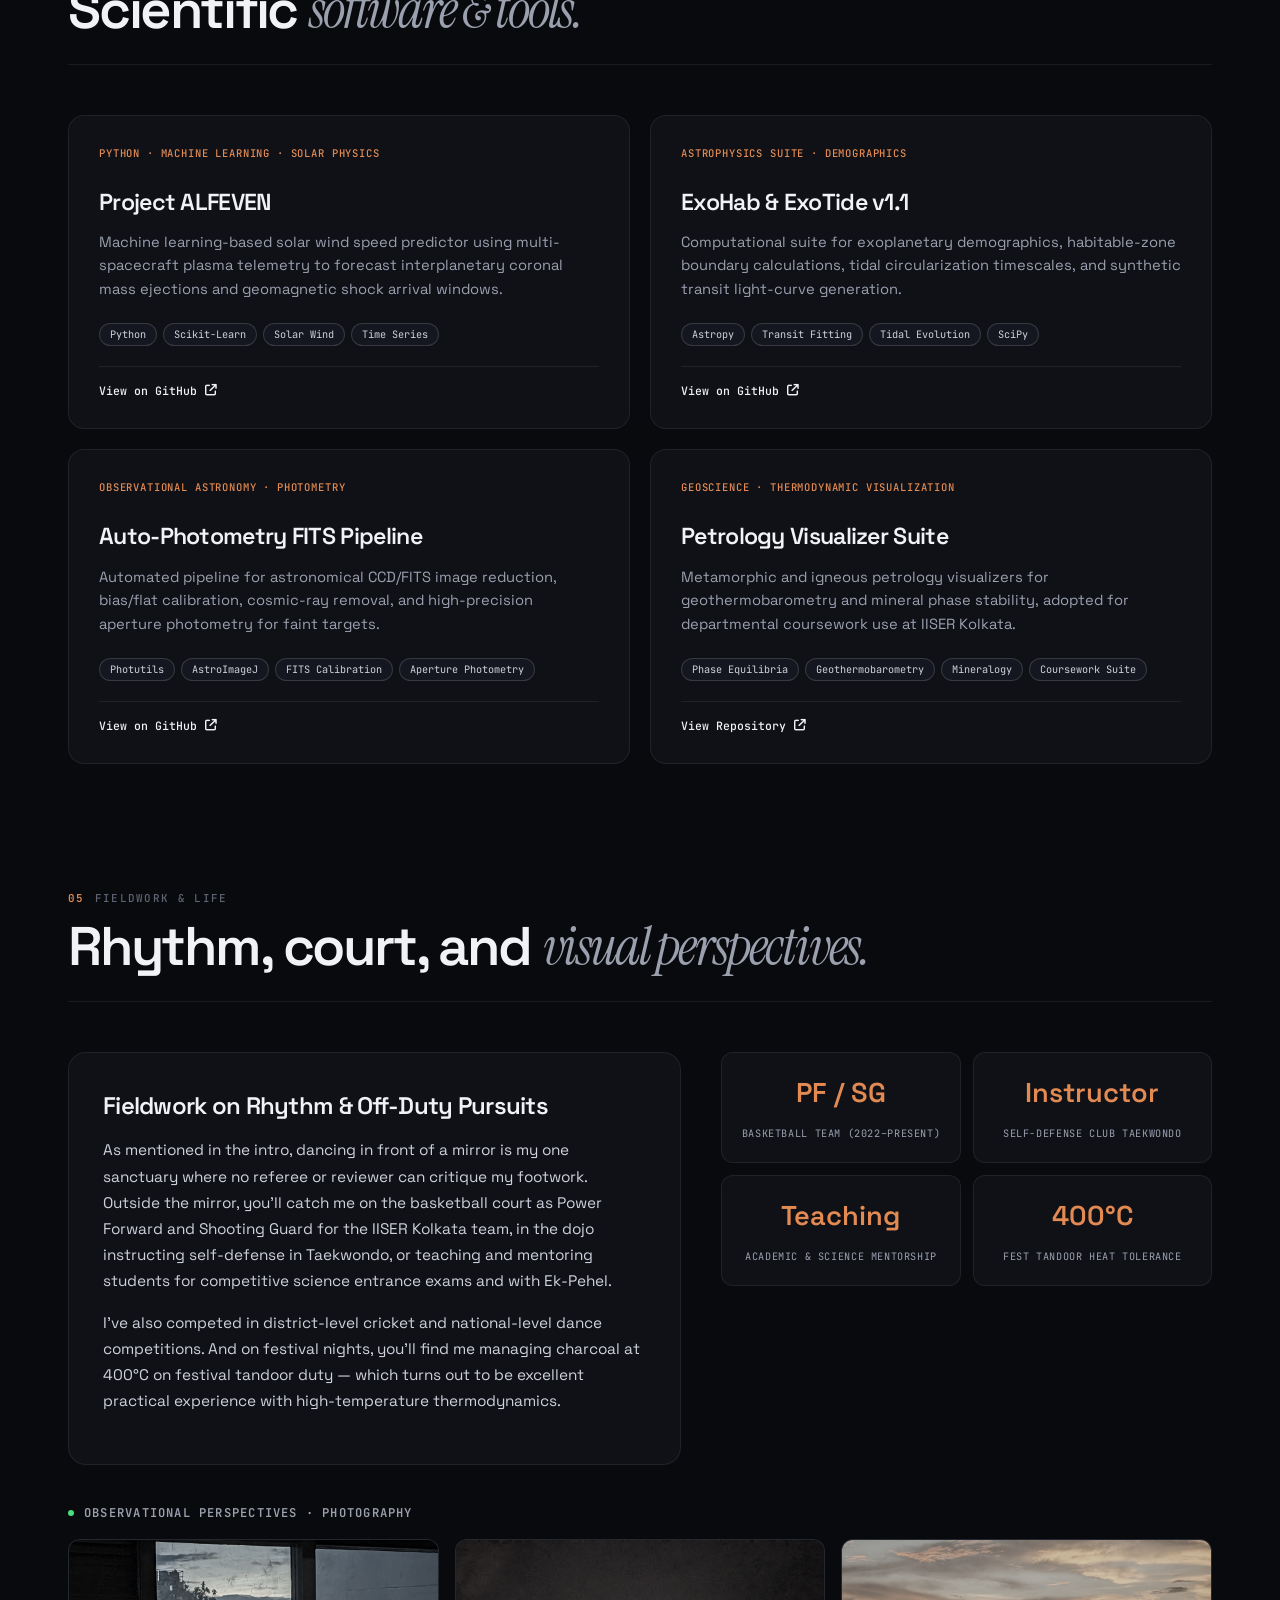
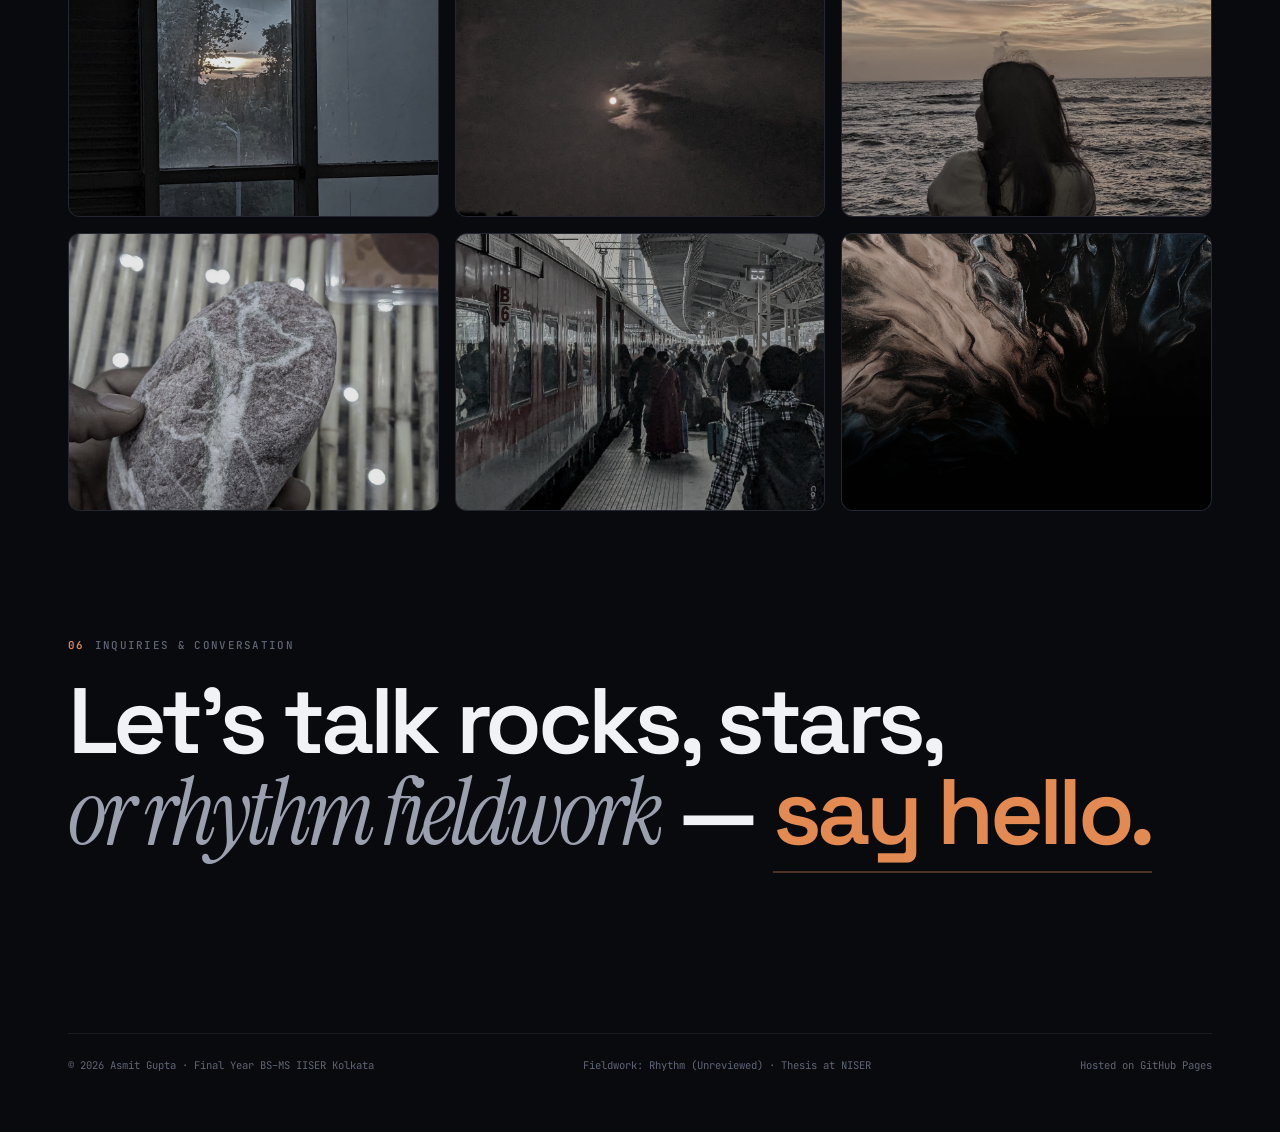
==== commit 8a1e562f: "fix: resolve HUD overlap, list Harshit before Asmit as co-first author, and replace quartzarenite wi" ====
--- a/index.html
+++ b/index.html
@@ -66,17 +66,11 @@
     <!-- Interactive Canvas: Protoplanetary Shear, Keplerian Orbits & Alfvén Wings -->
     <canvas id="field" aria-hidden="true"></canvas>
 
-    <!-- Scientific Telemetry HUDs -->
-    <div class="hud hud-tl" aria-hidden="true">
+    <!-- Scientific Telemetry HUD (Consolidated on top-right to prevent any overlap with hero identity) -->
+    <div class="hud hud-tr" aria-hidden="true">
       <b>TARGET</b> Stellar Abundances &amp; Rocky Mantles<br>
-      <span class="c1">CH1</span> Mantle Mineralogy Simulations<br>
-      <span class="c2">CH2</span> Optical Photometry (2.5m Mt. Abu)
-    </div>
-
-    <div class="hud hud-tr" aria-hidden="true">
-      <b>T</b> <span id="clock">00:00.0</span> s<br>
-      <b>ORBIT</b> Keplerian (e = 0.08) · <b>P</b> 1.467 d<br>
-      <b>SIM</b> Protoplanetary Shear &amp; Star-Planet Interaction
+      <span class="c1">CH1</span> Mantle Mineralogy · <span class="c2">CH2</span> Optical Photometry (2.5m)<br>
+      <b>ORBIT</b> GJ 486b (1.467 d) · <b>T</b> <span id="clock">00:00.0</span> s
     </div>
 
     <div class="scalebar" aria-hidden="true">
@@ -94,7 +88,7 @@
       <!-- Top-Left Name with Authentic Tagline -->
       <h1 class="rv">
         Asmit Gupta
-        <em>From Questionable Astrophysics to Quartzarenites?</em>
+        <em>From Questionable Astrophysics to Silicates?</em>
       </h1>
 
       <div class="hero-sub rv">
@@ -328,7 +322,7 @@
             Stellar Abundances as Probes of Rocky Exoplanet Interiors: The Mantle Composition and Mineralogy of GJ 486b
           </h3>
           <div class="paper-authors">
-            <b>Asmit Gupta*</b>, Harshit Krishna*, Sneha Bhowmik, Chandan K. Sahu, Sudipta Mridha, Liton Majumdar
+            Harshit Krishna*, <b>Asmit Gupta*</b>, Sneha Bhowmik, Chandan K. Sahu, Sudipta Mridha, Liton Majumdar
             <span class="author-note">(*joint first authors)</span>
           </div>
           <div class="paper-venue">
@@ -538,9 +532,9 @@
             <img src="assets/images/gallery/urban-perspectives.jpg" alt="Urban Perspectives" loading="lazy">
             <div class="photo-item-cap"><span>Urban Perspectives</span></div>
           </div>
-          <div class="photo-item" tabindex="0" role="button" aria-haspopup="dialog" aria-label="View Quartzarenite Thin Section Specimen photograph" title="Click or press Enter to enlarge">
-            <img src="assets/images/research/quartzarenite-sample.jpg" alt="Quartzarenite Thin Section Specimen" loading="lazy">
-            <div class="photo-item-cap"><span>Quartzarenite Thin Section (IISER-K)</span></div>
+          <div class="photo-item" tabindex="0" role="button" aria-haspopup="dialog" aria-label="View Silicate Thin Section Specimen photograph" title="Click or press Enter to enlarge">
+            <img src="assets/images/research/quartzarenite-sample.jpg" alt="Silicate Thin Section Specimen" loading="lazy">
+            <div class="photo-item-cap"><span>Silicate Thin Section (IISER-K)</span></div>
           </div>
         </div>
       </div>
--- a/assets/css/style.css
+++ b/assets/css/style.css
@@ -154,7 +154,6 @@
   letter-spacing: .06em;
   pointer-events: none;
 }
-.hud-tl { top: 88px; left: 28px; }
 .hud-tr { top: 88px; right: 28px; text-align: right; }
 .hud b { color: var(--muted); font-weight: 500; }
 .hud .c1 { color: var(--sage); }
@@ -1010,7 +1009,6 @@
 
 @media(max-width: 640px) {
   .wrap { padding: 0 18px; }
-  .hud-tl { left: 18px; }
   .hud-tr { display: none; }
   .scalebar { display: none; }
   section.block { padding-top: 80px; }
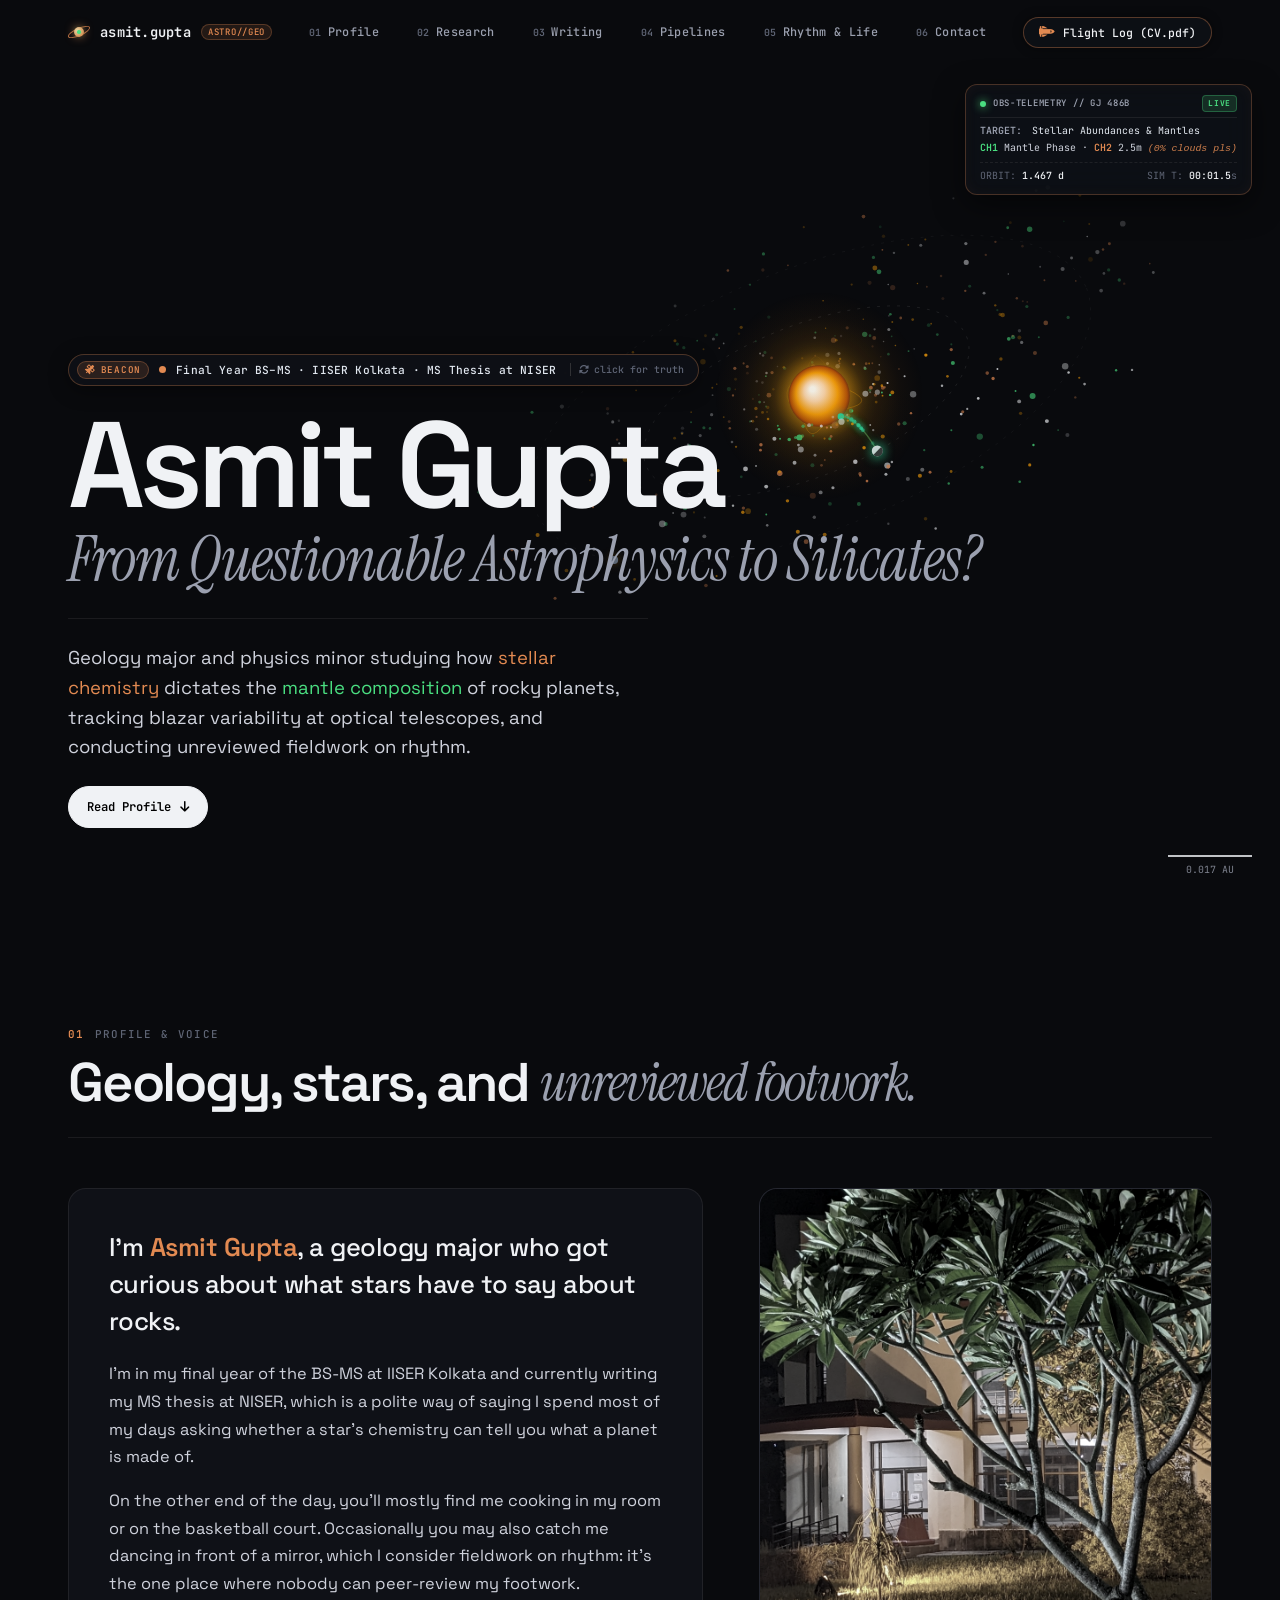
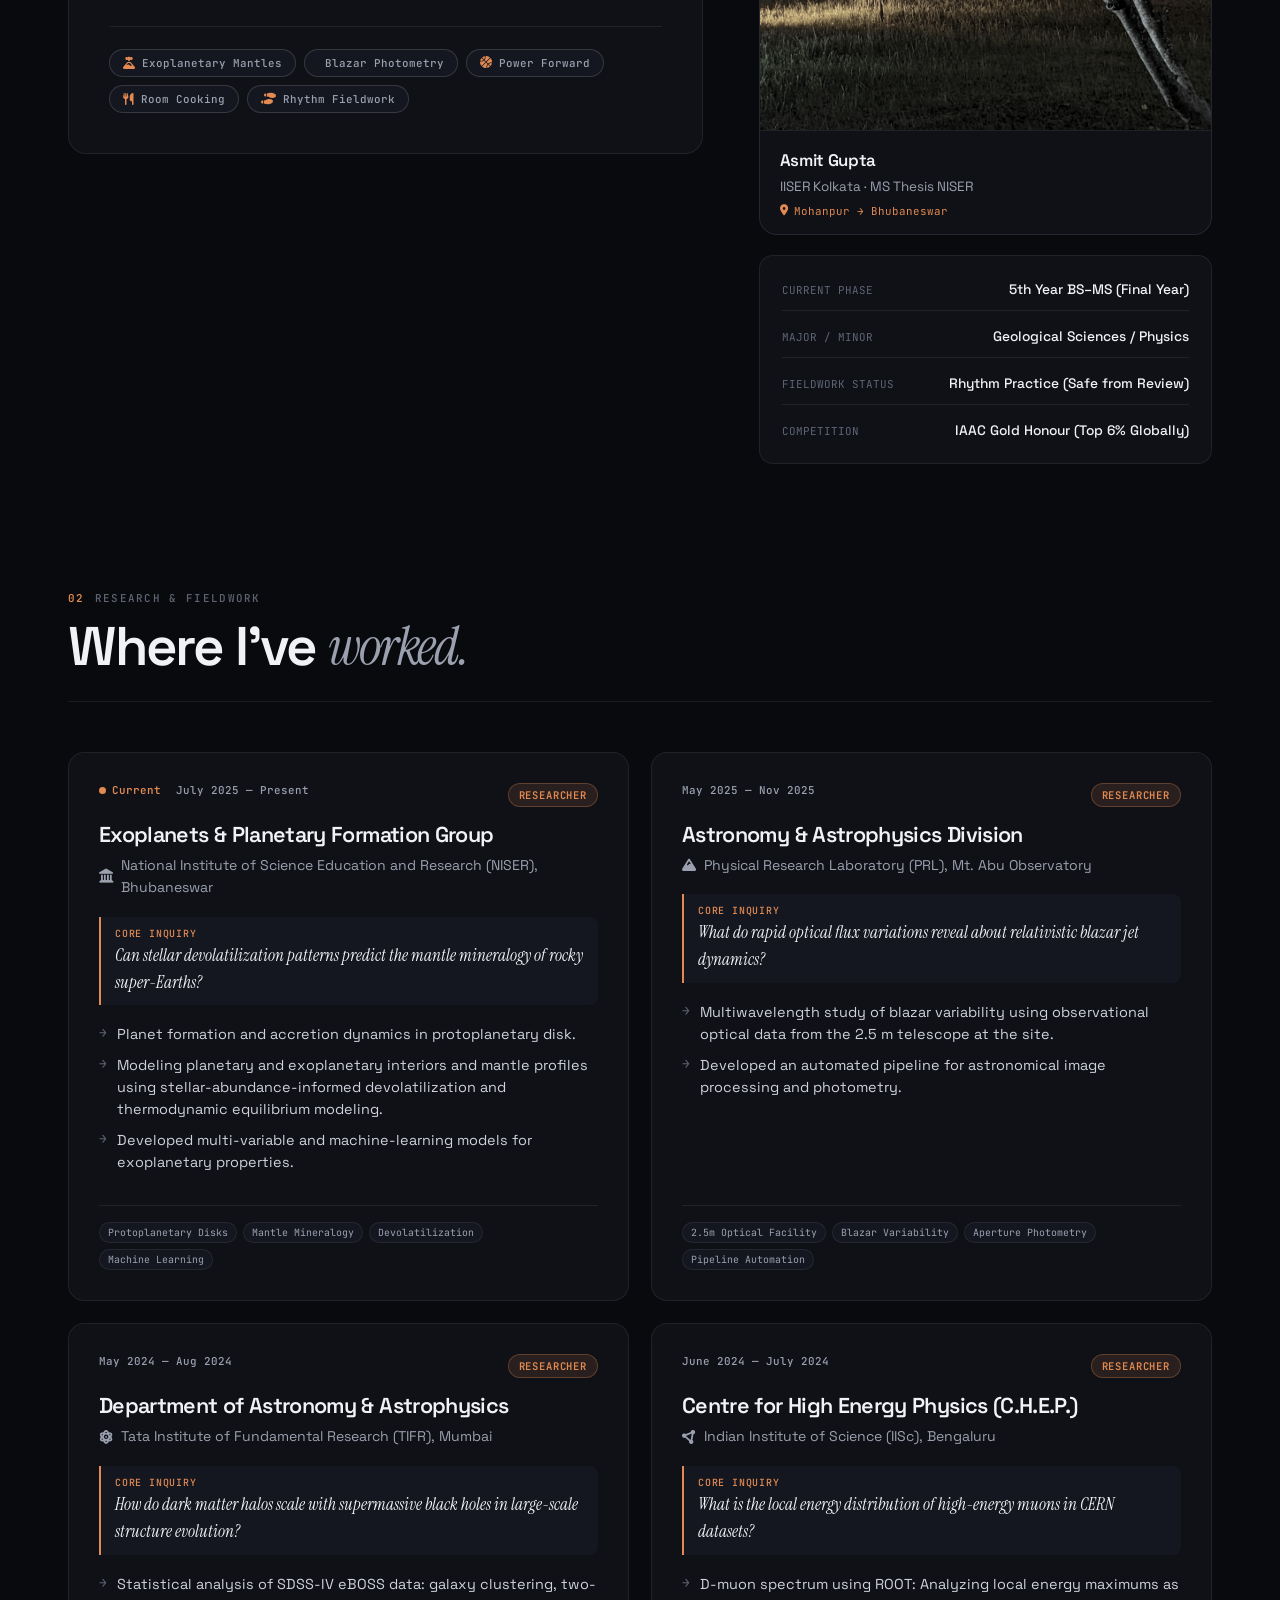
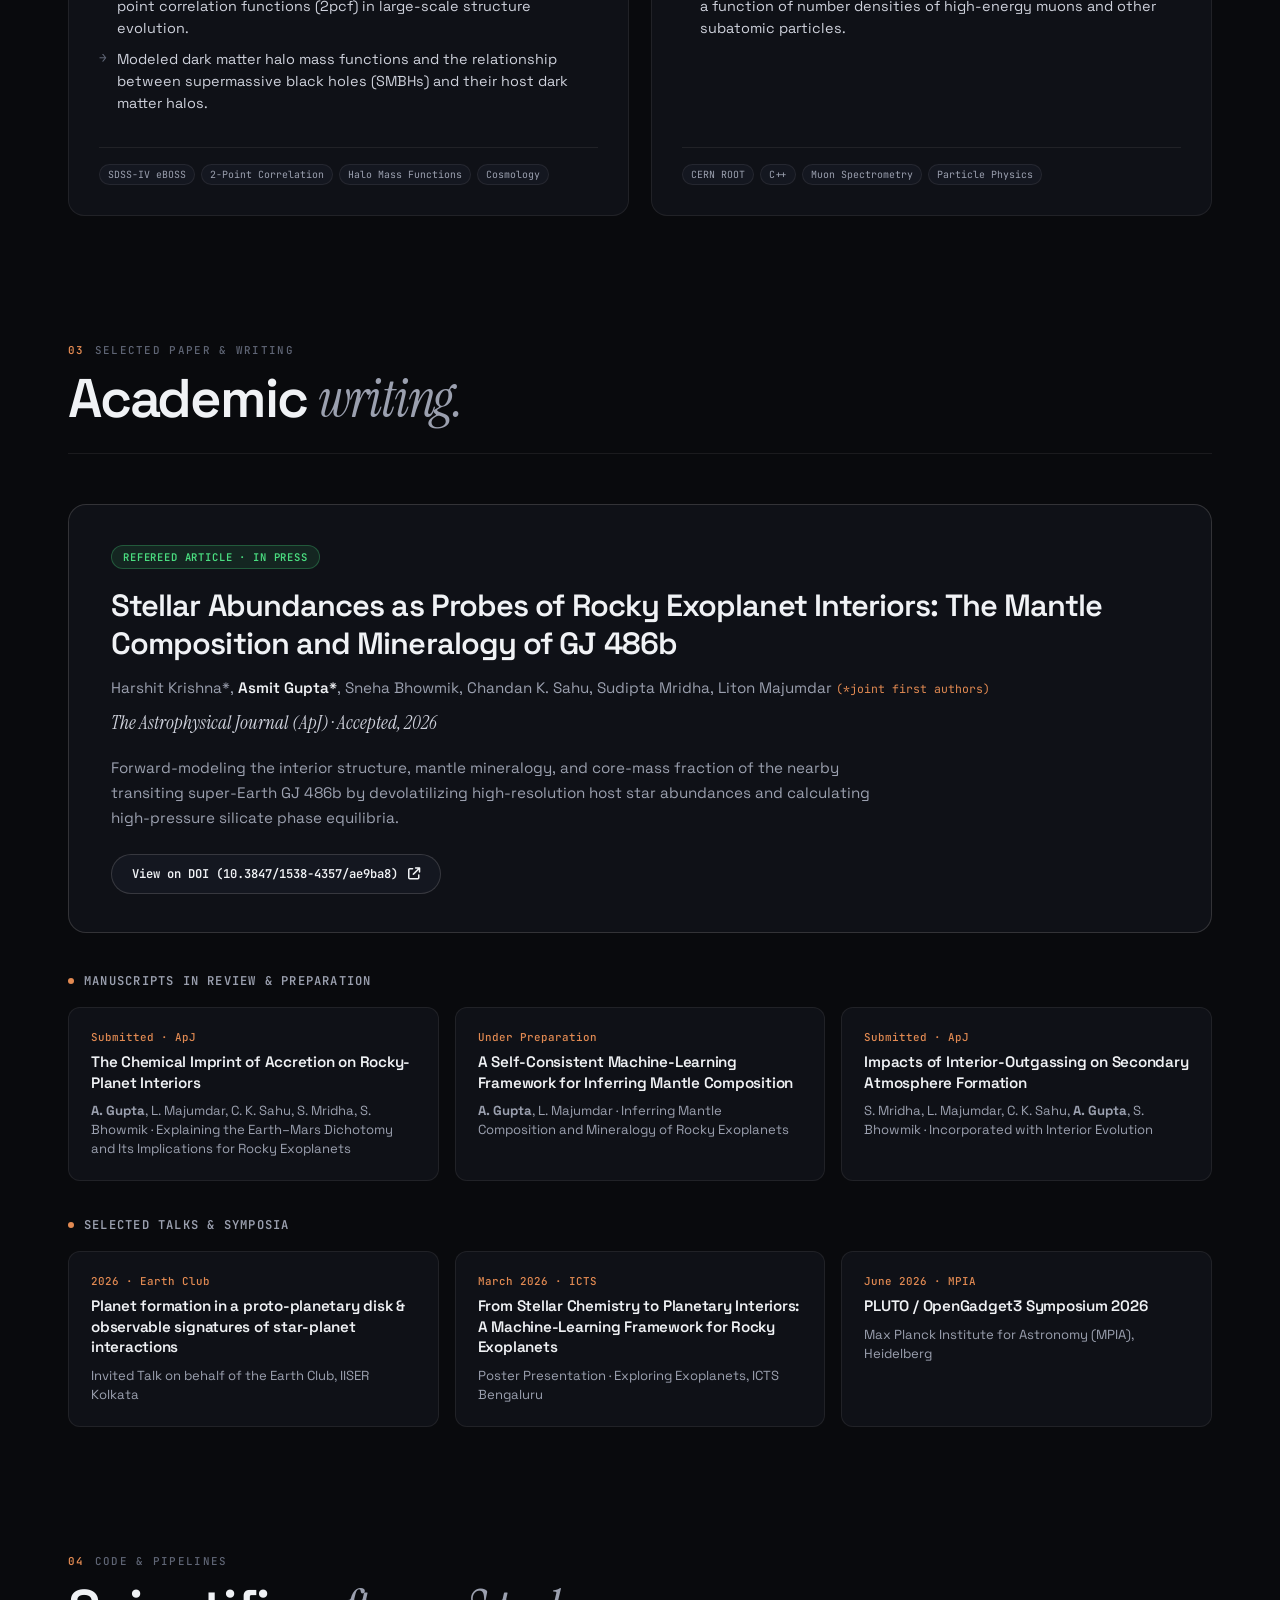
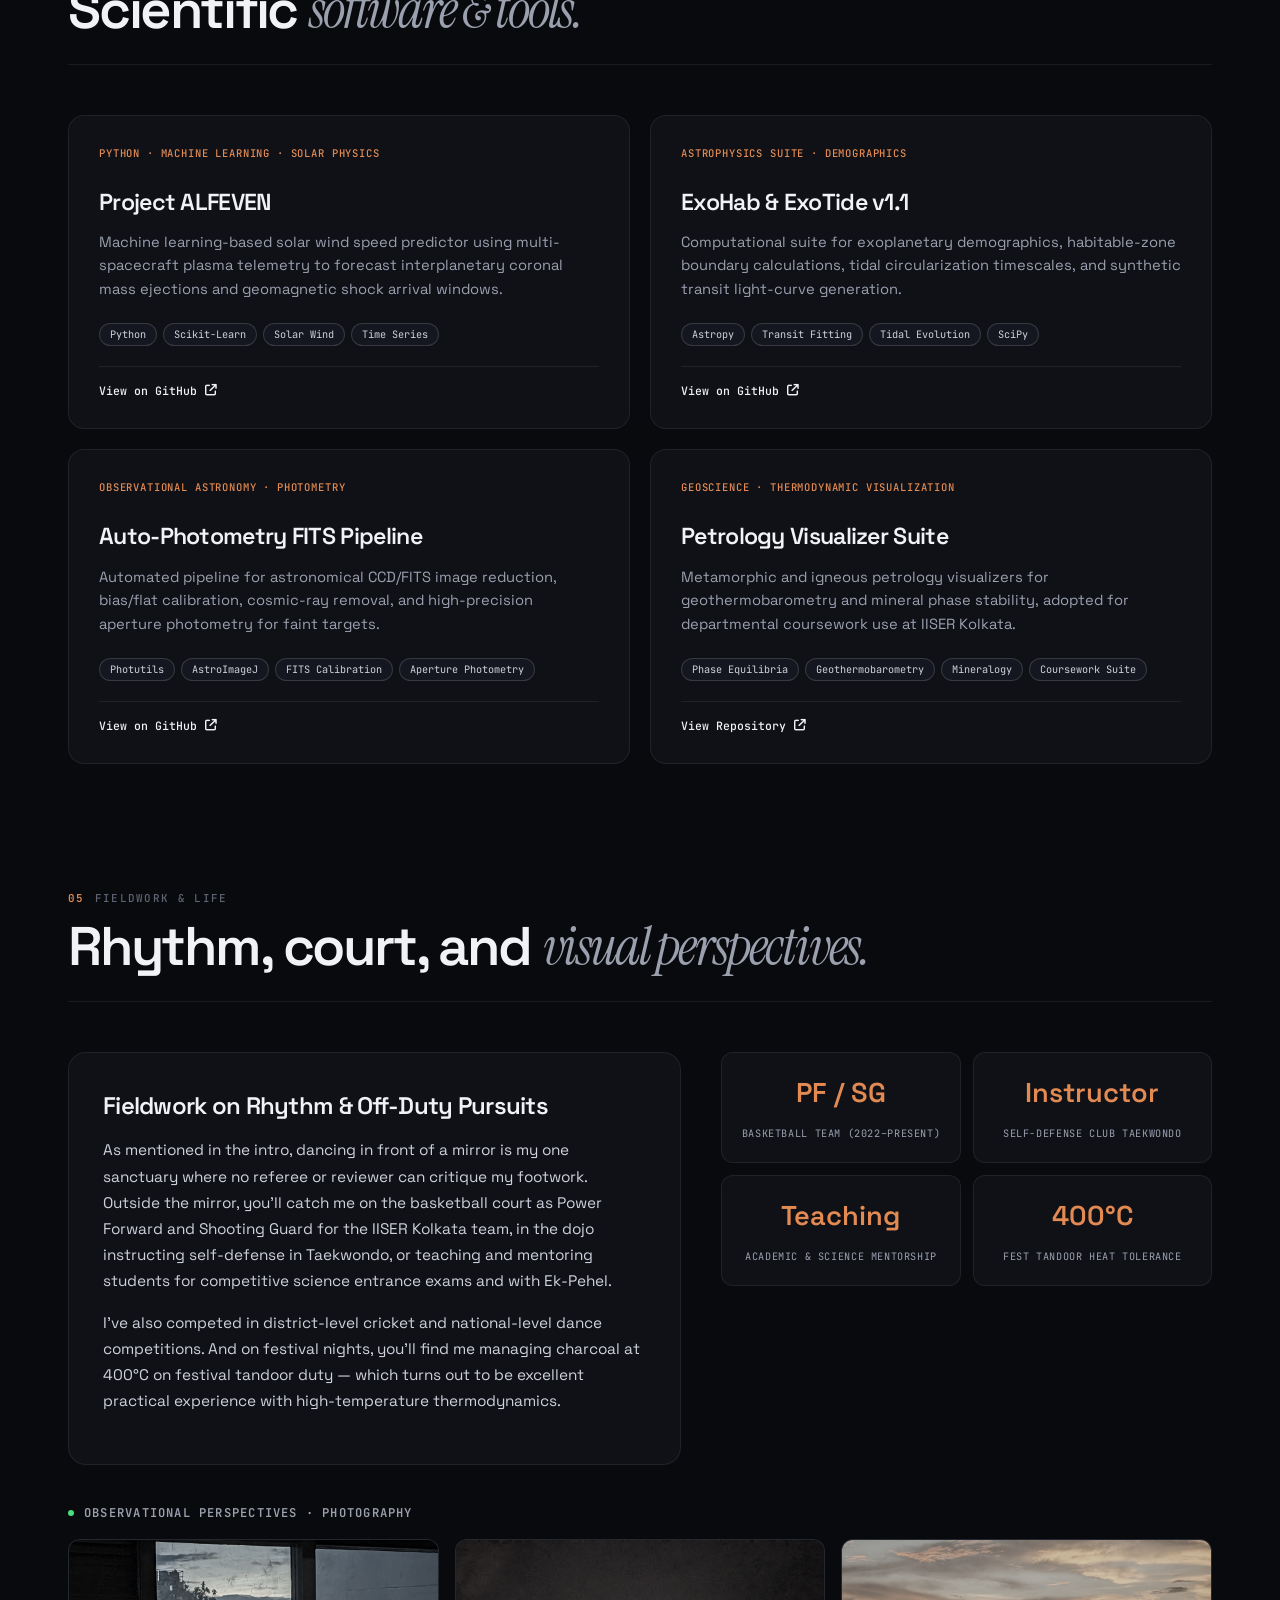
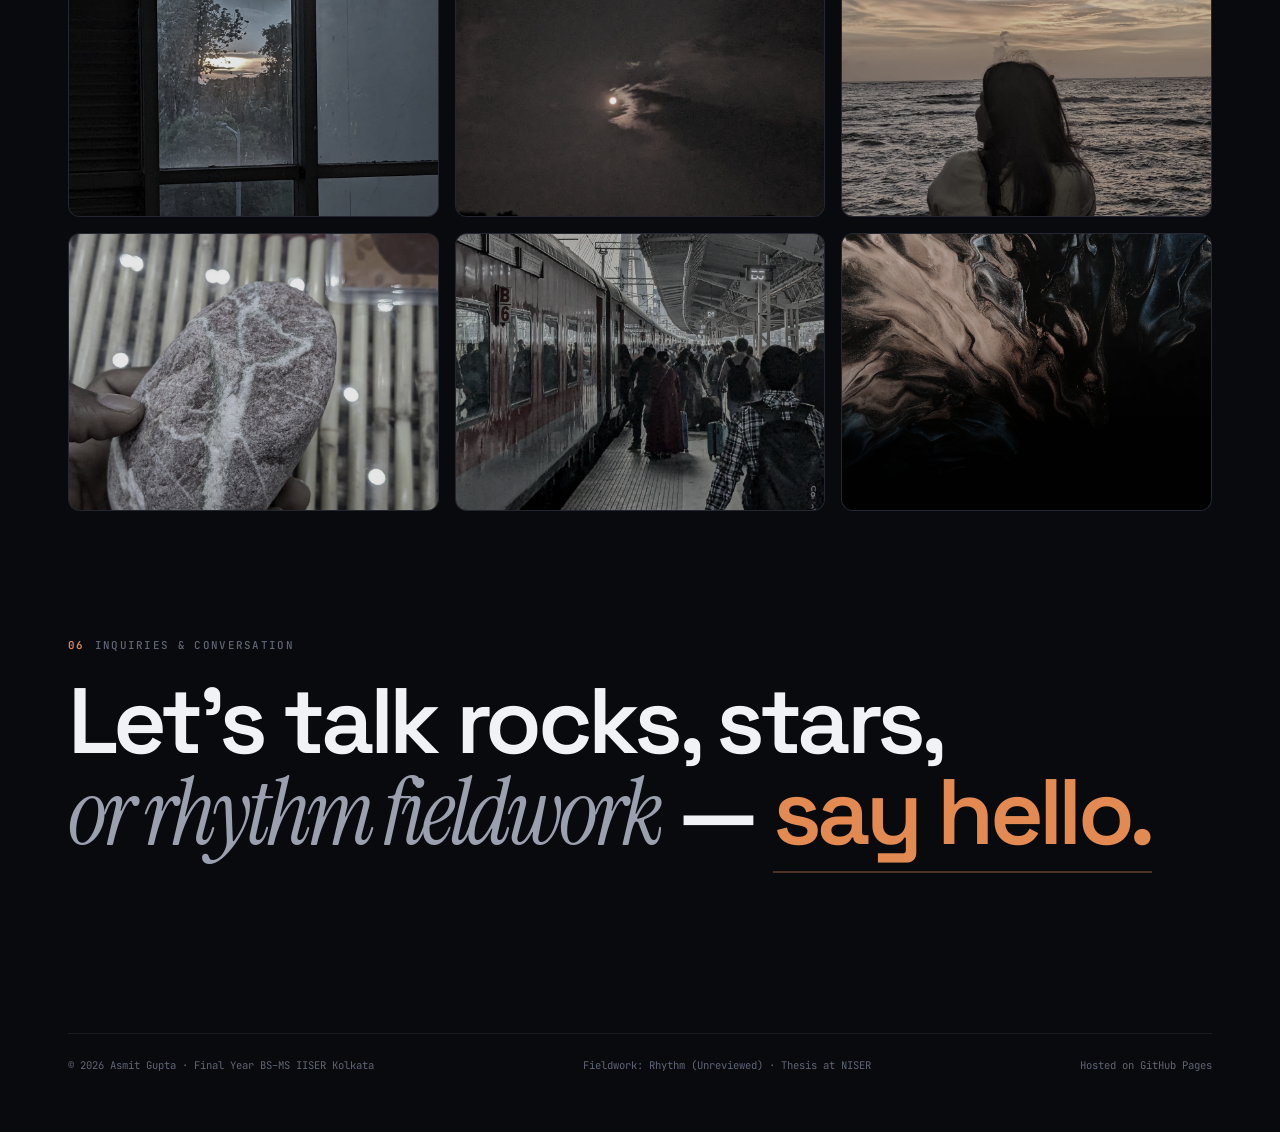
==== commit 1cb3bedc: "style(ui-ux): add playful astro flight-deck theme to navbar, status beacon, and telemetry console" ====
--- a/index.html
+++ b/index.html
@@ -37,7 +37,13 @@
   <header class="nav" id="nav">
     <div class="wrap nav-inner">
       <a href="#top" class="brand" aria-label="Asmit Gupta Homepage">
-        <span class="brand-dot"></span>asmit.gupta
+        <span class="brand-planet" aria-hidden="true">
+          <span class="planet-core"></span>
+          <span class="planet-ring"></span>
+          <span class="planet-moon"></span>
+        </span>
+        <span class="brand-text">asmit.gupta</span>
+        <span class="brand-sub">astro//geo</span>
       </a>
 
       <button class="menu-btn" id="menuBtn" aria-label="Toggle navigation menu" aria-expanded="false">
@@ -45,16 +51,16 @@
       </button>
 
       <ul class="nav-links" id="navLinks">
-        <li><a href="#about">01 / Profile</a></li>
-        <li><a href="#research">02 / Research</a></li>
-        <li><a href="#publications">03 / Writing</a></li>
-        <li><a href="#tools">04 / Pipelines</a></li>
-        <li><a href="#life">05 / Rhythm &amp; Life</a></li>
-        <li><a href="#contact">06 / Contact</a></li>
+        <li><a href="#about"><span class="nav-num">01</span> Profile</a></li>
+        <li><a href="#research"><span class="nav-num">02</span> Research</a></li>
+        <li><a href="#publications"><span class="nav-num">03</span> Writing</a></li>
+        <li><a href="#tools"><span class="nav-num">04</span> Pipelines</a></li>
+        <li><a href="#life"><span class="nav-num">05</span> Rhythm &amp; Life</a></li>
+        <li><a href="#contact"><span class="nav-num">06</span> Contact</a></li>
       </ul>
 
       <a href="cv.pdf" target="_blank" rel="noopener noreferrer" class="nav-cv" aria-label="Download Official Curriculum Vitae PDF">
-        <i class="fas fa-file-pdf"></i> CV.pdf
+        <i class="fa-solid fa-shuttle-space"></i> Flight Log (CV.pdf)
       </a>
     </div>
   </header>
@@ -66,11 +72,28 @@
     <!-- Interactive Canvas: Protoplanetary Shear, Keplerian Orbits & Alfvén Wings -->
     <canvas id="field" aria-hidden="true"></canvas>
 
-    <!-- Scientific Telemetry HUD (Consolidated on top-right to prevent any overlap with hero identity) -->
+    <!-- Scientific Telemetry HUD (Astro Flight-Deck Console) -->
     <div class="hud hud-tr" aria-hidden="true">
-      <b>TARGET</b> Stellar Abundances &amp; Rocky Mantles<br>
-      <span class="c1">CH1</span> Mantle Mineralogy · <span class="c2">CH2</span> Optical Photometry (2.5m)<br>
-      <b>ORBIT</b> GJ 486b (1.467 d) · <b>T</b> <span id="clock">00:00.0</span> s
+      <div class="hud-console">
+        <div class="hud-header">
+          <span class="hud-blip"></span>
+          <span class="hud-title">OBS-TELEMETRY // GJ 486b</span>
+          <span class="hud-ping">LIVE</span>
+        </div>
+        <div class="hud-body">
+          <div class="hud-row">
+            <span class="hud-label">TARGET:</span>
+            <span class="hud-val">Stellar Abundances &amp; Mantles</span>
+          </div>
+          <div class="hud-row">
+            <span class="c1">CH1</span> Mantle Phase · <span class="c2">CH2</span> 2.5m <em>(0% clouds pls)</em>
+          </div>
+          <div class="hud-row hud-meta">
+            <span>ORBIT: <b>1.467 d</b></span>
+            <span>SIM T: <b id="clock">00:00.0</b>s</span>
+          </div>
+        </div>
+      </div>
     </div>
 
     <div class="scalebar" aria-hidden="true">
@@ -79,10 +102,12 @@
 
     <!-- Hero Content: Name Strictly on Top-Left -->
     <div class="wrap hero-content">
-      <!-- Interactive Status Pill -->
-      <div class="status rv" id="statusPill" role="button" tabindex="0" title="Click or press Enter to cycle status" aria-label="Current status: Final Year BS–MS · IISER Kolkata · MS Thesis at NISER. Click or press Enter to cycle status">
-        <span class="pulse"></span>
+      <!-- Interactive Status Pill (Astro Mission Control Beacon) -->
+      <div class="status rv" id="statusPill" role="button" tabindex="0" title="Click or press Enter to cycle student truth" aria-label="Current status: Final Year BS–MS · IISER Kolkata · MS Thesis at NISER. Click or press Enter to cycle status">
+        <span class="status-badge"><i class="fa-solid fa-satellite"></i> BEACON</span>
+        <span class="pulse" aria-hidden="true"></span>
         <span class="status-text">Final Year BS–MS · IISER Kolkata · MS Thesis at NISER</span>
+        <span class="status-hint"><i class="fa-solid fa-rotate"></i> click for truth</span>
       </div>
 
       <!-- Top-Left Name with Authentic Tagline -->
--- a/assets/css/style.css
+++ b/assets/css/style.css
@@ -76,35 +76,129 @@
   gap: 10px;
   font: 600 .86rem var(--mono);
   letter-spacing: .02em;
-}
-.brand-dot {
-  width: 9px;
-  height: 9px;
+  text-decoration: none;
+}
+.brand-planet {
+  position: relative;
+  width: 22px;
+  height: 22px;
+  display: inline-flex;
+  align-items: center;
+  justify-content: center;
+}
+.planet-core {
+  width: 10px;
+  height: 10px;
   border-radius: 50%;
-  background: var(--amber);
-  box-shadow: 0 0 12px var(--amber);
+  background: radial-gradient(circle at 35% 35%, #fed7aa, var(--amber) 70%, #9a3412 100%);
+  box-shadow: 0 0 10px rgba(226, 138, 82, 0.7);
+  z-index: 2;
+}
+.planet-ring {
+  position: absolute;
+  width: 24px;
+  height: 8px;
+  border-radius: 50%;
+  border: 1.5px solid rgba(226, 138, 82, 0.75);
+  transform: rotate(-24deg);
+  pointer-events: none;
+  z-index: 1;
+}
+.planet-moon {
+  position: absolute;
+  width: 3.5px;
+  height: 3.5px;
+  border-radius: 50%;
+  background: var(--sage);
+  box-shadow: 0 0 6px var(--sage);
+  top: 50%;
+  left: 50%;
+  margin-top: -1.75px;
+  margin-left: -1.75px;
+  animation: moonOrbit 4.5s linear infinite;
+  z-index: 3;
+}
+@keyframes moonOrbit {
+  0% { transform: rotate(0deg) translateX(13px) rotate(0deg); }
+  100% { transform: rotate(360deg) translateX(13px) rotate(-360deg); }
+}
+.brand-text {
+  color: var(--text);
+  font-weight: 600;
+}
+.brand-sub {
+  font-size: .56rem;
+  font-weight: 500;
+  letter-spacing: .08em;
+  color: var(--amber);
+  background: rgba(226, 138, 82, 0.12);
+  border: 1px solid rgba(226, 138, 82, 0.28);
+  padding: 1px 6px;
+  border-radius: 999px;
+  text-transform: uppercase;
 }
 .nav-links {
   display: flex;
-  gap: 28px;
+  gap: 12px;
   list-style: none;
+  align-items: center;
 }
 .nav-links a {
+  display: inline-flex;
+  align-items: center;
+  gap: 6px;
   font: 500 .74rem var(--mono);
   color: var(--muted);
-  letter-spacing: .04em;
+  letter-spacing: .03em;
+  padding: 6px 12px;
+  border-radius: 999px;
+  border: 1px solid transparent;
+  transition: all .2s ease;
+}
+.nav-links a .nav-num {
+  font-size: .62rem;
+  color: var(--dim);
+  font-weight: 600;
   transition: color .2s;
 }
-.nav-links a:hover, .nav-links a.active { color: var(--text); }
+.nav-links a:hover,
+.nav-links a.active {
+  color: var(--text);
+  background: rgba(226, 138, 82, 0.08);
+  border-color: rgba(226, 138, 82, 0.2);
+}
+.nav-links a:hover .nav-num,
+.nav-links a.active .nav-num {
+  color: var(--amber);
+}
 .nav-cv {
+  display: inline-flex;
+  align-items: center;
+  gap: 8px;
   font: 500 .72rem var(--mono);
-  border: 1px solid var(--line-2);
-  padding: 8px 15px;
+  border: 1px solid rgba(226, 138, 82, 0.35);
+  background: rgba(14, 17, 23, .8);
+  padding: 7px 15px;
   border-radius: 999px;
-  transition: .2s;
-  color: var(--text);
-}
-.nav-cv:hover { border-color: var(--amber); color: var(--amber); }
+  transition: all .25s cubic-bezier(0.16, 1, 0.3, 1);
+  color: var(--text);
+  box-shadow: 0 0 10px rgba(0, 0, 0, 0.5);
+}
+.nav-cv i {
+  color: var(--amber);
+  font-size: .78rem;
+  transition: transform .3s ease;
+}
+.nav-cv:hover {
+  border-color: var(--amber);
+  background: rgba(226, 138, 82, 0.16);
+  color: #fff;
+  box-shadow: 0 0 16px rgba(226, 138, 82, 0.3);
+  transform: translateY(-1px);
+}
+.nav-cv:hover i {
+  transform: translateY(-2px) rotate(-14deg);
+}
 .menu-btn {
   display: none;
   background: none;
@@ -145,19 +239,103 @@
     linear-gradient(to bottom, transparent 55%, var(--bg) 100%);
 }
 
-/* Scientific HUD Telemetry */
+/* Scientific Telemetry Console HUD */
 .hud {
   position: absolute;
   z-index: 3;
-  font: 400 .64rem/1.7 var(--mono);
+  pointer-events: none;
+}
+.hud-tr {
+  top: 84px;
+  right: 28px;
+}
+.hud-console {
+  background: rgba(14, 17, 23, 0.84);
+  backdrop-filter: blur(14px);
+  -webkit-backdrop-filter: blur(14px);
+  border: 1px solid rgba(226, 138, 82, 0.28);
+  border-radius: 12px;
+  padding: 10px 14px;
+  font: 400 .62rem/1.65 var(--mono);
+  box-shadow: 0 10px 30px rgba(0, 0, 0, 0.5), inset 0 0 14px rgba(226, 138, 82, 0.04);
+  max-width: 320px;
+  pointer-events: auto;
+  transition: border-color .3s, box-shadow .3s;
+}
+.hud-console:hover {
+  border-color: rgba(226, 138, 82, 0.5);
+  box-shadow: 0 10px 35px rgba(0, 0, 0, 0.6), 0 0 16px rgba(226, 138, 82, 0.18);
+}
+.hud-header {
+  display: flex;
+  align-items: center;
+  gap: 7px;
+  padding-bottom: 5px;
+  margin-bottom: 5px;
+  border-bottom: 1px solid var(--line);
+  font-size: .56rem;
+  letter-spacing: .08em;
+  text-transform: uppercase;
+}
+.hud-blip {
+  width: 6px;
+  height: 6px;
+  border-radius: 50%;
+  background: var(--sage);
+  box-shadow: 0 0 8px var(--sage);
+  animation: pulseGreen 1.8s infinite;
+}
+@keyframes pulseGreen {
+  70% { box-shadow: 0 0 0 6px rgba(74, 222, 128, 0); }
+  100% { box-shadow: 0 0 0 0 rgba(74, 222, 128, 0); }
+}
+.hud-title {
+  color: var(--muted);
+  font-weight: 600;
+}
+.hud-ping {
+  margin-left: auto;
+  font-size: .5rem;
+  padding: 1px 5px;
+  border-radius: 4px;
+  background: rgba(74, 222, 128, 0.15);
+  border: 1px solid rgba(74, 222, 128, 0.3);
+  color: var(--sage);
+  font-weight: 700;
+}
+.hud-body {
+  color: #cfd2dc;
+}
+.hud-row {
+  white-space: nowrap;
+}
+.hud-label {
+  color: var(--muted);
+  font-weight: 600;
+  margin-right: 4px;
+}
+.hud-val {
+  color: #e2e8f0;
+}
+.hud-row em {
+  font-style: italic;
+  color: var(--amber);
+  opacity: 0.9;
+}
+.hud-meta {
+  display: flex;
+  justify-content: space-between;
+  margin-top: 5px;
+  padding-top: 5px;
+  border-top: 1px dashed var(--line);
   color: var(--dim);
-  letter-spacing: .06em;
-  pointer-events: none;
-}
-.hud-tr { top: 88px; right: 28px; text-align: right; }
-.hud b { color: var(--muted); font-weight: 500; }
-.hud .c1 { color: var(--sage); }
-.hud .c2 { color: var(--amber); }
+}
+.hud-meta b {
+  color: #f0f2f5;
+  font-weight: 500;
+}
+.hud .c1 { color: var(--sage); font-weight: 600; }
+.hud .c2 { color: var(--amber); font-weight: 600; }
 
 .scalebar {
   position: absolute;
@@ -190,14 +368,54 @@
   gap: 10px;
   font: 500 .7rem var(--mono);
   color: var(--muted);
-  border: 1px solid var(--line-2);
-  background: rgba(14, 17, 23, .7);
-  backdrop-filter: blur(8px);
-  padding: 7px 14px 7px 11px;
+  border: 1px solid rgba(226, 138, 82, 0.3);
+  background: rgba(14, 17, 23, .88);
+  backdrop-filter: blur(12px);
+  padding: 6px 14px 6px 8px;
   border-radius: 999px;
   margin-bottom: 24px;
   cursor: pointer;
-  transition: .2s;
+  transition: all .25s ease;
+  user-select: none;
+  box-shadow: 0 4px 20px rgba(0, 0, 0, 0.4);
+}
+.status-badge {
+  display: inline-flex;
+  align-items: center;
+  gap: 5px;
+  font-size: .58rem;
+  letter-spacing: .08em;
+  text-transform: uppercase;
+  color: var(--amber);
+  background: rgba(226, 138, 82, 0.14);
+  border: 1px solid rgba(226, 138, 82, 0.32);
+  padding: 2px 7px;
+  border-radius: 999px;
+  font-weight: 600;
+}
+.status-badge i {
+  font-size: .62rem;
+  animation: antennaWiggle 3.5s ease-in-out infinite;
+}
+@keyframes antennaWiggle {
+  0%, 100% { transform: rotate(0deg); }
+  25% { transform: rotate(-8deg); }
+  75% { transform: rotate(8deg); }
+}
+.status-text {
+  color: #e2e8f0;
+  letter-spacing: .015em;
+}
+.status-hint {
+  font-size: .62rem;
+  color: var(--dim);
+  margin-left: 4px;
+  display: inline-flex;
+  align-items: center;
+  gap: 5px;
+  border-left: 1px solid var(--line-2);
+  padding-left: 8px;
+  transition: color .2s;
 }
 .status:hover,
 .status:focus-visible {
@@ -205,6 +423,17 @@
   color: var(--text);
   outline: 2px solid var(--amber);
   outline-offset: 2px;
+  box-shadow: 0 0 18px rgba(226, 138, 82, 0.28);
+  transform: translateY(-1px);
+}
+.status:hover .status-hint,
+.status:focus-visible .status-hint {
+  color: var(--amber);
+}
+.status:hover .status-hint i,
+.status:focus-visible .status-hint i {
+  transform: rotate(180deg);
+  transition: transform .45s cubic-bezier(0.34, 1.56, 0.64, 1);
 }
 .pulse {
   width: 7px;
@@ -987,6 +1216,7 @@
   .profile-editorial, .dossier-grid, .pipelines-grid, .rhythm-layout, .talks-grid {
     grid-template-columns: 1fr;
   }
+  .hud-tr { display: none; }
   .scalebar { display: none; }
   .hero-sub { gap: 18px; }
   .hero-actions { justify-content: flex-start; }
@@ -1002,13 +1232,24 @@
     border-bottom: 1px solid var(--line);
     padding: 8px 28px 18px;
   }
-  .nav-links.open a { display: block; padding: 12px 0; font-size: .85rem; }
+  .nav-links.open a {
+    display: flex;
+    align-items: center;
+    gap: 8px;
+    padding: 12px 0;
+    font-size: .85rem;
+    border-radius: 0;
+    border: none;
+    border-bottom: 1px solid var(--line);
+  }
   .menu-btn { display: block; order: 3; }
   .nav-cv { display: inline-flex; font-size: .68rem; padding: 6px 12px; order: 2; margin-left: auto; margin-right: 10px; }
 }
 
 @media(max-width: 640px) {
   .wrap { padding: 0 18px; }
+  .brand-sub { display: none; }
+  .status-hint { display: none; }
   .hud-tr { display: none; }
   .scalebar { display: none; }
   section.block { padding-top: 80px; }
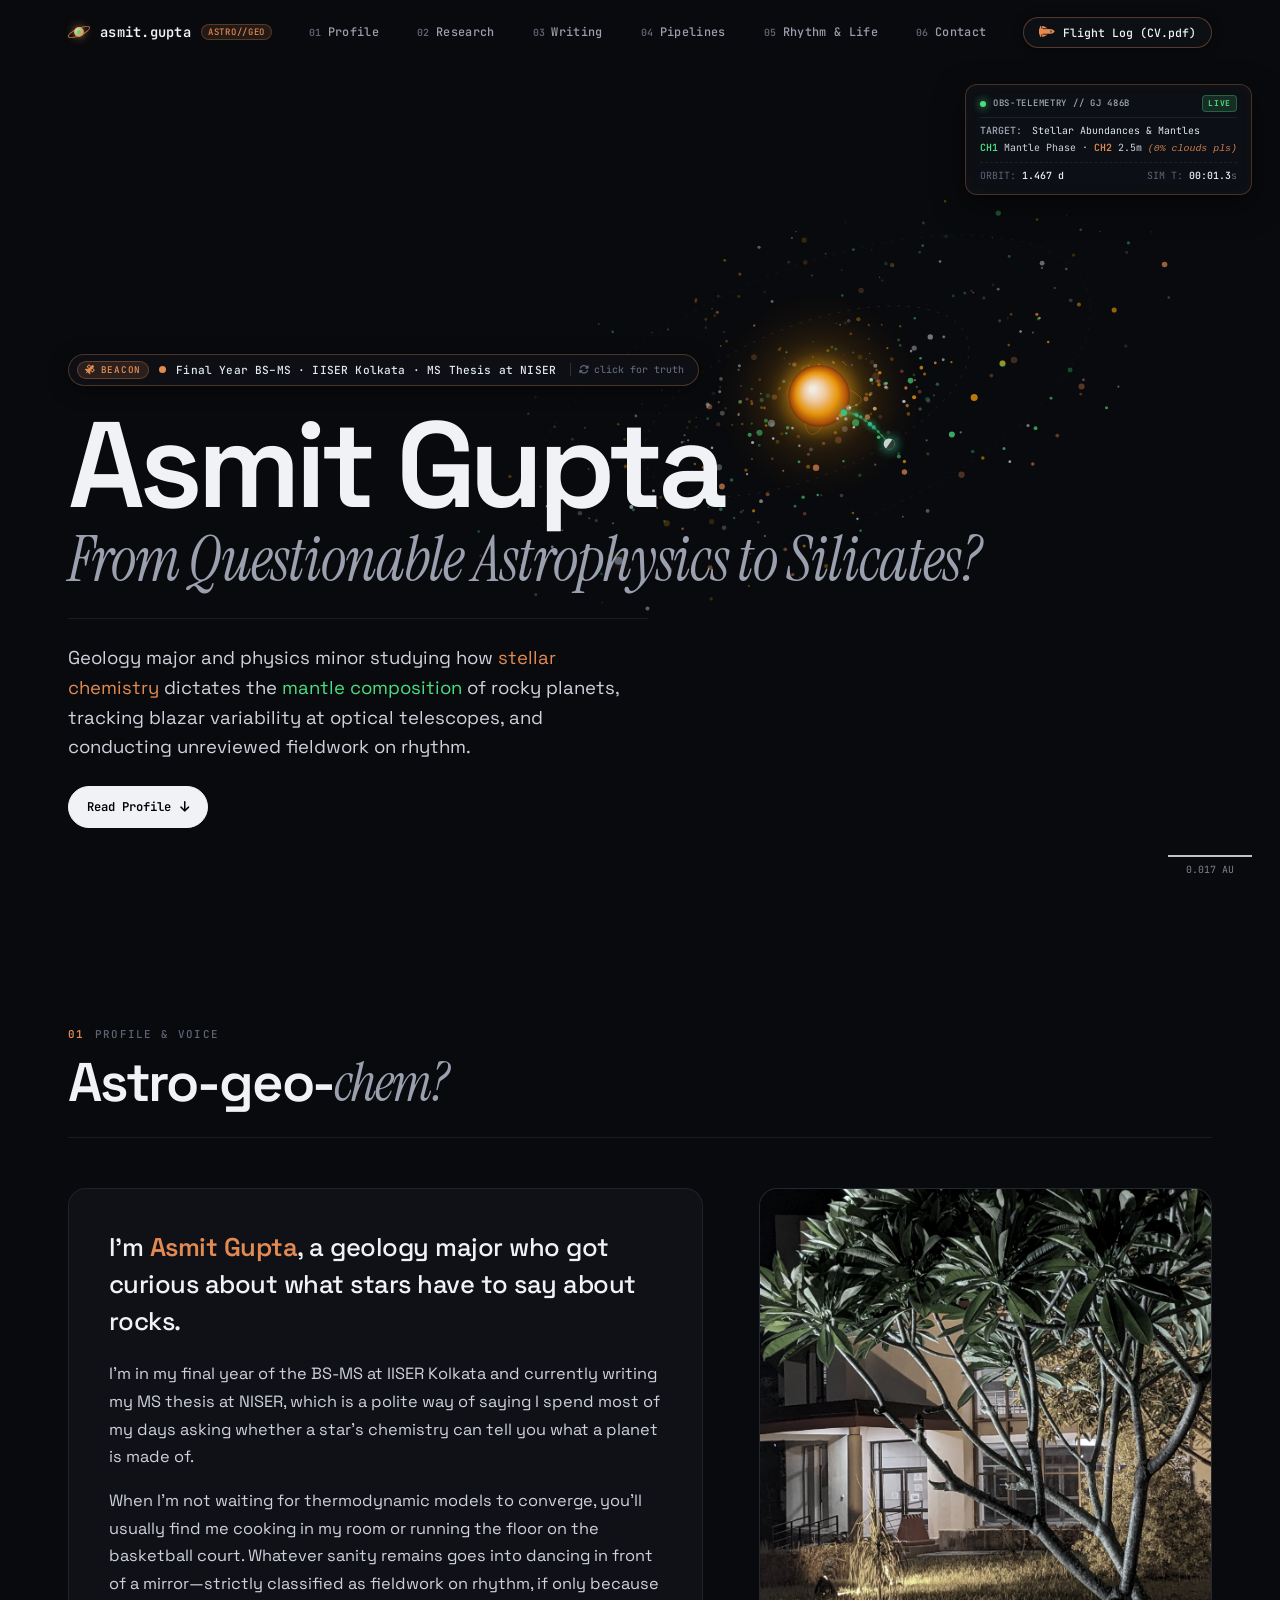
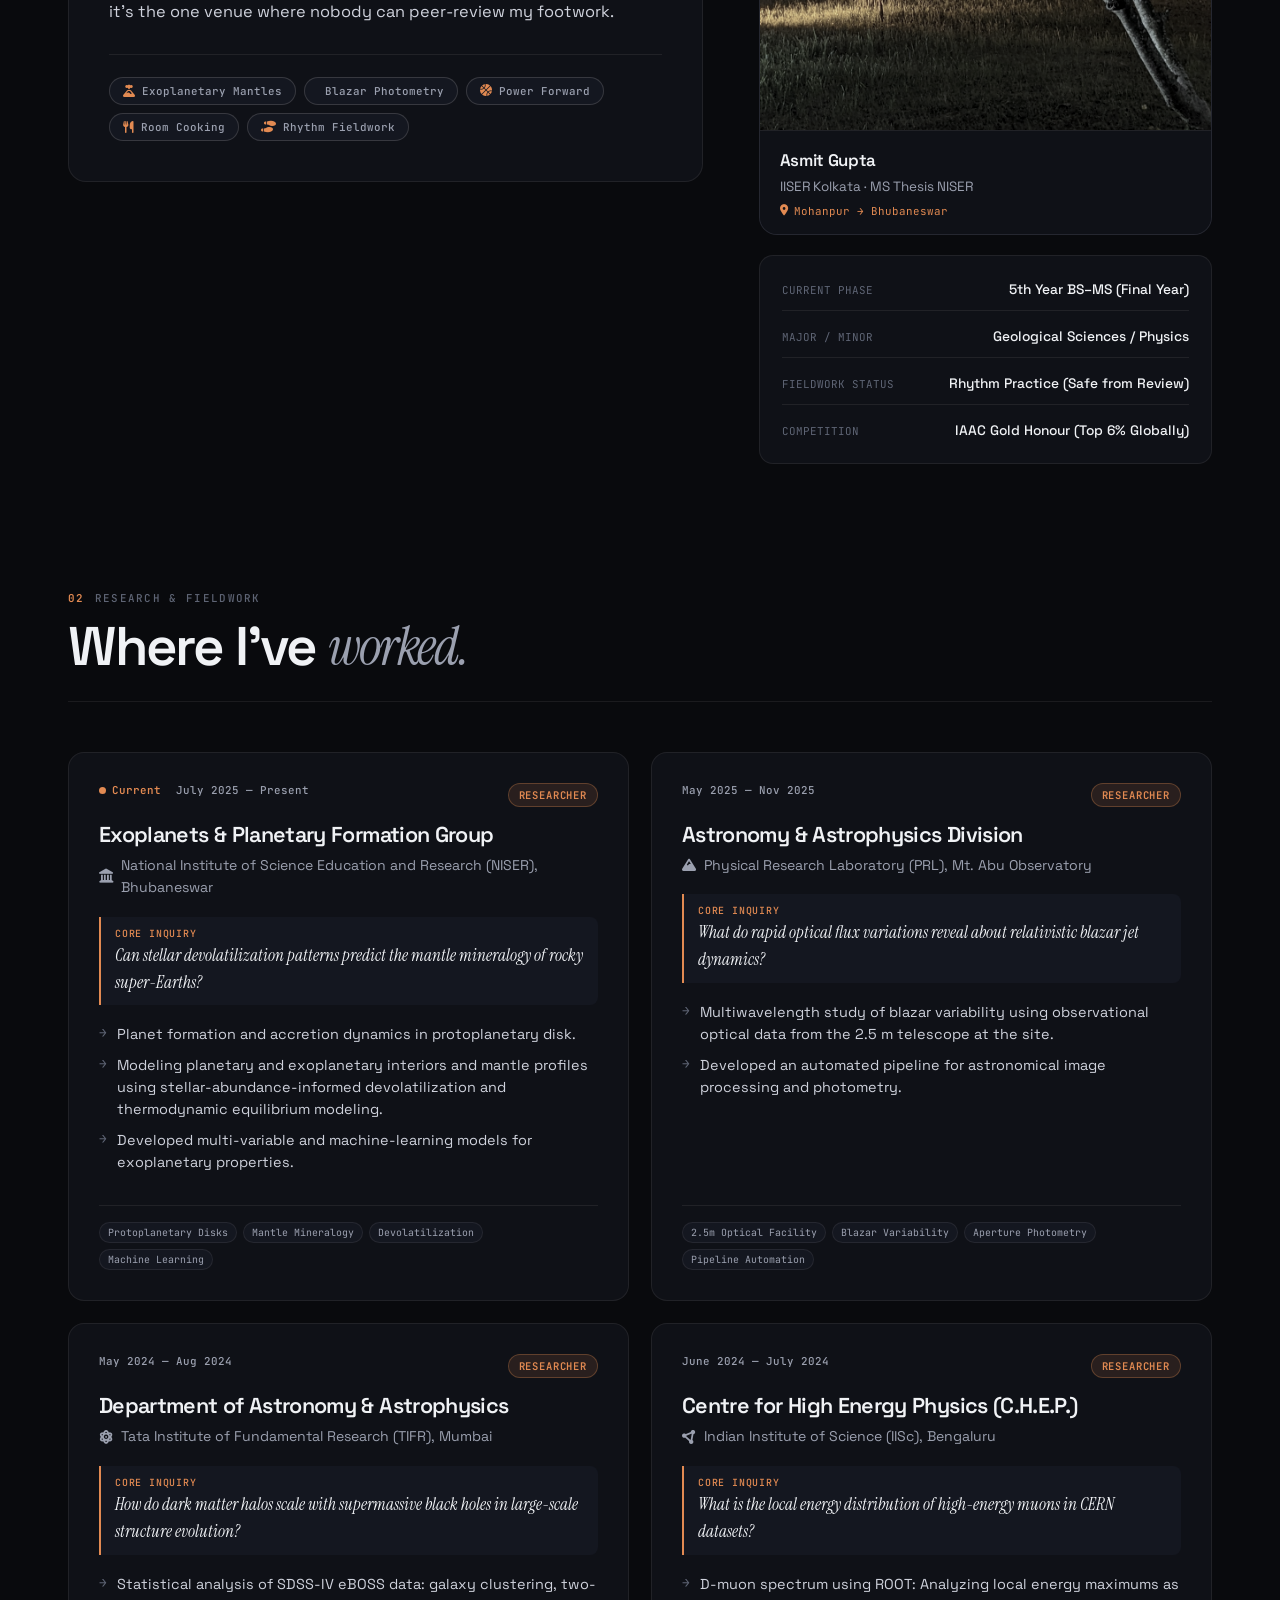
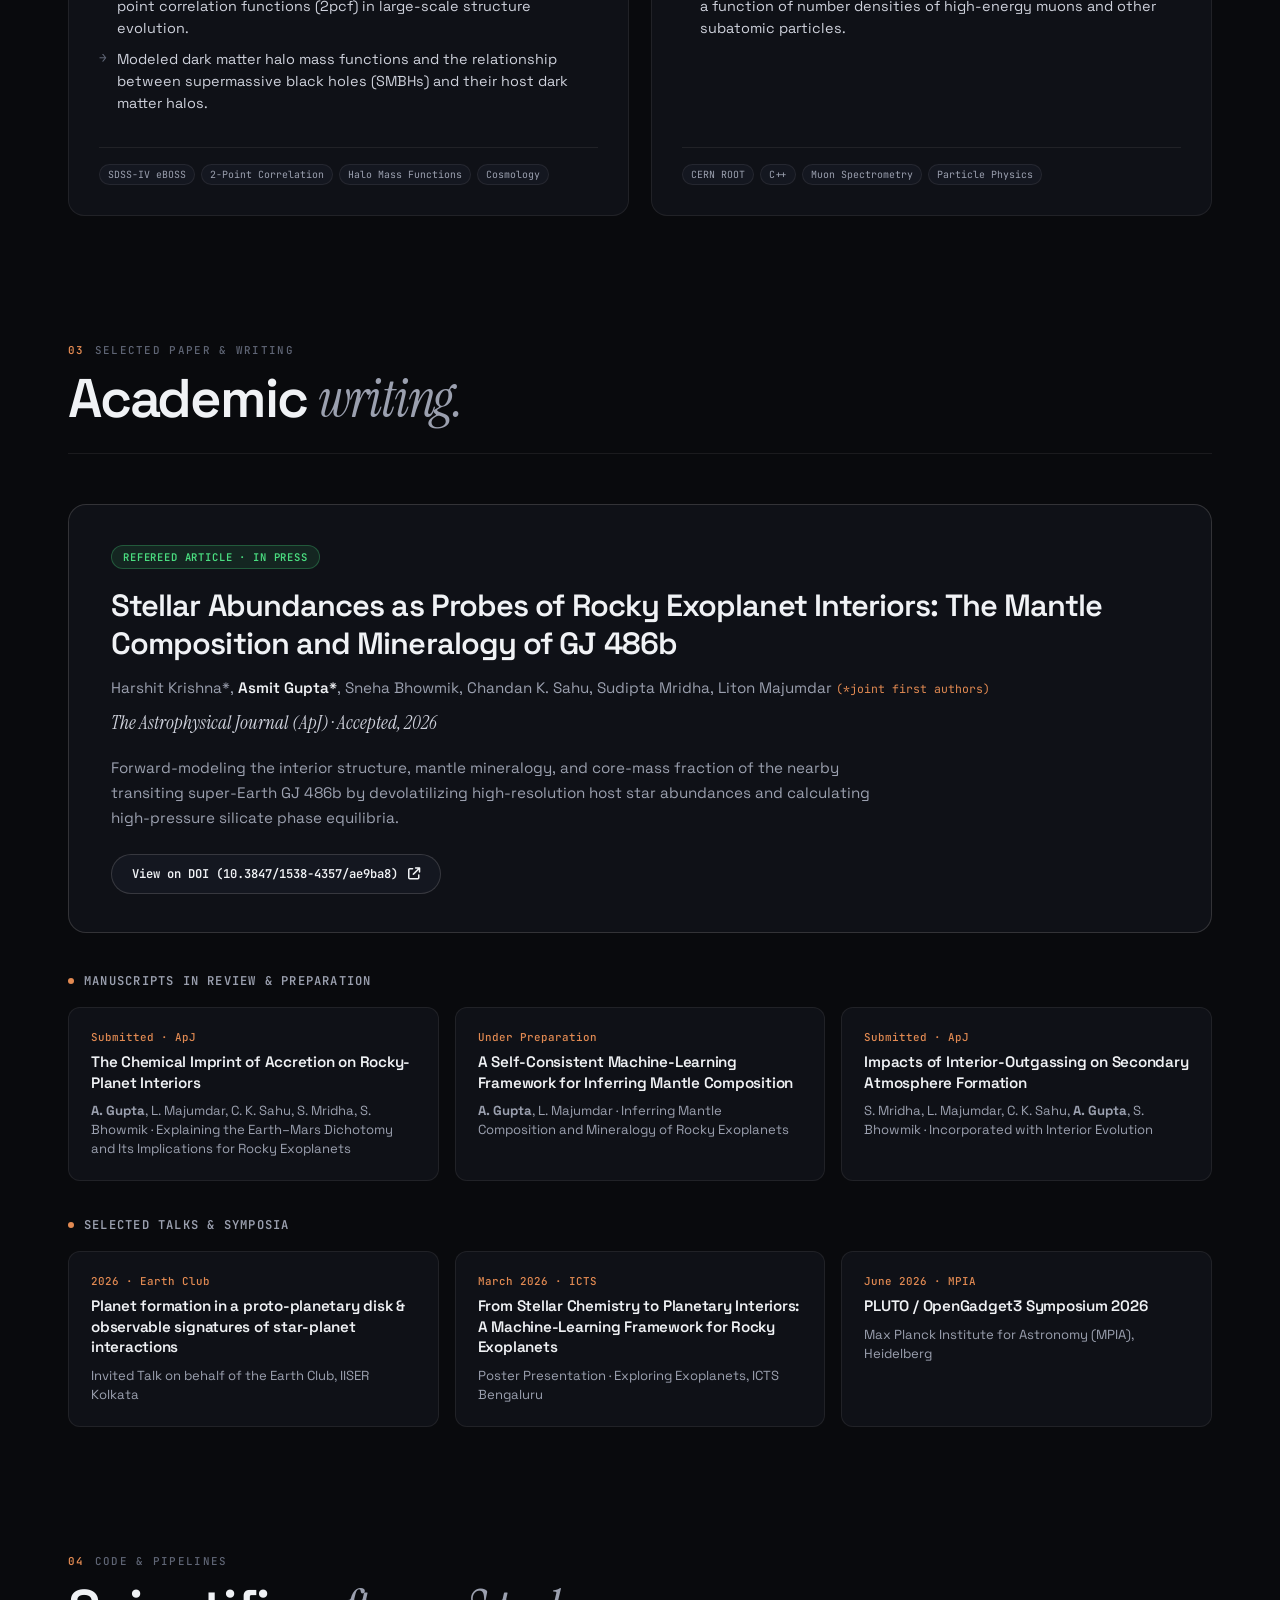
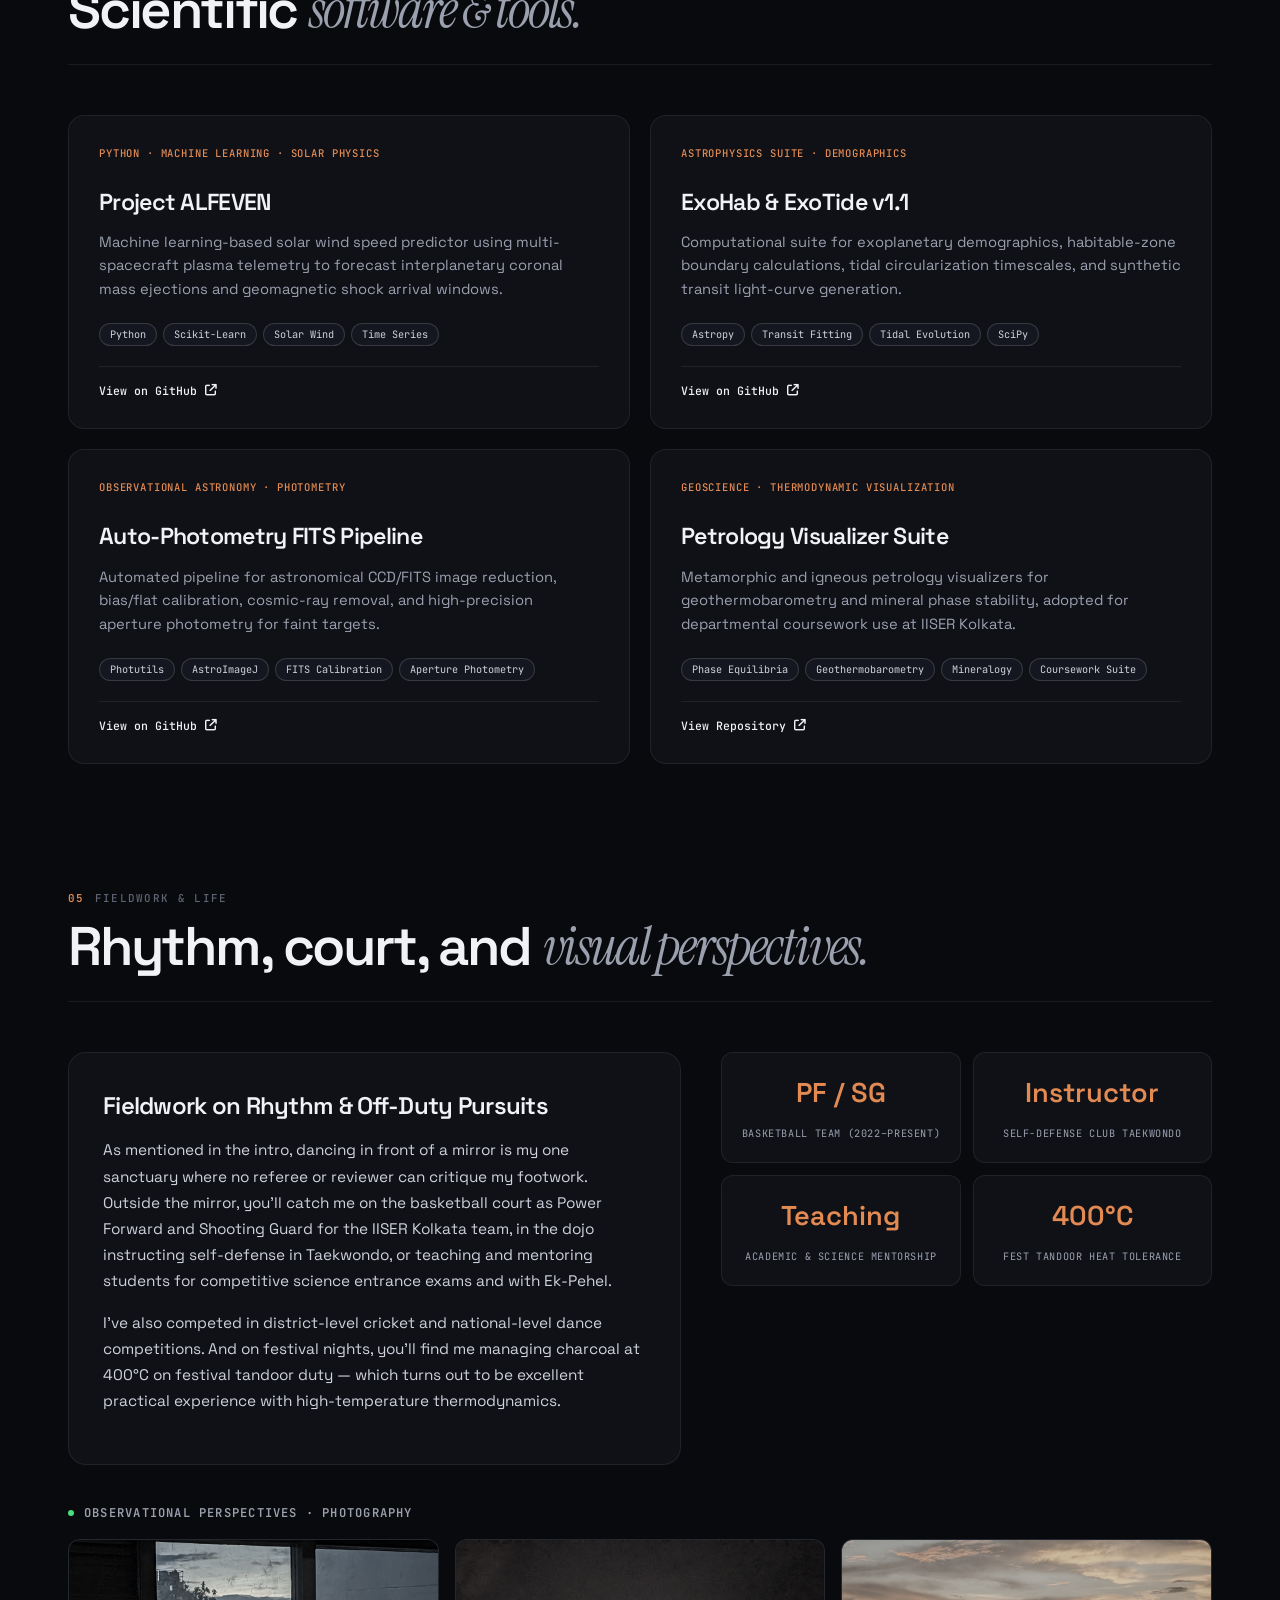
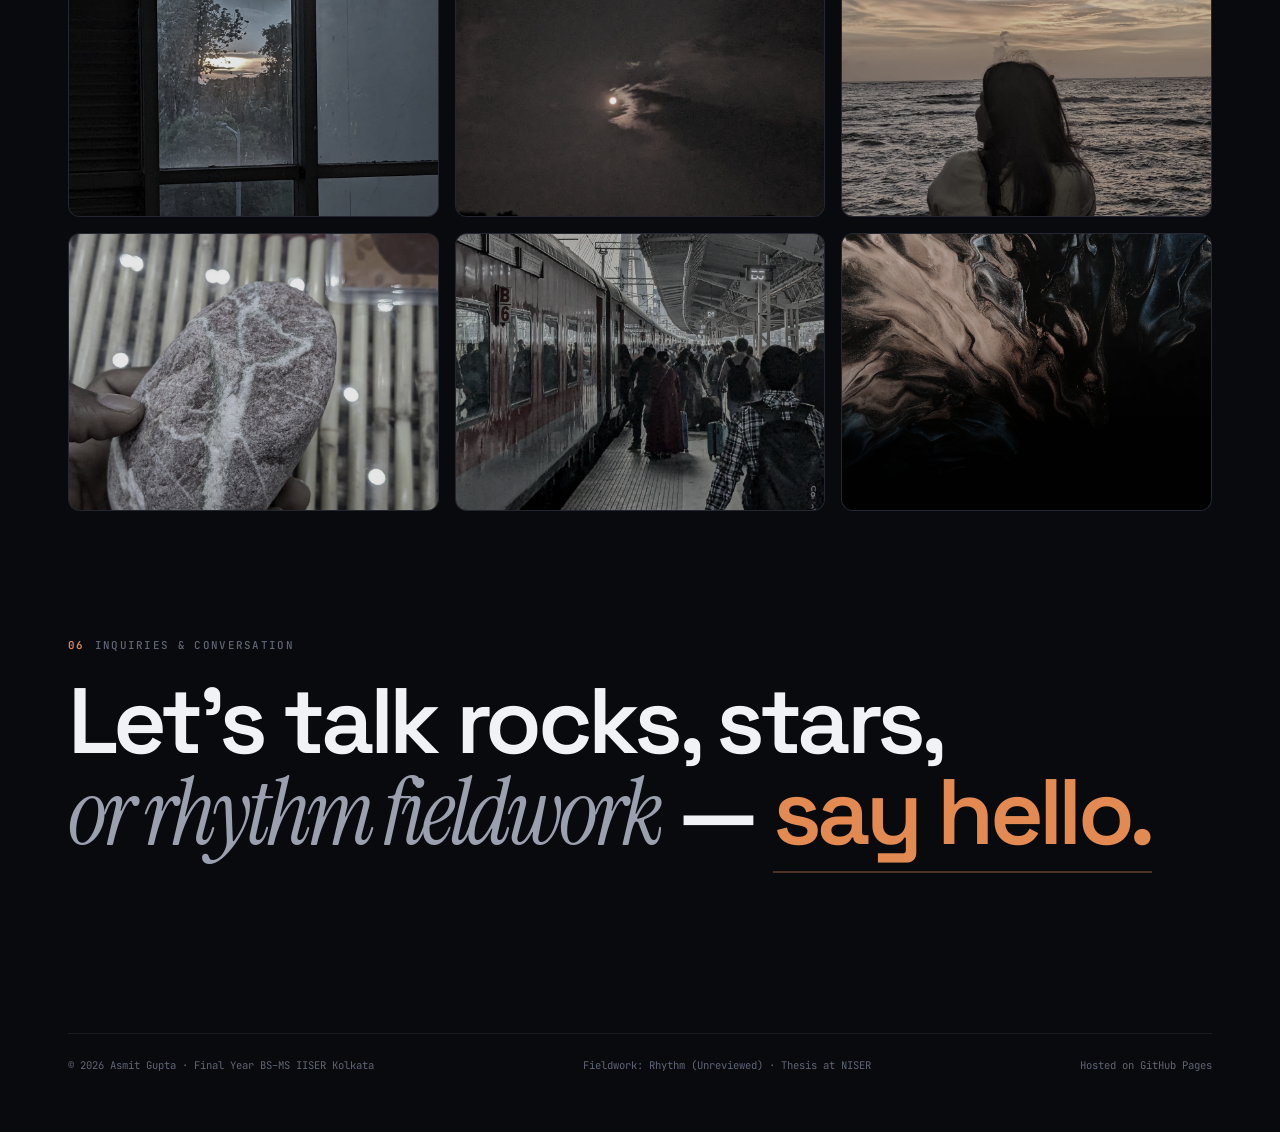
==== commit 86cf48fa: "copy: update Section 01 heading to Astro-geo-chem? and refine intro copy with dry sarcasm" ====
--- a/index.html
+++ b/index.html
@@ -142,7 +142,7 @@
             <span class="sec-num">01</span>
             <span class="sec-label">Profile &amp; Voice</span>
           </div>
-          <h2 class="sec-headline">Geology, stars, and <em>unreviewed footwork.</em></h2>
+          <h2 class="sec-headline">Astro-geo-<em>chem?</em></h2>
         </div>
 
         <div class="profile-editorial">
@@ -155,7 +155,7 @@
               I'm in my final year of the BS-MS at IISER Kolkata and currently writing my MS thesis at NISER, which is a polite way of saying I spend most of my days asking whether a star's chemistry can tell you what a planet is made of.
             </p>
             <p class="quote-body">
-              On the other end of the day, you'll mostly find me cooking in my room or on the basketball court. Occasionally you may also catch me dancing in front of a mirror, which I consider fieldwork on rhythm: it's the one place where nobody can peer-review my footwork.
+              When I'm not waiting for thermodynamic models to converge, you'll usually find me cooking in my room or running the floor on the basketball court. Whatever sanity remains goes into dancing in front of a mirror—strictly classified as fieldwork on rhythm, if only because it's the one venue where nobody can peer-review my footwork.
             </p>
 
             <div class="pursuits-pills">
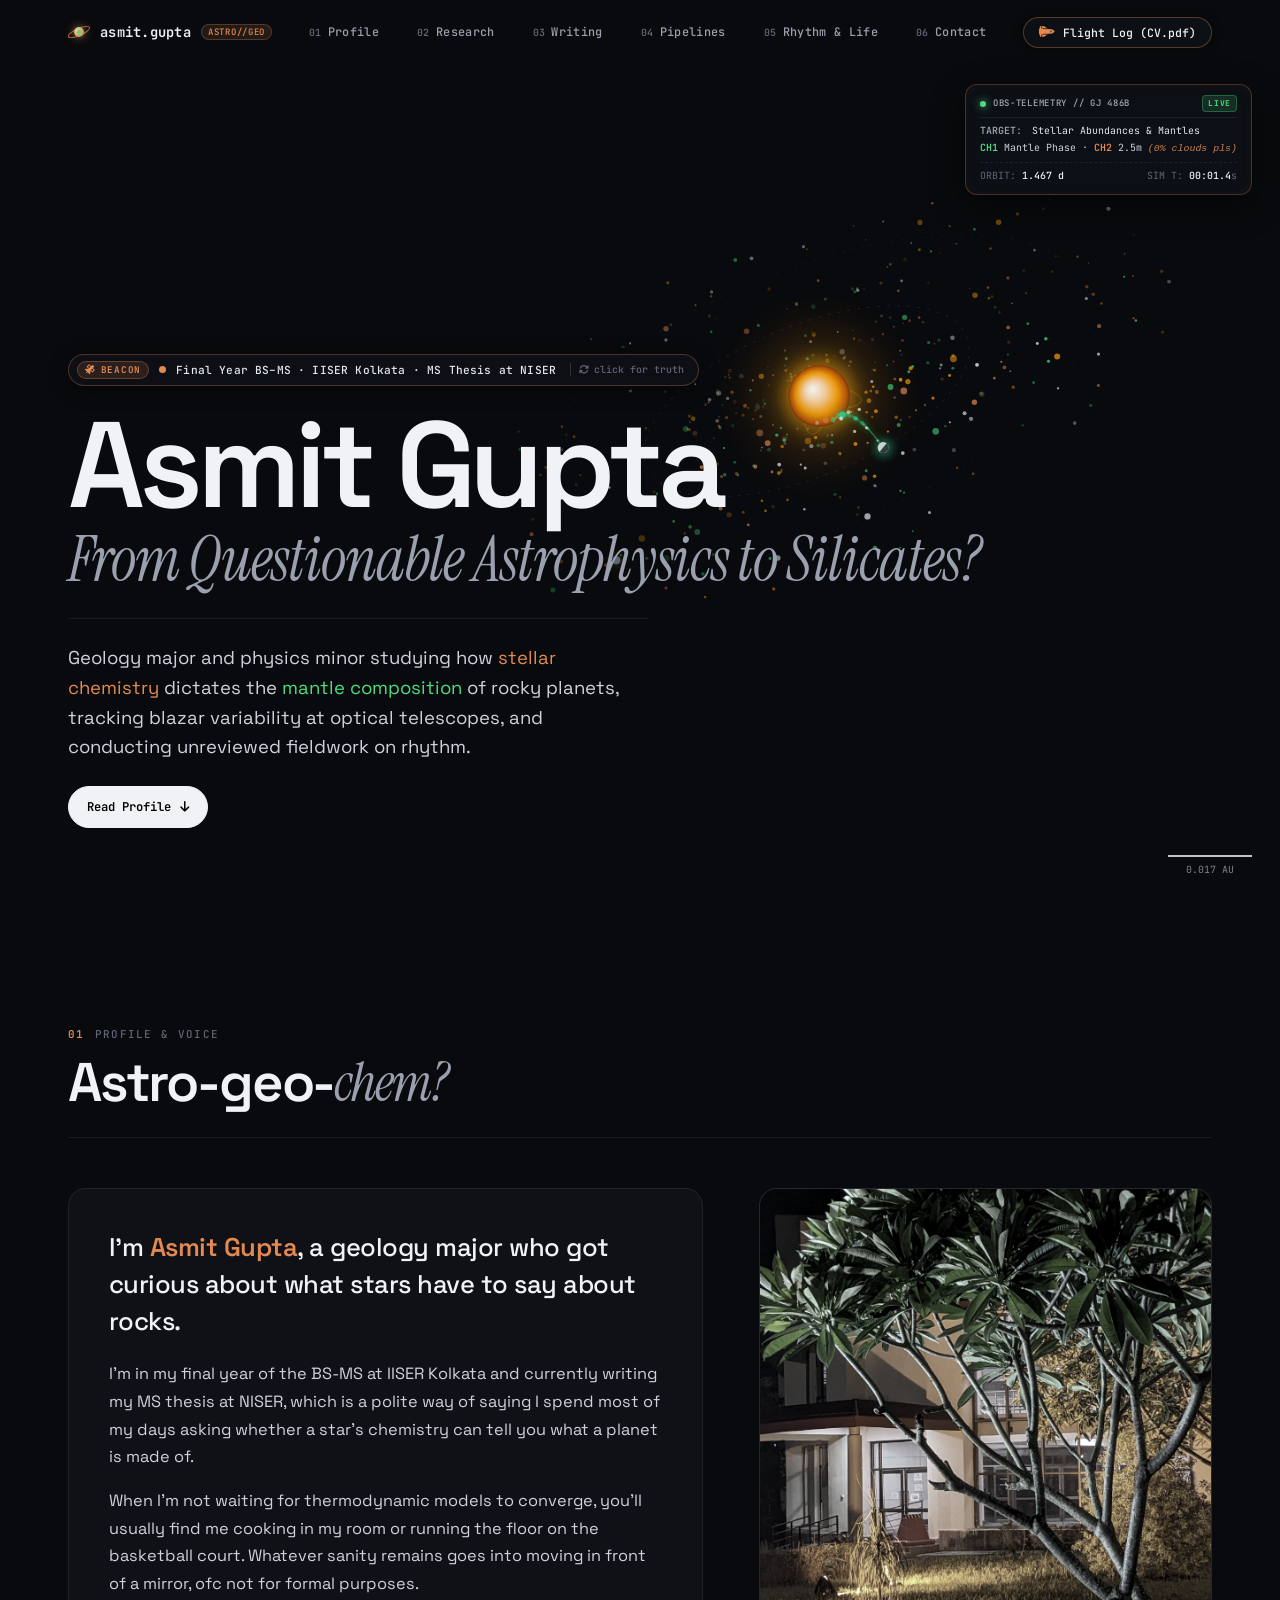
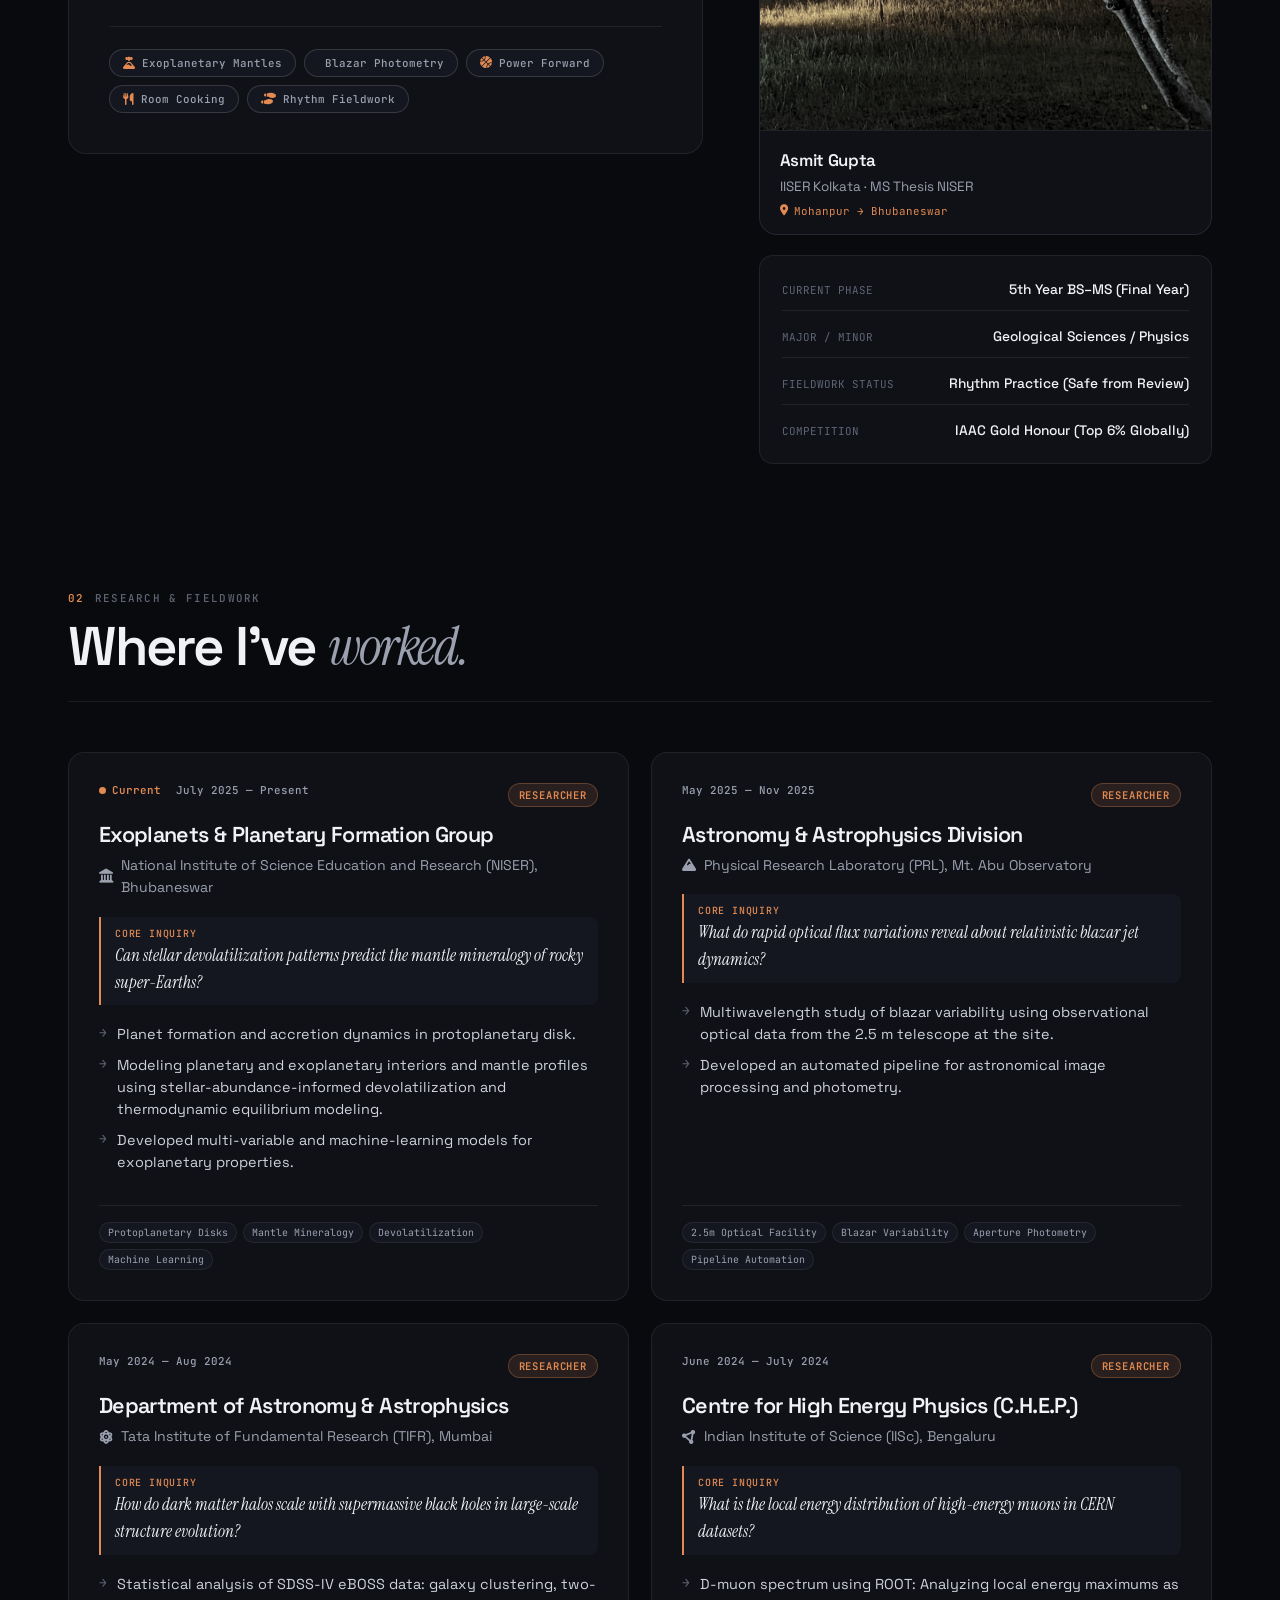
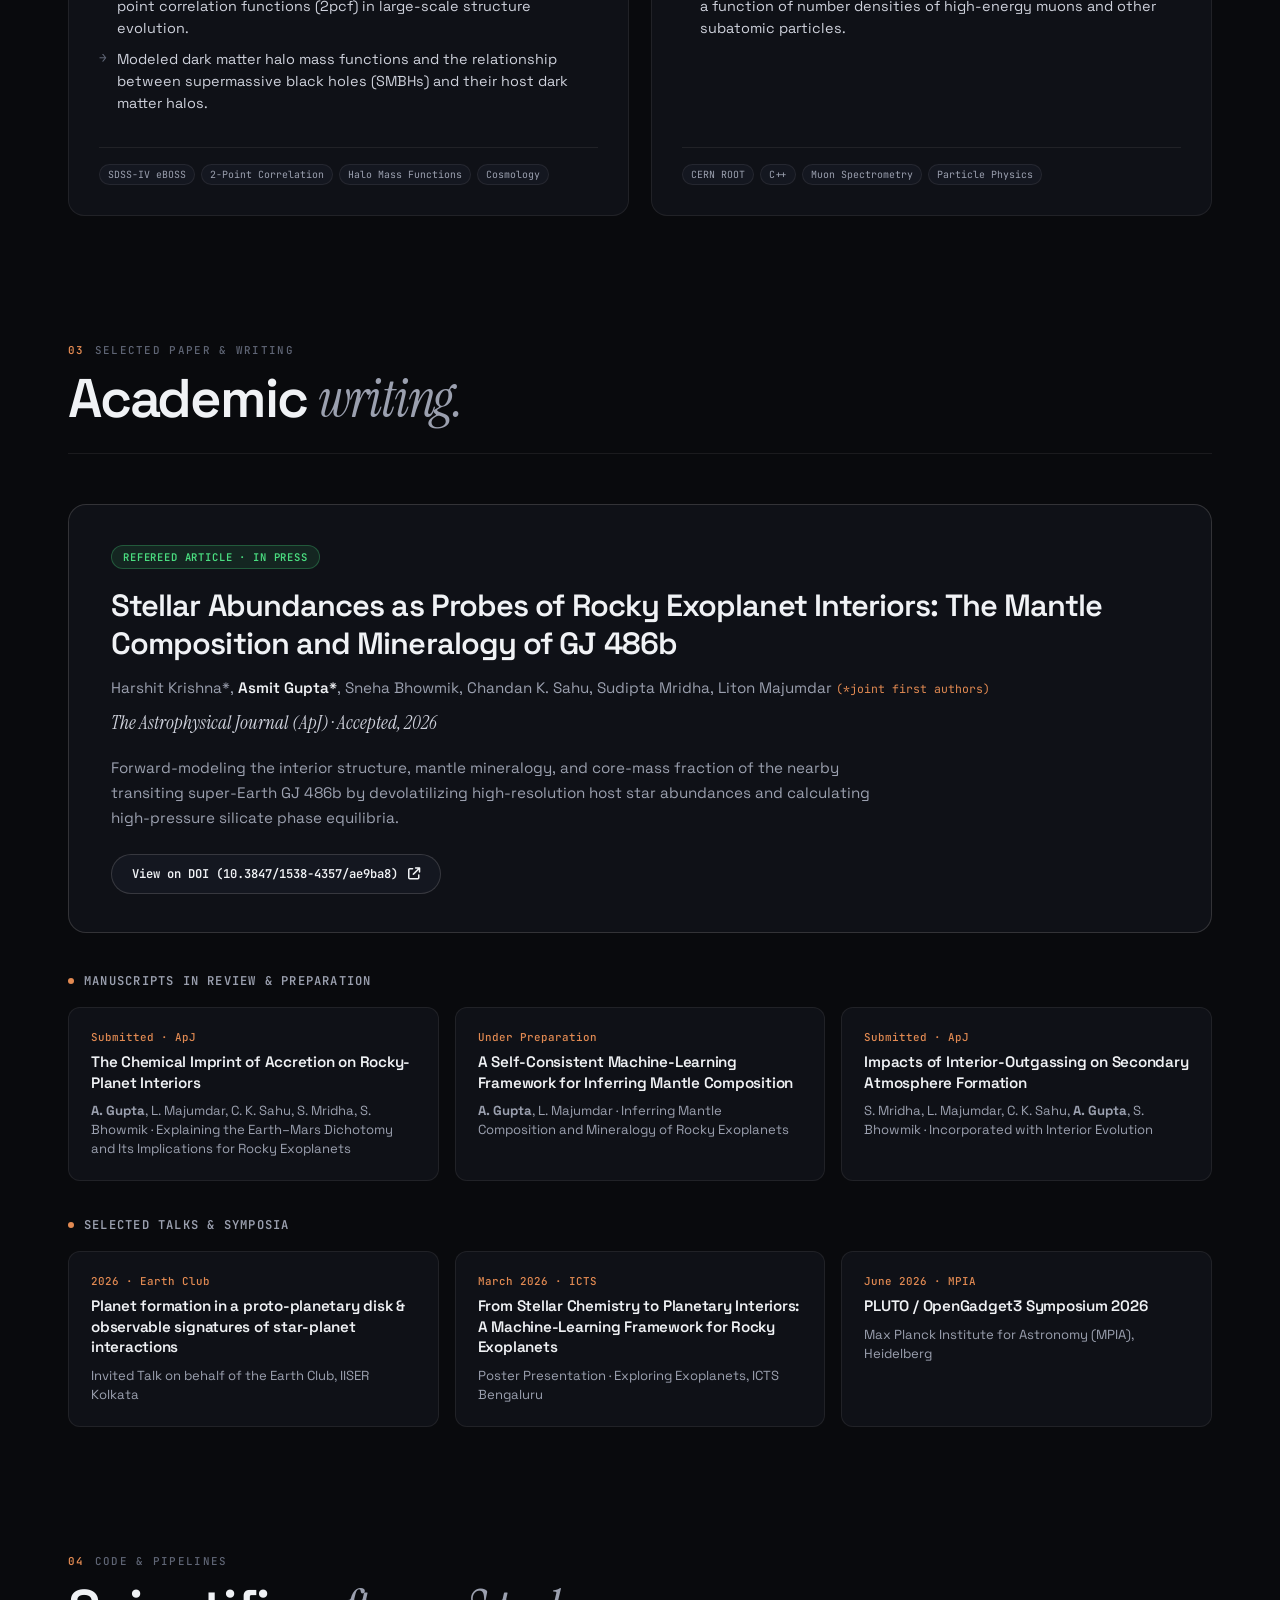
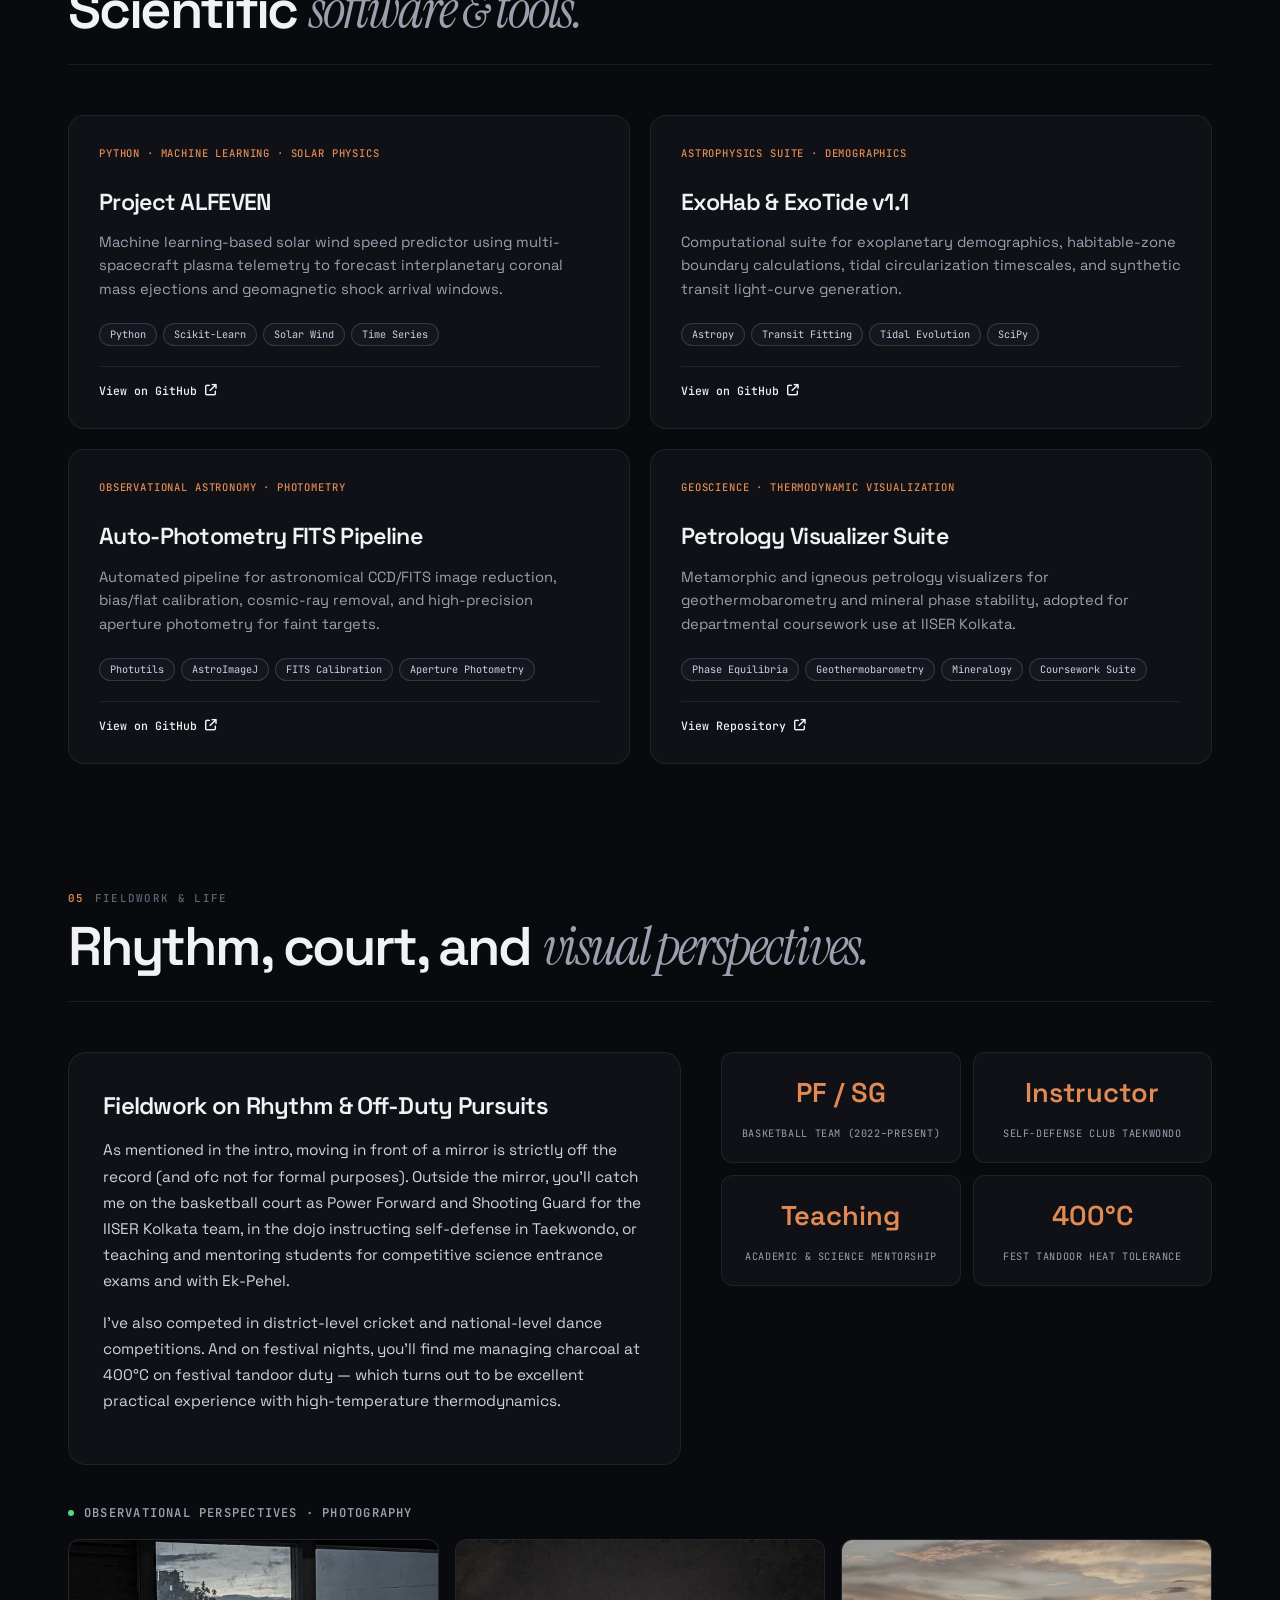
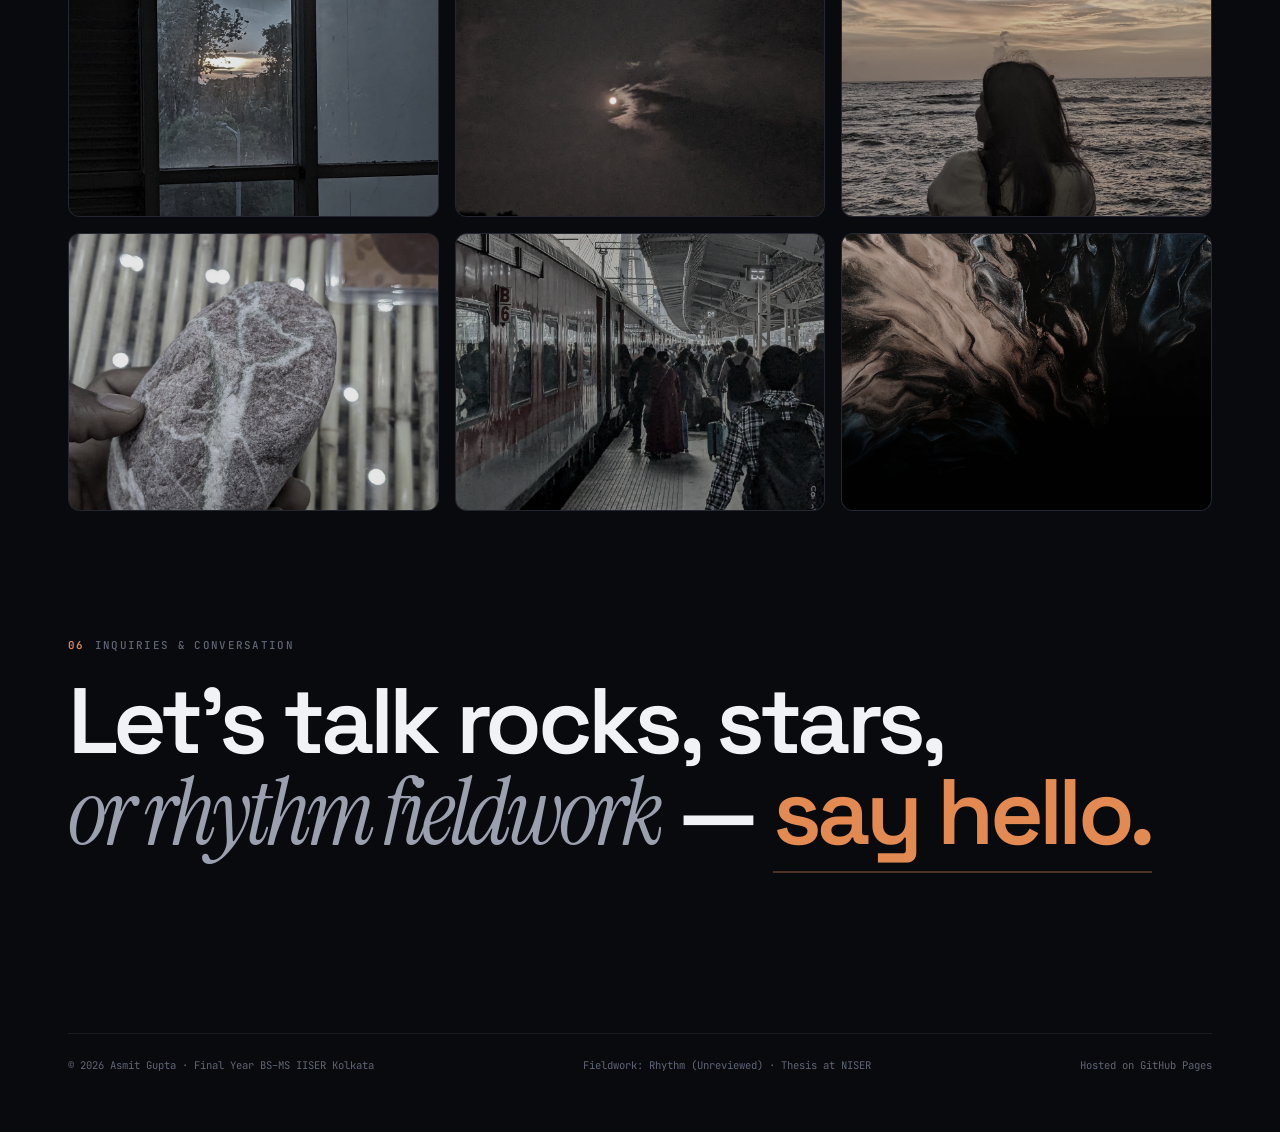
==== commit 8831a989: "copy: update intro closing sentence to moving in front of a mirror (ofc not for formal purposes)" ====
--- a/index.html
+++ b/index.html
@@ -155,7 +155,7 @@
               I'm in my final year of the BS-MS at IISER Kolkata and currently writing my MS thesis at NISER, which is a polite way of saying I spend most of my days asking whether a star's chemistry can tell you what a planet is made of.
             </p>
             <p class="quote-body">
-              When I'm not waiting for thermodynamic models to converge, you'll usually find me cooking in my room or running the floor on the basketball court. Whatever sanity remains goes into dancing in front of a mirror—strictly classified as fieldwork on rhythm, if only because it's the one venue where nobody can peer-review my footwork.
+              When I'm not waiting for thermodynamic models to converge, you'll usually find me cooking in my room or running the floor on the basketball court. Whatever sanity remains goes into moving in front of a mirror, ofc not for formal purposes.
             </p>
 
             <div class="pursuits-pills">
@@ -507,7 +507,7 @@
           <div class="rhythm-narrative rv">
             <h3>Fieldwork on Rhythm &amp; Off-Duty Pursuits</h3>
             <p>
-              As mentioned in the intro, dancing in front of a mirror is my one sanctuary where no referee or reviewer can critique my footwork. Outside the mirror, you'll catch me on the basketball court as Power Forward and Shooting Guard for the IISER Kolkata team, in the dojo instructing self-defense in Taekwondo, or teaching and mentoring students for competitive science entrance exams and with Ek-Pehel.
+              As mentioned in the intro, moving in front of a mirror is strictly off the record (and ofc not for formal purposes). Outside the mirror, you'll catch me on the basketball court as Power Forward and Shooting Guard for the IISER Kolkata team, in the dojo instructing self-defense in Taekwondo, or teaching and mentoring students for competitive science entrance exams and with Ek-Pehel.
             </p>
             <p>
               I've also competed in district-level cricket and national-level dance competitions. And on festival nights, you'll find me managing charcoal at 400°C on festival tandoor duty — which turns out to be excellent practical experience with high-temperature thermodynamics.
